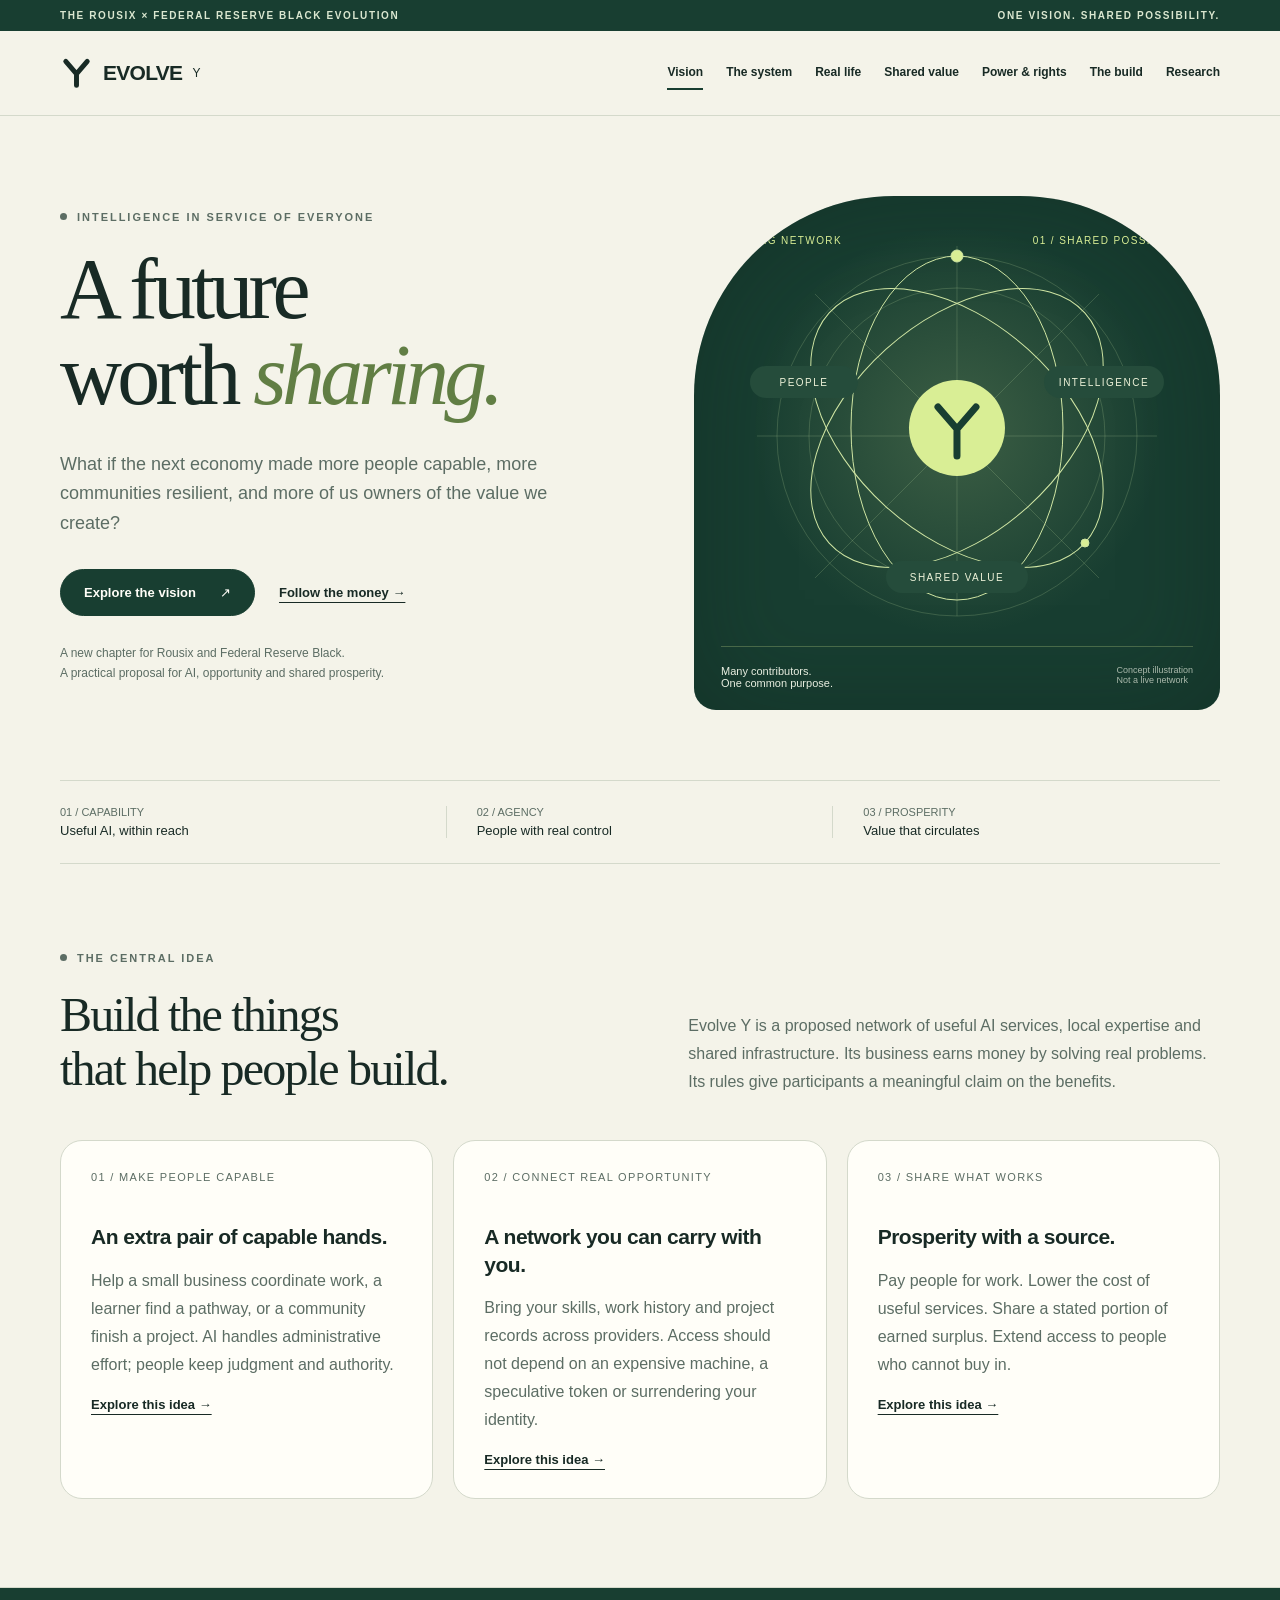
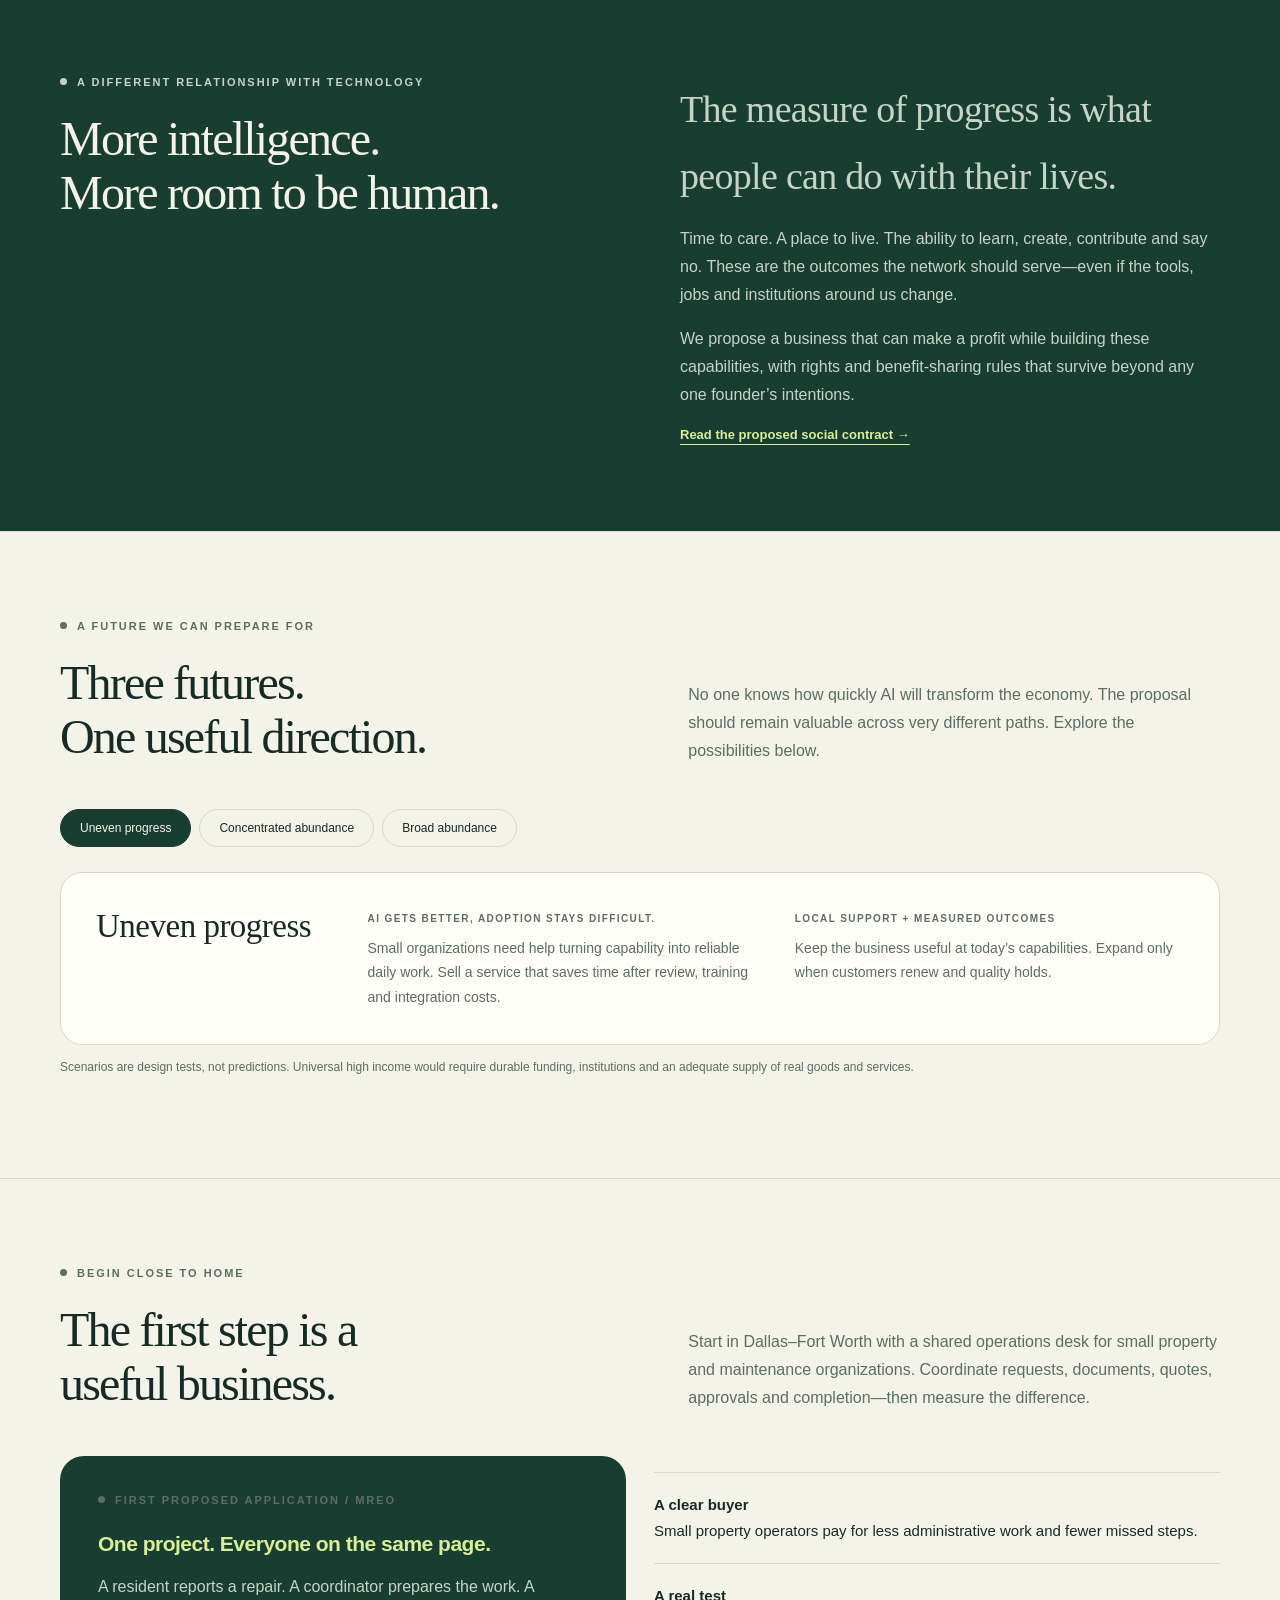
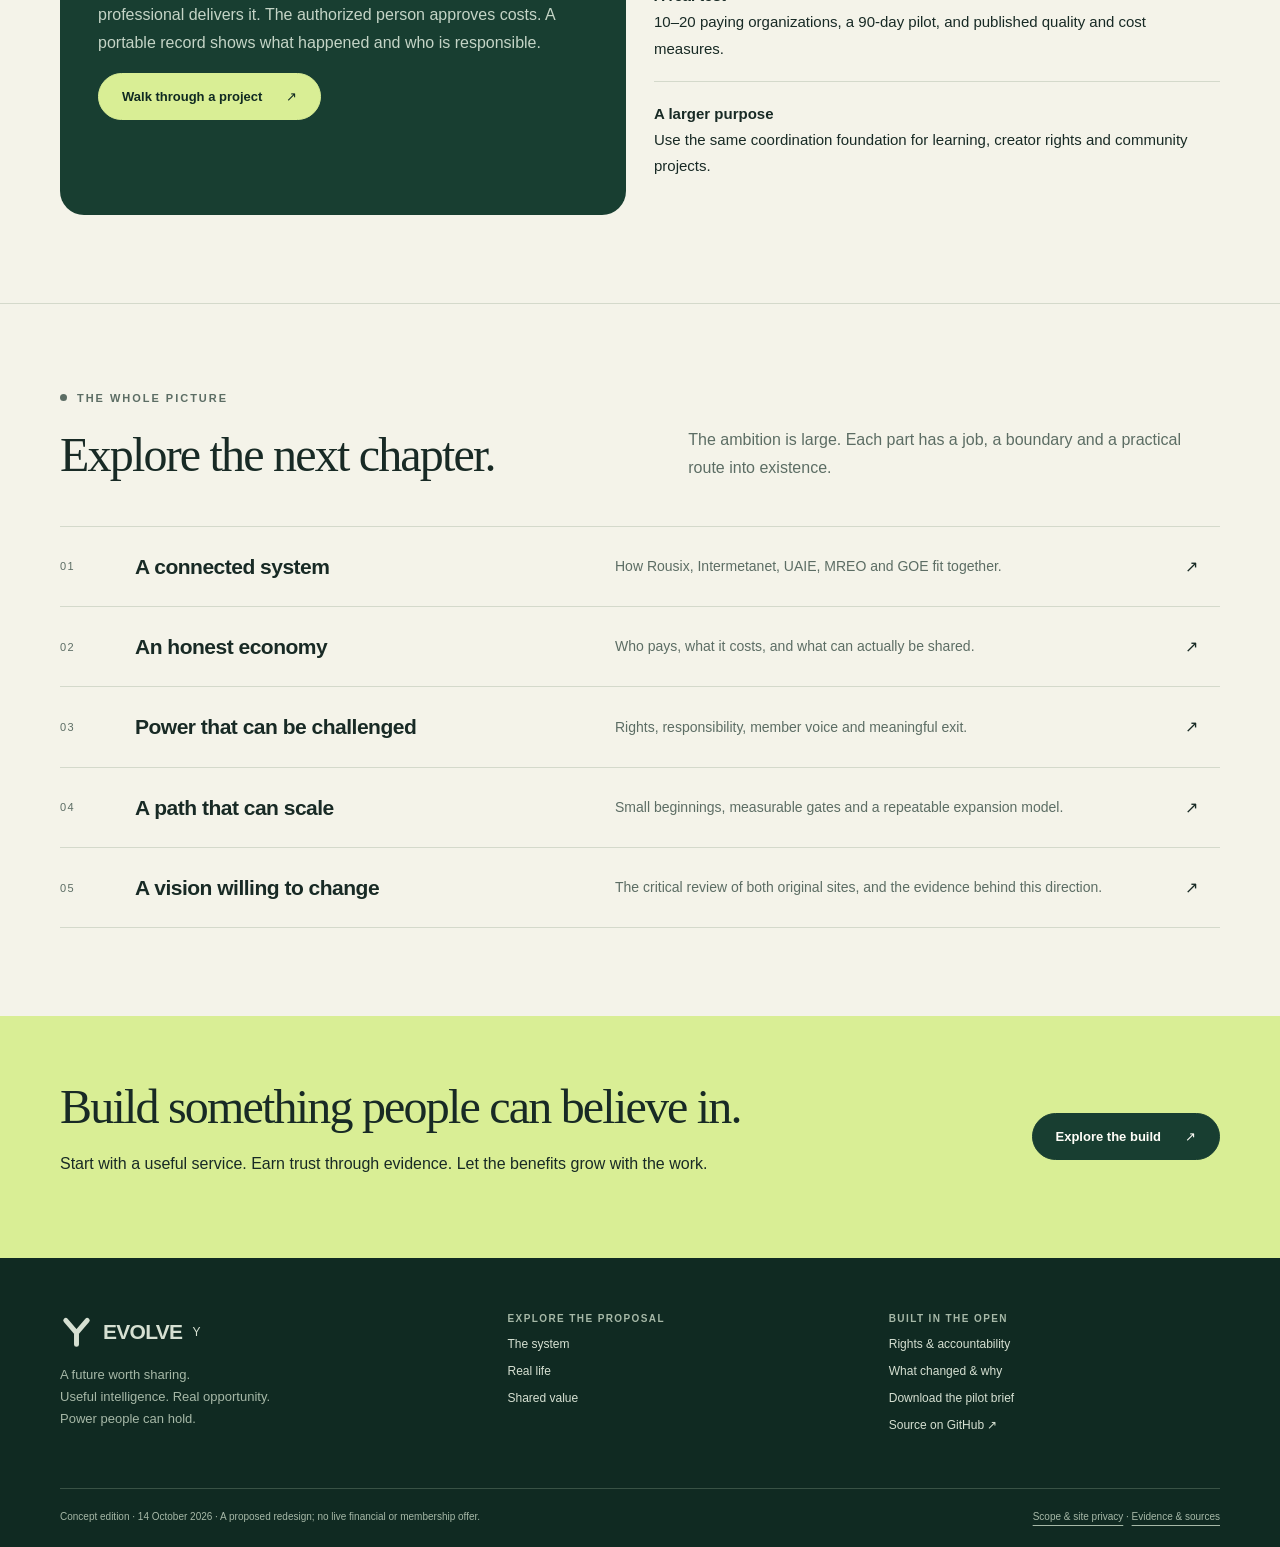
==== index.html @ 3fb0e379 "Build Evolve Y: a practical shared-prosperity vision and complete source review" ====
<!doctype html><html lang="en"><head><meta charset="utf-8"><meta name="viewport" content="width=device-width,initial-scale=1"><title>A future worth sharing — Evolve Y</title><meta name="description" content="A new shared-prosperity vision connecting Rousix and Federal Reserve Black: useful AI, real opportunity, accountable power and value people can share."><meta name="theme-color" content="#183e31"><meta property="og:title" content="A future worth sharing — Evolve Y"><meta property="og:description" content="A new shared-prosperity vision connecting Rousix and Federal Reserve Black: useful AI, real opportunity, accountable power and value people can share."><meta property="og:type" content="website"><link rel="icon" href="assets/favicon.svg" type="image/svg+xml"><link rel="stylesheet" href="assets/style.css"><script defer src="assets/app.js"></script></head><body><a class="skip" href="#main">Skip to content</a><div class="topline"><div class="wrap"><span>The Rousix × Federal Reserve Black evolution</span><span>One vision. Shared possibility.</span></div></div><header><div class="wrap header-inner"><a class="brand" href="index.html" aria-label="Evolve Y home"><svg viewBox="0 0 40 42" aria-hidden="true"><path d="M7 7L20 22L33 7M20 22V36" fill="none" stroke="currentColor" stroke-width="6" stroke-linecap="round" stroke-linejoin="round"/></svg> EVOLVE <small>Y</small></a><button class="menu-toggle" aria-expanded="false" aria-controls="main-nav">Menu</button><nav id="main-nav" class="nav" aria-label="Main navigation"><a href="index.html" aria-current="page">Vision</a><a href="system.html">The system</a><a href="possibilities.html">Real life</a><a href="economy.html">Shared value</a><a href="governance.html">Power & rights</a><a href="roadmap.html">The build</a><a href="research.html">Research</a></nav></div></header><main id="main"><div class="wrap hero"><div><span class="eyebrow">Intelligence in service of everyone</span><h1>A future<br>worth <em>sharing.</em></h1><p class="lede">What if the next economy made more people capable, more communities resilient, and more of us owners of the value we create?</p><div class="actions"><a class="btn" href="system.html">Explore the vision <span aria-hidden="true">↗</span></a><a class="text-link" href="economy.html#model">Follow the money →</a></div><p class="fine">A new chapter for Rousix and Federal Reserve Black.<br>A practical proposal for AI, opportunity and shared prosperity.</p></div><div class="hero-art" role="img" aria-label="An illustration of three interconnected circles: people, useful intelligence, and shared value. Their intersection represents the Evolve Y vision."><div class="art-label"><span>A living network</span><span>01 / Shared possibility</span></div><svg viewBox="0 0 500 450" fill="none" aria-hidden="true"><defs><radialGradient id="glow"><stop stop-color="#bfd489" stop-opacity=".22"/><stop offset="1" stop-color="#bfd489" stop-opacity="0"/></radialGradient></defs><circle cx="250" cy="235" r="204" fill="url(#glow)"/><g stroke="#adc993" stroke-opacity=".23"><circle cx="250" cy="240" r="180"/><circle cx="250" cy="240" r="148"/><path d="M50 240h400M250 50v370M108 98l284 284M392 98L108 382"/></g><g class="orbit" stroke="#cfe5a3"><ellipse cx="250" cy="232" rx="106" ry="172" transform="rotate(-48 250 232)"/><ellipse cx="250" cy="232" rx="106" ry="172" transform="rotate(48 250 232)"/><ellipse cx="250" cy="232" rx="106" ry="172"/><circle cx="250" cy="60" r="6" fill="#d9ee95"/><circle cx="378" cy="347" r="4" fill="#d9ee95"/></g><circle cx="250" cy="232" r="48" fill="#d9ee95"/><path d="M231 211l19 22 19-22m-19 22v27" stroke="#183e31" stroke-width="7" stroke-linecap="round" stroke-linejoin="round"/><g font-family="Arial,sans-serif" font-size="10" letter-spacing="1.5" fill="#eef3d9"><rect x="43" y="170" width="108" height="32" rx="16" fill="#254c3b"/><text x="97" y="190" text-anchor="middle">PEOPLE</text><rect x="337" y="170" width="120" height="32" rx="16" fill="#254c3b"/><text x="397" y="190" text-anchor="middle">INTELLIGENCE</text><rect x="179" y="365" width="142" height="32" rx="16" fill="#254c3b"/><text x="250" y="385" text-anchor="middle">SHARED VALUE</text></g></svg><div class="art-bottom"><span>Many contributors.<br>One common purpose.</span><span>Concept illustration<br>Not a live network</span></div></div></div><div class="wrap"><div class="ribbon"><div><span>01 / CAPABILITY</span>Useful AI, within reach</div><div><span>02 / AGENCY</span>People with real control</div><div><span>03 / PROSPERITY</span>Value that circulates</div></div></div><section class="section "><div class="wrap"><div class="section-heading"><div><span class="eyebrow">The central idea</span><h2>Build the things<br>that help people build.</h2></div><p>Evolve Y is a proposed network of useful AI services, local expertise and shared infrastructure. Its business earns money by solving real problems. Its rules give participants a meaningful claim on the benefits.</p></div><div class="grid-3"><article class="card"><span class="num">01 / MAKE PEOPLE CAPABLE</span><h3>An extra pair of capable hands.</h3><p>Help a small business coordinate work, a learner find a pathway, or a community finish a project. AI handles administrative effort; people keep judgment and authority.</p><a class="text-link" href="possibilities.html">Explore this idea →</a></article><article class="card"><span class="num">02 / CONNECT REAL OPPORTUNITY</span><h3>A network you can carry with you.</h3><p>Bring your skills, work history and project records across providers. Access should not depend on an expensive machine, a speculative token or surrendering your identity.</p><a class="text-link" href="system.html">Explore this idea →</a></article><article class="card"><span class="num">03 / SHARE WHAT WORKS</span><h3>Prosperity with a source.</h3><p>Pay people for work. Lower the cost of useful services. Share a stated portion of earned surplus. Extend access to people who cannot buy in.</p><a class="text-link" href="economy.html">Explore this idea →</a></article></div></div></section><section class="section green"><div class="wrap"><div class="split"><div><span class="eyebrow">A different relationship with technology</span><h2>More intelligence.<br>More room to be human.</h2></div><div><p class="large-quote">The measure of progress is what people can do with their lives.</p><p>Time to care. A place to live. The ability to learn, create, contribute and say no. These are the outcomes the network should serve—even if the tools, jobs and institutions around us change.</p><p>We propose a business that can make a profit while building these capabilities, with rights and benefit-sharing rules that survive beyond any one founder’s intentions.</p><a class="text-link" href="governance.html">Read the proposed social contract →</a></div></div></div></section><section class="section " id="futures"><div class="wrap"><div class="section-heading"><div><span class="eyebrow">A future we can prepare for</span><h2>Three futures.<br>One useful direction.</h2></div><p>No one knows how quickly AI will transform the economy. The proposal should remain valuable across very different paths. Explore the possibilities below.</p></div><div id="scenario-tabs" class="tabs" role="tablist" aria-label="AI future scenarios"><button id="scenario-uneven" role="tab" data-key="uneven" aria-selected="true" aria-controls="scenario-panel">Uneven progress</button><button id="scenario-concentrated" role="tab" data-key="concentrated" aria-selected="false" tabindex="-1" aria-controls="scenario-panel">Concentrated abundance</button><button id="scenario-abundant" role="tab" data-key="abundant" aria-selected="false" tabindex="-1" aria-controls="scenario-panel">Broad abundance</button></div><div id="scenario-panel" class="scenario-panel" role="tabpanel" aria-labelledby="scenario-uneven"><h3 id="scenario-title">Uneven progress</h3><div><span class="mini-label" id="scenario-context">AI gets better, adoption stays difficult.</span><p id="scenario-body">Small organizations need help turning capability into reliable daily work. Sell a service that saves time after review, training and integration costs.</p></div><div><span class="mini-label" id="scenario-response">Local support + measured outcomes</span><p id="scenario-action">Keep the business useful at today’s capabilities. Expand only when customers renew and quality holds.</p></div></div><p class="fine">Scenarios are design tests, not predictions. Universal high income would require durable funding, institutions and an adequate supply of real goods and services.</p></div></section><section class="section "><div class="wrap"><div class="section-heading"><div><span class="eyebrow">Begin close to home</span><h2>The first step is a<br>useful business.</h2></div><p>Start in Dallas–Fort Worth with a shared operations desk for small property and maintenance organizations. Coordinate requests, documents, quotes, approvals and completion—then measure the difference.</p></div><div class="grid-2"><div class="summary-card"><span class="eyebrow">First proposed application / MREO</span><h3>One project. Everyone on the same page.</h3><p>A resident reports a repair. A coordinator prepares the work. A professional delivers it. The authorized person approves costs. A portable record shows what happened and who is responsible.</p><a class="btn light" href="possibilities.html#walkthrough">Walk through a project <span aria-hidden="true">↗</span></a></div><div><ul class="bullet-list"><li><strong>A clear buyer</strong>Small property operators pay for less administrative work and fewer missed steps.</li><li><strong>A real test</strong>10–20 paying organizations, a 90-day pilot, and published quality and cost measures.</li><li><strong>A larger purpose</strong>Use the same coordination foundation for learning, creator rights and community projects.</li></ul></div></div></div></section><section class="section "><div class="wrap"><div class="section-heading"><div><span class="eyebrow">The whole picture</span><h2>Explore the next chapter.</h2></div><p>The ambition is large. Each part has a job, a boundary and a practical route into existence.</p></div><div class="chapter-list"><a class="chapter-row" href="system.html"><span class="num">01</span><h3>A connected system</h3><p>How Rousix, Intermetanet, UAIE, MREO and GOE fit together.</p><span aria-hidden="true">↗</span></a><a class="chapter-row" href="economy.html"><span class="num">02</span><h3>An honest economy</h3><p>Who pays, what it costs, and what can actually be shared.</p><span aria-hidden="true">↗</span></a><a class="chapter-row" href="governance.html"><span class="num">03</span><h3>Power that can be challenged</h3><p>Rights, responsibility, member voice and meaningful exit.</p><span aria-hidden="true">↗</span></a><a class="chapter-row" href="roadmap.html"><span class="num">04</span><h3>A path that can scale</h3><p>Small beginnings, measurable gates and a repeatable expansion model.</p><span aria-hidden="true">↗</span></a><a class="chapter-row" href="research.html"><span class="num">05</span><h3>A vision willing to change</h3><p>The critical review of both original sites, and the evidence behind this direction.</p><span aria-hidden="true">↗</span></a></div></div></section><section class="closing"><div class="wrap"><div><h2>Build something people can believe in.</h2><p>Start with a useful service. Earn trust through evidence. Let the benefits grow with the work.</p></div><a class="btn" href="roadmap.html">Explore the build <span aria-hidden="true">↗</span></a></div></section></main><footer><div class="wrap"><div class="footer-top"><div><a class="brand" href="index.html"><svg viewBox="0 0 40 42" aria-hidden="true"><path d="M7 7L20 22L33 7M20 22V36" fill="none" stroke="currentColor" stroke-width="6" stroke-linecap="round" stroke-linejoin="round"/></svg> EVOLVE <small>Y</small></a><p>A future worth sharing.<br>Useful intelligence. Real opportunity.<br>Power people can hold.</p></div><div class="footer-links"><span class="mini-label" style="color:#a6b8a7">Explore the proposal</span><a class="" href="system.html">The system</a><a class="" href="possibilities.html">Real life</a><a class="" href="economy.html">Shared value</a></div><div class="footer-links"><span class="mini-label" style="color:#a6b8a7">Built in the open</span><a class="" href="governance.html">Rights & accountability</a><a class="" href="research.html#review">What changed & why</a><a class="" href="research/pilot-brief.md">Download the pilot brief</a><a class="" href="https://github.com/PrototypeVersions/Evolve_Y">Source on GitHub ↗</a></div></div><div class="footer-bottom"><span>Concept edition · 14 October 2026 · A proposed redesign; no live financial or membership offer.</span><span><a class="" href="research.html#scope">Scope & site privacy</a> · <a class="" href="research.html#evidence">Evidence & sources</a></span></div></div></footer></body></html>
---- assets/style.css ----
:root{--paper:#f4f3e9;--white:#fffef8;--ink:#182a25;--muted:#5c6d64;--green:#183e31;--deep:#102a22;--lime:#d9ee95;--line:#d4d9cb;--orange:#bb582f;--radius:22px;--max:1240px;font-family:'DM Sans',Arial,sans-serif;color:var(--ink);background:var(--paper);font-synthesis:none;scroll-behavior:smooth}
*{box-sizing:border-box}body{margin:0}a{color:inherit;text-underline-offset:5px}button,input,select{font:inherit}button,a,input,select,summary{-webkit-tap-highlight-color:transparent}button{cursor:pointer}button:disabled{cursor:default}button:focus-visible,a:focus-visible,input:focus-visible,summary:focus-visible,select:focus-visible{outline:3px solid #b66332;outline-offset:5px}::selection{background:var(--lime);color:var(--ink)}.skip{position:fixed;left:15px;top:-80px;z-index:100;background:var(--lime);padding:12px}.skip:focus{top:10px}.wrap{max-width:var(--max);margin:auto;padding:0 40px}.topline{background:var(--green);color:#dae7d0;font-size:10px;font-weight:600;letter-spacing:.16em;text-transform:uppercase;padding:10px 0}.topline .wrap{display:flex;justify-content:space-between;gap:20px}.topline a{text-decoration:none}header{border-bottom:1px solid var(--line);position:sticky;top:0;z-index:30;background:rgba(244,243,233,.97);backdrop-filter:blur(16px)}.header-inner{height:84px;display:flex;align-items:center;justify-content:space-between;gap:30px}.brand{display:flex;align-items:center;gap:10px;font:800 21px 'Manrope',sans-serif;letter-spacing:-.7px;text-decoration:none;white-space:nowrap}.brand svg{width:33px;height:38px}.brand small{font-size:12px;font-weight:400;letter-spacing:.03em}.nav{display:flex;align-items:center;gap:23px}.nav a{text-decoration:none;font-size:12px;font-weight:600;white-space:nowrap;padding:9px 0;border-bottom:2px solid transparent}.nav a[aria-current=page]{border-color:var(--green)}.nav a:hover{color:#68813a}.menu-toggle{display:none;border:1px solid var(--line);background:transparent;border-radius:40px;padding:9px 17px}.eyebrow{display:block;font-size:11px;font-weight:700;letter-spacing:.18em;text-transform:uppercase;margin:0 0 24px;color:var(--muted)}.eyebrow::before{content:'';display:inline-block;width:7px;height:7px;background:currentColor;border-radius:50%;margin:0 10px 1px 0}.hero{display:grid;grid-template-columns:1.12fr 1fr;gap:45px;align-items:center;padding-top:80px;padding-bottom:70px}.hero h1{font-family:Georgia,'Times New Roman',serif;font-size:clamp(60px,6.7vw,94px);font-weight:400;line-height:1.01;letter-spacing:-4.7px;margin:0 0 30px}.hero h1 em,.page-hero h1 em{font-weight:400;color:#617e44}.lede{font-size:18px;line-height:1.65;color:var(--muted);max-width:580px}.hero .lede{max-width:490px}.actions{display:flex;flex-wrap:wrap;align-items:center;gap:24px;margin-top:30px}.btn{display:inline-flex;align-items:center;justify-content:center;gap:24px;padding:15px 23px;border-radius:99px;font-size:13px;font-weight:600;text-decoration:none;background:var(--green);color:var(--white);border:1px solid var(--green);transition:transform .2s,background .2s}.btn:hover{background:#2c5845;transform:translateY(-2px)}.btn.light{background:var(--lime);border-color:var(--lime);color:var(--deep)}.btn.outline{background:transparent;color:var(--ink);border-color:var(--line)}.text-link{font-size:13px;font-weight:600}.fine{font-size:12px;line-height:1.65;color:var(--muted)}.hero .fine{margin-top:28px}.hero-art{min-height:514px;border-radius:200px 200px 22px 22px;background:var(--green);color:var(--lime);position:relative;overflow:hidden;box-shadow:inset 0 0 100px #0b211a55}.hero-art svg{width:100%;height:450px;display:block}.art-label{position:absolute;left:30px;top:39px;right:30px;display:flex;justify-content:space-between;font-size:10px;letter-spacing:.14em;text-transform:uppercase}.art-bottom{margin:0 27px;padding:18px 0;border-top:1px solid #d9ee9540;display:flex;justify-content:space-between;gap:20px;font-size:11px;color:#e8eee0}.art-bottom span:last-child{font-size:9px;opacity:.7}.orbit{transform-origin:250px 232px;animation:orbit 70s linear infinite}.orbit.reverse{animation-direction:reverse;animation-duration:100s}@keyframes orbit{to{transform:rotate(360deg)}}.ribbon{display:grid;grid-template-columns:repeat(3,1fr);border-top:1px solid var(--line);border-bottom:1px solid var(--line);padding:25px 0}.ribbon div{font-size:13px;padding:0 30px;border-right:1px solid var(--line)}.ribbon div:first-child{padding-left:0}.ribbon div:last-child{border:0}.ribbon span{color:var(--muted);font-size:11px;display:block;margin-bottom:5px}.section{padding:88px 0}.section-sm{padding:48px 0}.section + .section{border-top:1px solid var(--line)}.section-heading{display:grid;grid-template-columns:1.05fr 1fr;gap:70px;align-items:end;margin-bottom:44px}.section-heading h2,.section h2,.closing h2{font:400 48px/1.13 Georgia,serif;letter-spacing:-1.8px;margin:0}.section-heading p{font-size:16px;line-height:1.7;color:var(--muted);margin:0}.section p,.section li,.article p,.article li{line-height:1.75}.section h3,.article h3{font:600 21px/1.3 'Manrope',sans-serif;letter-spacing:-.5px;margin:0 0 15px}.section p{color:var(--muted)}.grid-3{display:grid;grid-template-columns:repeat(3,1fr);gap:20px}.grid-2{display:grid;grid-template-columns:1fr 1fr;gap:28px}.card{background:var(--white);border:1px solid var(--line);border-radius:var(--radius);padding:30px}.card p:last-child{margin-bottom:0}.num{font-size:11px;letter-spacing:.12em;color:var(--muted);display:block;margin-bottom:40px}.card h3 a{text-decoration:none}.card .arrow{display:inline-block;margin-top:20px;font-size:22px}.green{background:var(--green);color:var(--paper)}.green .eyebrow,.green p,.green .fine,.green .lede{color:#c4d4c6}.green .section-heading h2{color:var(--paper)}.green .card{background:#224a3b;border-color:#41614c}.green h3{color:var(--lime)}.green .text-link{color:var(--lime)}.split{display:grid;grid-template-columns:1fr 1fr;gap:80px;align-items:start}.large-quote{font:400 38px/1.32 Georgia,serif;letter-spacing:-.7px;margin:0}.note{background:#e8ecd9;border-left:3px solid #719148;padding:22px 25px;border-radius:0 15px 15px 0;font-size:14px;line-height:1.7}.note p{margin:0}.mini-label{font-size:10px;font-weight:700;letter-spacing:.14em;text-transform:uppercase;color:var(--muted)}.tabs{display:flex;flex-wrap:wrap;gap:8px;margin:25px 0}.tabs button,.filter-btn{border:1px solid var(--line);border-radius:99px;background:transparent;color:var(--ink);padding:11px 19px;font-size:12px}.tabs button[aria-selected=true],.filter-btn.active{background:var(--green);color:var(--paper);border-color:var(--green)}.green .tabs button{color:var(--paper);border-color:#68806c}.green .tabs button[aria-selected=true]{background:var(--lime);color:var(--green)}.scenario-panel{display:grid;grid-template-columns:.6fr 1fr 1fr;gap:38px;background:var(--white);border:1px solid var(--line);padding:35px;border-radius:var(--radius)}.scenario-panel h3{font:400 33px Georgia,serif}.scenario-panel p{font-size:14px;margin:10px 0 0}.chapter-list{border-top:1px solid var(--line)}.chapter-row{display:grid;grid-template-columns:45px 1fr 1.2fr 35px;gap:30px;align-items:center;border-bottom:1px solid var(--line);padding:26px 0;text-decoration:none}.chapter-row:hover{background:#e9eedd}.chapter-row h3,.chapter-row p{margin:0}.chapter-row p{font-size:14px}.chapter-row .num{margin:0}.closing{background:var(--lime);padding:64px 0}.closing .wrap{display:flex;align-items:center;justify-content:space-between;gap:40px}.closing h2{max-width:760px}.closing p{line-height:1.7;max-width:650px}.closing .btn{flex-shrink:0}footer{background:var(--deep);color:#d6e0d2;padding:55px 0 25px}.footer-top{display:grid;grid-template-columns:1.2fr 1fr 1fr;gap:50px;margin-bottom:45px}.footer-top p{font-size:13px;line-height:1.7;max-width:360px;color:#a6b8a7}.footer-links{display:grid;gap:13px;font-size:12px;align-content:start}.footer-links a{text-decoration:none}.footer-bottom{border-top:1px solid #395245;padding-top:22px;display:flex;justify-content:space-between;gap:30px;font-size:10px;color:#a6b8a7}.page-hero{padding-top:65px;padding-bottom:62px}.page-hero h1{font:400 clamp(49px,5.3vw,76px)/1.08 Georgia,serif;letter-spacing:-3px;margin:0 0 25px;max-width:960px}.page-hero .lede{max-width:780px}.page-hero .page-index{font-size:12px;color:var(--muted);margin-bottom:35px}.page-hero .page-index a{text-decoration:none}.subnav{display:flex;gap:27px;flex-wrap:wrap;border-top:1px solid var(--line);border-bottom:1px solid var(--line);padding:20px 0;font-size:12px}.subnav a{text-decoration:none}.article{max-width:800px}.article h2{font-size:38px;margin:40px 0 20px}.article p{color:var(--muted)}.article ol,.article ul{padding-left:23px}.tag{font-size:10px;display:inline-block;border:1px solid var(--line);border-radius:30px;padding:6px 10px;letter-spacing:.04em;color:var(--muted)}.tag.proposed{background:#e9efd7;border-color:#ccdab1;color:#365430}.layer{display:grid;grid-template-columns:160px 1fr 1fr;gap:35px;padding:32px 0;border-bottom:1px solid var(--line)}.layer h3{font-size:22px}.layer .mini-label{margin:6px 0 13px;display:block}.layer p{font-size:14px;margin:0}.layer .layer-name{font:400 25px Georgia,serif}.stack{display:grid;grid-template-columns:1fr;gap:12px}.stack-item{border:1px solid #65806c;border-radius:14px;padding:19px 25px;display:flex;justify-content:space-between;align-items:center;gap:20px}.stack-item strong{font-weight:500}.stack-item span{font-size:12px;color:#c4d4c6}.table-wrap{overflow:auto;border:1px solid var(--line);border-radius:15px}table{width:100%;border-collapse:collapse;text-align:left;font-size:13px}th,td{padding:20px;vertical-align:top;line-height:1.65;border-bottom:1px solid var(--line)}th{background:#e9eddf;font-weight:600}tbody tr:last-child td{border-bottom:0}.table-wrap td:first-child{font-weight:600;min-width:165px}.table-wrap td{min-width:220px}.bullet-list{padding:0;list-style:none}.bullet-list li{border-top:1px solid var(--line);padding:19px 0;font-size:15px}.bullet-list li strong{display:block}.number-stat{font:400 60px Georgia,serif;letter-spacing:-2px;margin:10px 0}.metric-row{display:grid;grid-template-columns:repeat(3,1fr);gap:20px}.metric{padding:30px;border-radius:20px;background:var(--white);border:1px solid var(--line)}.metric strong{display:block;font:400 36px Georgia,serif;margin:15px 0}.metric p{font-size:12px}.calc{display:grid;grid-template-columns:1fr 1.1fr;gap:40px;background:var(--white);padding:38px;border:1px solid var(--line);border-radius:var(--radius)}.calc-fields{display:grid;grid-template-columns:1fr 1fr;gap:20px}.field{display:flex;flex-direction:column;gap:8px;font-size:12px}.field input,.field select,.search-field{width:100%;padding:13px;border:1px solid #a7b6a2;border-radius:9px;background:#fffef9;color:var(--ink);min-height:44px}.field small{color:var(--muted);line-height:1.4}.calc-results{background:var(--green);color:var(--paper);border-radius:18px;padding:28px}.calc-results p{color:#c4d4c6;font-size:12px}.calc-results .big-result{font:400 48px Georgia,serif;margin:20px 0}.ledger-line{display:flex;justify-content:space-between;gap:20px;font-size:13px;border-bottom:1px solid #4c6b58;padding:11px 0}.ledger-line strong{font-weight:500}.calc-bar{display:flex;height:12px;border-radius:9px;overflow:hidden;margin:22px 0}.calc-bar span{min-width:0;transition:width .3s}.calc-bar span:nth-child(1){background:#d9ee95}.calc-bar span:nth-child(2){background:#a5c7a8}.calc-bar span:nth-child(3){background:#e9b68c}.calc-bar span:nth-child(4){background:#d9dcce}.calc-error{color:#a54127;font-size:13px;min-height:22px}.allocation{display:grid;grid-template-columns:repeat(4,1fr);gap:25px}.allocation strong{font:400 38px Georgia,serif;display:block;margin-bottom:12px}.allocation p{font-size:13px}.timeline{display:grid;gap:0}.phase{display:grid;grid-template-columns:180px 1fr 1fr;gap:35px;padding:35px 0;border-top:1px solid var(--line)}.phase h3{font-size:21px}.phase p{font-size:14px}.phase strong{font-size:13px}.phase .number-stat{font-size:44px}.checklist{display:grid;gap:15px;font-size:14px}.checklist label{display:flex;align-items:flex-start;gap:12px;line-height:1.6}.checklist input{accent-color:var(--green);width:18px;height:18px;flex-shrink:0;margin-top:2px}.progress-track{height:6px;background:var(--line);border-radius:8px;margin:22px 0}.progress-track span{height:100%;width:0;display:block;background:#708e42;transition:width .2s}.audit-controls{display:flex;gap:12px;margin-bottom:25px;align-items:end}.audit-controls .field{flex:1}.audit-controls select{max-width:230px}.audit-group{margin-top:40px}.audit-row{border-bottom:1px solid var(--line);padding:19px 0;display:grid;grid-template-columns:180px 85px 1fr;gap:25px;font-size:13px;line-height:1.6}.audit-row>a{font-weight:600}.audit-row p{margin:0}.audit-row .verdict{font-size:10px;font-weight:600;align-self:start;border-radius:30px;padding:5px 8px;text-align:center;background:#e3ead4}.audit-row[data-status=Remove] .verdict{background:#f0dfd2;color:#803b22}.audit-row[data-status=Revise] .verdict{background:#e7e5d2}.audit-row[hidden]{display:none}.audit-count{font-size:12px;color:var(--muted)}.source-list{list-style:none;padding:0;counter-reset:source}.source-list li{counter-increment:source;display:grid;grid-template-columns:50px 1fr;gap:12px;border-top:1px solid var(--line);padding:25px 0}.source-list li:before{content:counter(source,decimal-leading-zero);font-size:12px;color:var(--muted)}.source-list a{font-weight:600}.source-list p{font-size:13px;margin:10px 0 0}.faq details{border-top:1px solid var(--line);padding:22px 0}.faq summary{font-size:17px;font-weight:500;cursor:pointer}.faq details p{font-size:14px;max-width:850px}.inline-source{font-size:11px;color:var(--muted)}.demo-step{padding:26px;border:1px solid var(--line);border-radius:18px;background:var(--white)}.demo-step .step-count{font-size:11px;letter-spacing:.1em;color:var(--muted)}.demo-step h3{margin-top:20px}.demo-step p{min-height:85px;font-size:14px}.demo-controls{display:flex;justify-content:space-between;gap:15px;margin-top:23px}.rights-display{padding:28px;background:#e8ecd9;border-radius:20px}.rights-display h3{margin-top:12px}.rights-display p{font-size:14px}.summary-card{border-radius:24px;background:var(--green);color:var(--paper);padding:38px}.summary-card p{color:#c4d4c6}.summary-card h3{color:var(--lime)}.project-state{display:flex;gap:8px;align-items:center;margin-top:25px;font-size:11px;color:var(--muted)}.status-dot{width:6px;height:6px;border-radius:50%;background:#658548}section[id],div[id]{scroll-margin-top:110px}.hidden{display:none!important}.sep{border:0;border-top:1px solid var(--line);margin:35px 0}.sr-only{position:absolute;width:1px;height:1px;padding:0;margin:-1px;overflow:hidden;clip:rect(0,0,0,0);white-space:nowrap;border:0}
@media(max-width:1100px){.wrap{padding:0 30px}.nav{gap:13px}.nav a{font-size:11px}.hero{gap:30px}.hero h1{font-size:72px}.hero-art{min-height:490px}.section-heading{gap:35px}.split{gap:40px}}
@media(max-width:840px){.header-inner{height:72px}.menu-toggle{display:block}.nav{display:none;position:absolute;top:72px;left:0;right:0;background:var(--paper);padding:20px 30px;border-bottom:1px solid var(--line);grid-template-columns:1fr 1fr;gap:15px}.nav.open{display:grid}.nav a{font-size:14px}.hero{grid-template-columns:1fr;gap:50px;padding-top:50px}.hero h1{font-size:80px;max-width:700px}.hero .lede{max-width:590px}.hero-art{max-width:580px;width:100%;margin:auto;border-radius:200px 200px 25px 25px}.section{padding:60px 0}.section-heading,.split{grid-template-columns:1fr;gap:25px}.section-heading h2,.section h2,.closing h2{font-size:42px}.grid-3{grid-template-columns:1fr}.num{margin-bottom:24px}.scenario-panel{grid-template-columns:1fr;gap:24px}.scenario-panel h3{margin:0}.grid-2{grid-template-columns:1fr}.calc{grid-template-columns:1fr}.layer,.phase{grid-template-columns:130px 1fr}.layer>div:last-child,.phase>div:last-child{grid-column:2}.footer-top{grid-template-columns:1fr 1fr}.footer-top>div:first-child{grid-column:1/-1}.allocation{grid-template-columns:1fr 1fr}.closing .wrap{display:block}.closing .btn{margin-top:18px}.chapter-row{grid-template-columns:35px 1fr 25px;gap:15px}.chapter-row p{grid-column:2;grid-row:2}.chapter-row>span:last-child{grid-column:3;grid-row:1}.metric-row{grid-template-columns:1fr}.audit-row{grid-template-columns:1fr 85px;gap:12px}.audit-row p{grid-column:1/-1}.page-hero h1{font-size:62px}}
@media(max-width:520px){.wrap{padding:0 21px}.topline{font-size:8px;letter-spacing:.1em}.topline .wrap>span:last-child{display:none}.hero{padding-top:40px;padding-bottom:45px}.hero h1{font-size:65px;letter-spacing:-3.6px}.hero-art{min-height:420px}.hero-art svg{height:365px}.lede{font-size:16px}.hero .fine{font-size:11px}.actions{gap:17px}.btn{padding:14px 19px;font-size:12px}.ribbon{gap:15px}.ribbon div{padding:0 12px;font-size:11px}.ribbon span{font-size:9px}.section-heading h2,.section h2,.closing h2{font-size:36px;letter-spacing:-1.2px}.page-hero{padding-top:40px;padding-bottom:40px}.page-hero h1{font-size:49px;letter-spacing:-2px}.card{padding:25px}.layer,.phase{grid-template-columns:1fr;gap:18px}.layer>div:last-child,.phase>div:last-child{grid-column:1}.phase .number-stat{margin:0}.calc{padding:20px;gap:25px}.calc-fields{gap:14px}.calc-results{padding:22px}.calc-results .big-result{font-size:41px}.large-quote{font-size:32px}.footer-bottom{display:block;line-height:1.7}.footer-top{gap:30px}.audit-controls{flex-direction:column;align-items:stretch}.audit-controls select{max-width:none}.subnav{gap:17px}.stack-item{display:block}.stack-item span{display:block;margin-top:7px}.allocation{gap:22px}.source-list li{grid-template-columns:30px 1fr}.summary-card{padding:26px}}
@media(prefers-reduced-motion:reduce){:root{scroll-behavior:auto}*,*:before,*:after{animation:none!important;transition:none!important}}
@media print{header,.topline,.closing,.menu-toggle,footer,.actions,.audit-controls,.tabs,.demo-controls{display:none!important}.wrap{padding:0;max-width:none}.section{padding:25px 0}.hero-art{display:none}.hero,.split,.grid-2,.calc{display:block}.page-hero{padding:15px 0}.green,.calc-results{background:white;color:black}.green p,.calc-results p{color:#222}a{color:black}.card,.section{break-inside:avoid}.audit-row[hidden]{display:grid}.audit-row{break-inside:avoid}.hero h1{font-size:50px}}
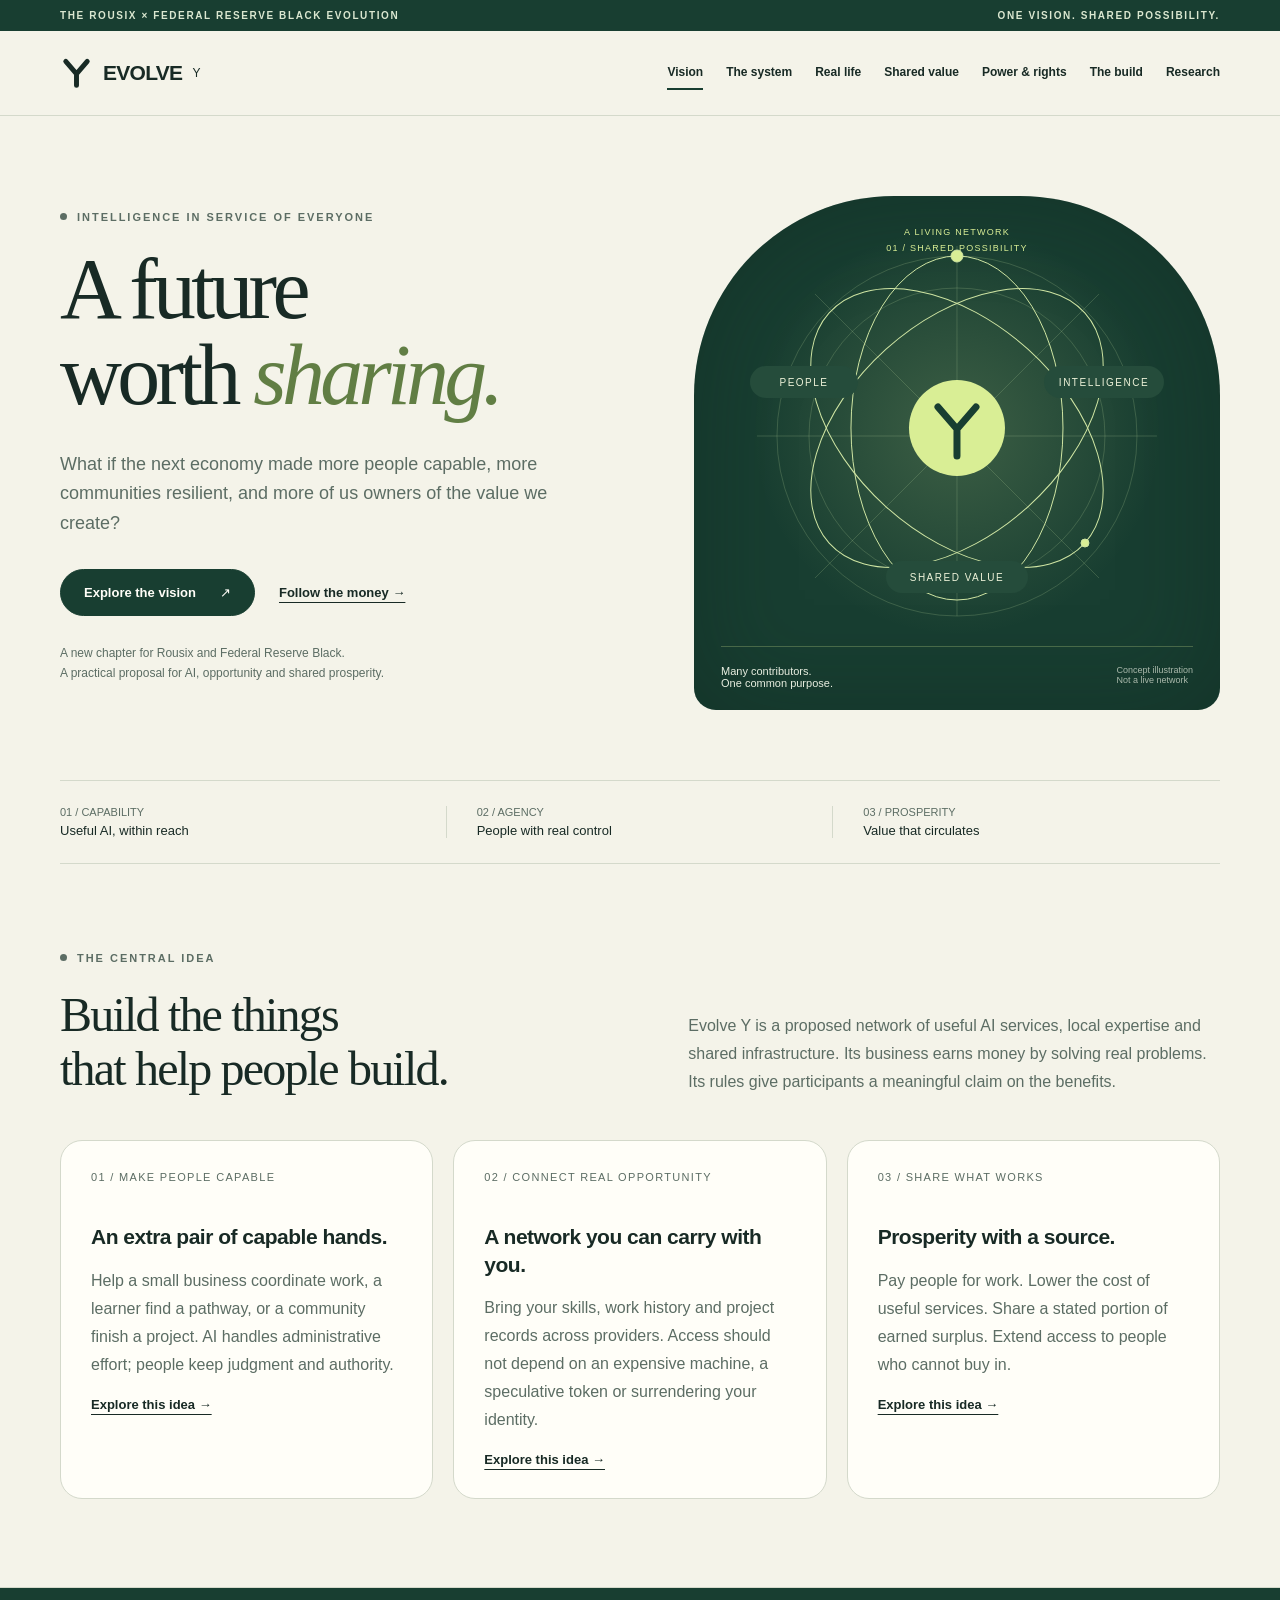
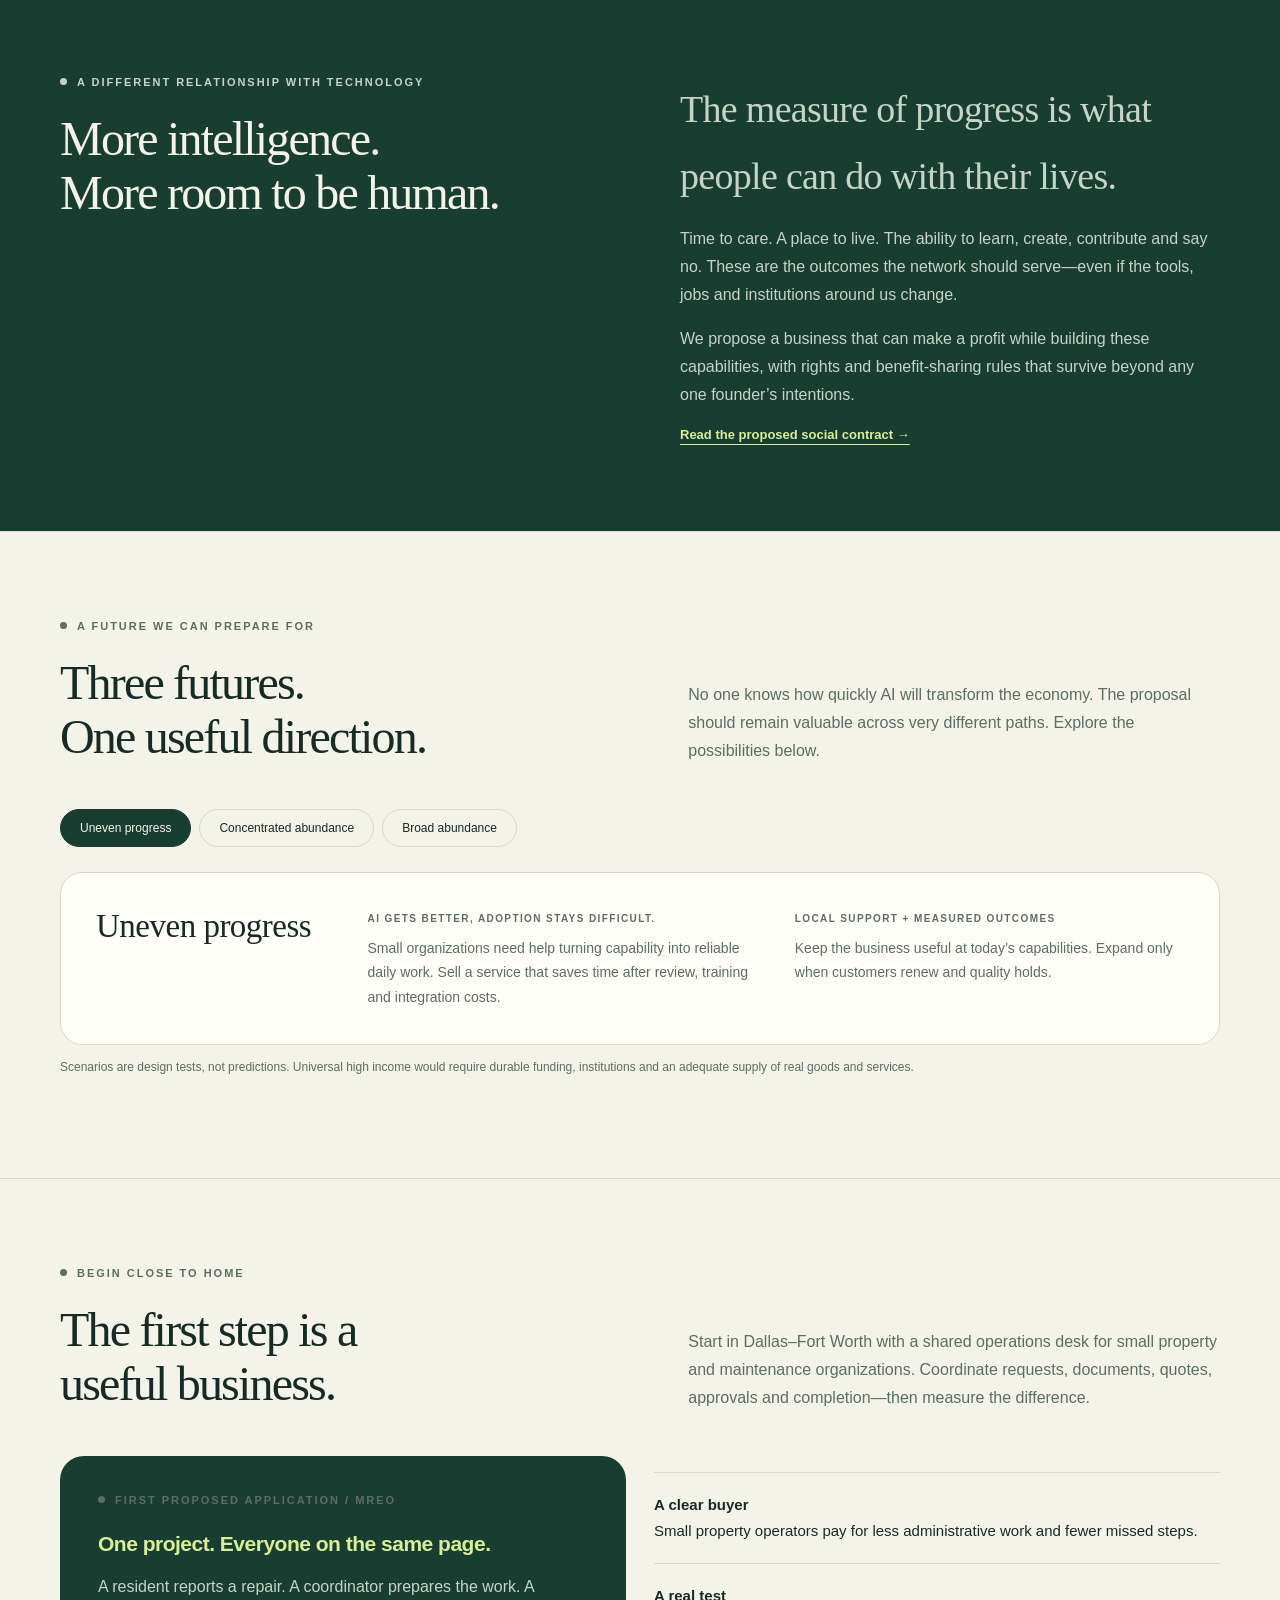
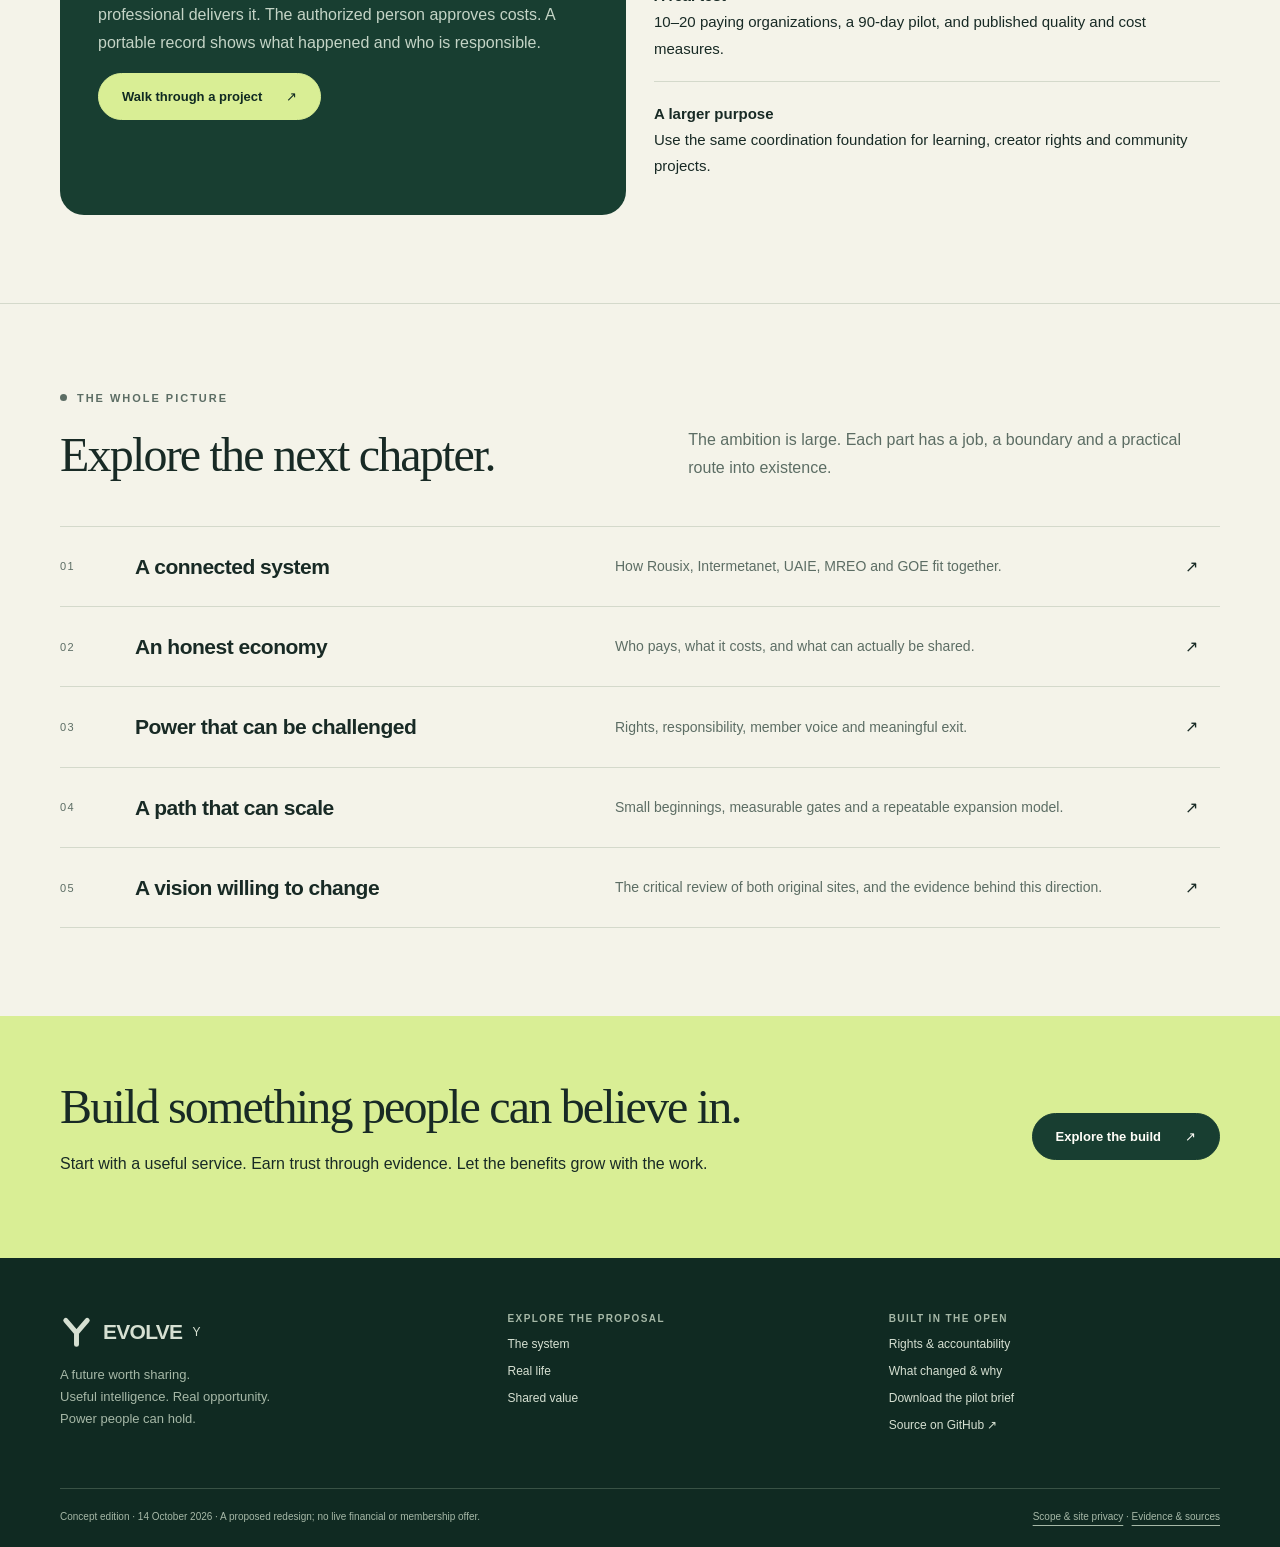
==== commit 7f933618: "Version static assets so updates refresh reliably" ====
--- a/index.html
+++ b/index.html
@@ -1 +1 @@
-<!doctype html><html lang="en"><head><meta charset="utf-8"><meta name="viewport" content="width=device-width,initial-scale=1"><title>A future worth sharing — Evolve Y</title><meta name="description" content="A new shared-prosperity vision connecting Rousix and Federal Reserve Black: useful AI, real opportunity, accountable power and value people can share."><meta name="theme-color" content="#183e31"><meta property="og:title" content="A future worth sharing — Evolve Y"><meta property="og:description" content="A new shared-prosperity vision connecting Rousix and Federal Reserve Black: useful AI, real opportunity, accountable power and value people can share."><meta property="og:type" content="website"><link rel="icon" href="assets/favicon.svg" type="image/svg+xml"><link rel="stylesheet" href="assets/style.css"><script defer src="assets/app.js"></script></head><body><a class="skip" href="#main">Skip to content</a><div class="topline"><div class="wrap"><span>The Rousix × Federal Reserve Black evolution</span><span>One vision. Shared possibility.</span></div></div><header><div class="wrap header-inner"><a class="brand" href="index.html" aria-label="Evolve Y home"><svg viewBox="0 0 40 42" aria-hidden="true"><path d="M7 7L20 22L33 7M20 22V36" fill="none" stroke="currentColor" stroke-width="6" stroke-linecap="round" stroke-linejoin="round"/></svg> EVOLVE <small>Y</small></a><button class="menu-toggle" aria-expanded="false" aria-controls="main-nav">Menu</button><nav id="main-nav" class="nav" aria-label="Main navigation"><a href="index.html" aria-current="page">Vision</a><a href="system.html">The system</a><a href="possibilities.html">Real life</a><a href="economy.html">Shared value</a><a href="governance.html">Power & rights</a><a href="roadmap.html">The build</a><a href="research.html">Research</a></nav></div></header><main id="main"><div class="wrap hero"><div><span class="eyebrow">Intelligence in service of everyone</span><h1>A future<br>worth <em>sharing.</em></h1><p class="lede">What if the next economy made more people capable, more communities resilient, and more of us owners of the value we create?</p><div class="actions"><a class="btn" href="system.html">Explore the vision <span aria-hidden="true">↗</span></a><a class="text-link" href="economy.html#model">Follow the money →</a></div><p class="fine">A new chapter for Rousix and Federal Reserve Black.<br>A practical proposal for AI, opportunity and shared prosperity.</p></div><div class="hero-art" role="img" aria-label="An illustration of three interconnected circles: people, useful intelligence, and shared value. Their intersection represents the Evolve Y vision."><div class="art-label"><span>A living network</span><span>01 / Shared possibility</span></div><svg viewBox="0 0 500 450" fill="none" aria-hidden="true"><defs><radialGradient id="glow"><stop stop-color="#bfd489" stop-opacity=".22"/><stop offset="1" stop-color="#bfd489" stop-opacity="0"/></radialGradient></defs><circle cx="250" cy="235" r="204" fill="url(#glow)"/><g stroke="#adc993" stroke-opacity=".23"><circle cx="250" cy="240" r="180"/><circle cx="250" cy="240" r="148"/><path d="M50 240h400M250 50v370M108 98l284 284M392 98L108 382"/></g><g class="orbit" stroke="#cfe5a3"><ellipse cx="250" cy="232" rx="106" ry="172" transform="rotate(-48 250 232)"/><ellipse cx="250" cy="232" rx="106" ry="172" transform="rotate(48 250 232)"/><ellipse cx="250" cy="232" rx="106" ry="172"/><circle cx="250" cy="60" r="6" fill="#d9ee95"/><circle cx="378" cy="347" r="4" fill="#d9ee95"/></g><circle cx="250" cy="232" r="48" fill="#d9ee95"/><path d="M231 211l19 22 19-22m-19 22v27" stroke="#183e31" stroke-width="7" stroke-linecap="round" stroke-linejoin="round"/><g font-family="Arial,sans-serif" font-size="10" letter-spacing="1.5" fill="#eef3d9"><rect x="43" y="170" width="108" height="32" rx="16" fill="#254c3b"/><text x="97" y="190" text-anchor="middle">PEOPLE</text><rect x="337" y="170" width="120" height="32" rx="16" fill="#254c3b"/><text x="397" y="190" text-anchor="middle">INTELLIGENCE</text><rect x="179" y="365" width="142" height="32" rx="16" fill="#254c3b"/><text x="250" y="385" text-anchor="middle">SHARED VALUE</text></g></svg><div class="art-bottom"><span>Many contributors.<br>One common purpose.</span><span>Concept illustration<br>Not a live network</span></div></div></div><div class="wrap"><div class="ribbon"><div><span>01 / CAPABILITY</span>Useful AI, within reach</div><div><span>02 / AGENCY</span>People with real control</div><div><span>03 / PROSPERITY</span>Value that circulates</div></div></div><section class="section "><div class="wrap"><div class="section-heading"><div><span class="eyebrow">The central idea</span><h2>Build the things<br>that help people build.</h2></div><p>Evolve Y is a proposed network of useful AI services, local expertise and shared infrastructure. Its business earns money by solving real problems. Its rules give participants a meaningful claim on the benefits.</p></div><div class="grid-3"><article class="card"><span class="num">01 / MAKE PEOPLE CAPABLE</span><h3>An extra pair of capable hands.</h3><p>Help a small business coordinate work, a learner find a pathway, or a community finish a project. AI handles administrative effort; people keep judgment and authority.</p><a class="text-link" href="possibilities.html">Explore this idea →</a></article><article class="card"><span class="num">02 / CONNECT REAL OPPORTUNITY</span><h3>A network you can carry with you.</h3><p>Bring your skills, work history and project records across providers. Access should not depend on an expensive machine, a speculative token or surrendering your identity.</p><a class="text-link" href="system.html">Explore this idea →</a></article><article class="card"><span class="num">03 / SHARE WHAT WORKS</span><h3>Prosperity with a source.</h3><p>Pay people for work. Lower the cost of useful services. Share a stated portion of earned surplus. Extend access to people who cannot buy in.</p><a class="text-link" href="economy.html">Explore this idea →</a></article></div></div></section><section class="section green"><div class="wrap"><div class="split"><div><span class="eyebrow">A different relationship with technology</span><h2>More intelligence.<br>More room to be human.</h2></div><div><p class="large-quote">The measure of progress is what people can do with their lives.</p><p>Time to care. A place to live. The ability to learn, create, contribute and say no. These are the outcomes the network should serve—even if the tools, jobs and institutions around us change.</p><p>We propose a business that can make a profit while building these capabilities, with rights and benefit-sharing rules that survive beyond any one founder’s intentions.</p><a class="text-link" href="governance.html">Read the proposed social contract →</a></div></div></div></section><section class="section " id="futures"><div class="wrap"><div class="section-heading"><div><span class="eyebrow">A future we can prepare for</span><h2>Three futures.<br>One useful direction.</h2></div><p>No one knows how quickly AI will transform the economy. The proposal should remain valuable across very different paths. Explore the possibilities below.</p></div><div id="scenario-tabs" class="tabs" role="tablist" aria-label="AI future scenarios"><button id="scenario-uneven" role="tab" data-key="uneven" aria-selected="true" aria-controls="scenario-panel">Uneven progress</button><button id="scenario-concentrated" role="tab" data-key="concentrated" aria-selected="false" tabindex="-1" aria-controls="scenario-panel">Concentrated abundance</button><button id="scenario-abundant" role="tab" data-key="abundant" aria-selected="false" tabindex="-1" aria-controls="scenario-panel">Broad abundance</button></div><div id="scenario-panel" class="scenario-panel" role="tabpanel" aria-labelledby="scenario-uneven"><h3 id="scenario-title">Uneven progress</h3><div><span class="mini-label" id="scenario-context">AI gets better, adoption stays difficult.</span><p id="scenario-body">Small organizations need help turning capability into reliable daily work. Sell a service that saves time after review, training and integration costs.</p></div><div><span class="mini-label" id="scenario-response">Local support + measured outcomes</span><p id="scenario-action">Keep the business useful at today’s capabilities. Expand only when customers renew and quality holds.</p></div></div><p class="fine">Scenarios are design tests, not predictions. Universal high income would require durable funding, institutions and an adequate supply of real goods and services.</p></div></section><section class="section "><div class="wrap"><div class="section-heading"><div><span class="eyebrow">Begin close to home</span><h2>The first step is a<br>useful business.</h2></div><p>Start in Dallas–Fort Worth with a shared operations desk for small property and maintenance organizations. Coordinate requests, documents, quotes, approvals and completion—then measure the difference.</p></div><div class="grid-2"><div class="summary-card"><span class="eyebrow">First proposed application / MREO</span><h3>One project. Everyone on the same page.</h3><p>A resident reports a repair. A coordinator prepares the work. A professional delivers it. The authorized person approves costs. A portable record shows what happened and who is responsible.</p><a class="btn light" href="possibilities.html#walkthrough">Walk through a project <span aria-hidden="true">↗</span></a></div><div><ul class="bullet-list"><li><strong>A clear buyer</strong>Small property operators pay for less administrative work and fewer missed steps.</li><li><strong>A real test</strong>10–20 paying organizations, a 90-day pilot, and published quality and cost measures.</li><li><strong>A larger purpose</strong>Use the same coordination foundation for learning, creator rights and community projects.</li></ul></div></div></div></section><section class="section "><div class="wrap"><div class="section-heading"><div><span class="eyebrow">The whole picture</span><h2>Explore the next chapter.</h2></div><p>The ambition is large. Each part has a job, a boundary and a practical route into existence.</p></div><div class="chapter-list"><a class="chapter-row" href="system.html"><span class="num">01</span><h3>A connected system</h3><p>How Rousix, Intermetanet, UAIE, MREO and GOE fit together.</p><span aria-hidden="true">↗</span></a><a class="chapter-row" href="economy.html"><span class="num">02</span><h3>An honest economy</h3><p>Who pays, what it costs, and what can actually be shared.</p><span aria-hidden="true">↗</span></a><a class="chapter-row" href="governance.html"><span class="num">03</span><h3>Power that can be challenged</h3><p>Rights, responsibility, member voice and meaningful exit.</p><span aria-hidden="true">↗</span></a><a class="chapter-row" href="roadmap.html"><span class="num">04</span><h3>A path that can scale</h3><p>Small beginnings, measurable gates and a repeatable expansion model.</p><span aria-hidden="true">↗</span></a><a class="chapter-row" href="research.html"><span class="num">05</span><h3>A vision willing to change</h3><p>The critical review of both original sites, and the evidence behind this direction.</p><span aria-hidden="true">↗</span></a></div></div></section><section class="closing"><div class="wrap"><div><h2>Build something people can believe in.</h2><p>Start with a useful service. Earn trust through evidence. Let the benefits grow with the work.</p></div><a class="btn" href="roadmap.html">Explore the build <span aria-hidden="true">↗</span></a></div></section></main><footer><div class="wrap"><div class="footer-top"><div><a class="brand" href="index.html"><svg viewBox="0 0 40 42" aria-hidden="true"><path d="M7 7L20 22L33 7M20 22V36" fill="none" stroke="currentColor" stroke-width="6" stroke-linecap="round" stroke-linejoin="round"/></svg> EVOLVE <small>Y</small></a><p>A future worth sharing.<br>Useful intelligence. Real opportunity.<br>Power people can hold.</p></div><div class="footer-links"><span class="mini-label" style="color:#a6b8a7">Explore the proposal</span><a class="" href="system.html">The system</a><a class="" href="possibilities.html">Real life</a><a class="" href="economy.html">Shared value</a></div><div class="footer-links"><span class="mini-label" style="color:#a6b8a7">Built in the open</span><a class="" href="governance.html">Rights & accountability</a><a class="" href="research.html#review">What changed & why</a><a class="" href="research/pilot-brief.md">Download the pilot brief</a><a class="" href="https://github.com/PrototypeVersions/Evolve_Y">Source on GitHub ↗</a></div></div><div class="footer-bottom"><span>Concept edition · 14 October 2026 · A proposed redesign; no live financial or membership offer.</span><span><a class="" href="research.html#scope">Scope & site privacy</a> · <a class="" href="research.html#evidence">Evidence & sources</a></span></div></div></footer></body></html>+<!doctype html><html lang="en"><head><meta charset="utf-8"><meta name="viewport" content="width=device-width,initial-scale=1"><title>A future worth sharing — Evolve Y</title><meta name="description" content="A new shared-prosperity vision connecting Rousix and Federal Reserve Black: useful AI, real opportunity, accountable power and value people can share."><meta name="theme-color" content="#183e31"><meta property="og:title" content="A future worth sharing — Evolve Y"><meta property="og:description" content="A new shared-prosperity vision connecting Rousix and Federal Reserve Black: useful AI, real opportunity, accountable power and value people can share."><meta property="og:type" content="website"><link rel="icon" href="assets/favicon.svg" type="image/svg+xml"><link rel="stylesheet" href="assets/style.css?v=db82dc6e243f"><script defer src="assets/app.js?v=18fbbf3fd31c"></script></head><body><a class="skip" href="#main">Skip to content</a><div class="topline"><div class="wrap"><span>The Rousix × Federal Reserve Black evolution</span><span>One vision. Shared possibility.</span></div></div><header><div class="wrap header-inner"><a class="brand" href="index.html" aria-label="Evolve Y home"><svg viewBox="0 0 40 42" aria-hidden="true"><path d="M7 7L20 22L33 7M20 22V36" fill="none" stroke="currentColor" stroke-width="6" stroke-linecap="round" stroke-linejoin="round"/></svg> EVOLVE <small>Y</small></a><button class="menu-toggle" aria-expanded="false" aria-controls="main-nav">Menu</button><nav id="main-nav" class="nav" aria-label="Main navigation"><a href="index.html" aria-current="page">Vision</a><a href="system.html">The system</a><a href="possibilities.html">Real life</a><a href="economy.html">Shared value</a><a href="governance.html">Power & rights</a><a href="roadmap.html">The build</a><a href="research.html">Research</a></nav></div></header><main id="main"><div class="wrap hero"><div><span class="eyebrow">Intelligence in service of everyone</span><h1>A future<br>worth <em>sharing.</em></h1><p class="lede">What if the next economy made more people capable, more communities resilient, and more of us owners of the value we create?</p><div class="actions"><a class="btn" href="system.html">Explore the vision <span aria-hidden="true">↗</span></a><a class="text-link" href="economy.html#model">Follow the money →</a></div><p class="fine">A new chapter for Rousix and Federal Reserve Black.<br>A practical proposal for AI, opportunity and shared prosperity.</p></div><div class="hero-art" role="img" aria-label="An illustration of three interconnected circles: people, useful intelligence, and shared value. Their intersection represents the Evolve Y vision."><div class="art-label"><span>A living network</span><span>01 / Shared possibility</span></div><svg viewBox="0 0 500 450" fill="none" aria-hidden="true"><defs><radialGradient id="glow"><stop stop-color="#bfd489" stop-opacity=".22"/><stop offset="1" stop-color="#bfd489" stop-opacity="0"/></radialGradient></defs><circle cx="250" cy="235" r="204" fill="url(#glow)"/><g stroke="#adc993" stroke-opacity=".23"><circle cx="250" cy="240" r="180"/><circle cx="250" cy="240" r="148"/><path d="M50 240h400M250 50v370M108 98l284 284M392 98L108 382"/></g><g class="orbit" stroke="#cfe5a3"><ellipse cx="250" cy="232" rx="106" ry="172" transform="rotate(-48 250 232)"/><ellipse cx="250" cy="232" rx="106" ry="172" transform="rotate(48 250 232)"/><ellipse cx="250" cy="232" rx="106" ry="172"/><circle cx="250" cy="60" r="6" fill="#d9ee95"/><circle cx="378" cy="347" r="4" fill="#d9ee95"/></g><circle cx="250" cy="232" r="48" fill="#d9ee95"/><path d="M231 211l19 22 19-22m-19 22v27" stroke="#183e31" stroke-width="7" stroke-linecap="round" stroke-linejoin="round"/><g font-family="Arial,sans-serif" font-size="10" letter-spacing="1.5" fill="#eef3d9"><rect x="43" y="170" width="108" height="32" rx="16" fill="#254c3b"/><text x="97" y="190" text-anchor="middle">PEOPLE</text><rect x="337" y="170" width="120" height="32" rx="16" fill="#254c3b"/><text x="397" y="190" text-anchor="middle">INTELLIGENCE</text><rect x="179" y="365" width="142" height="32" rx="16" fill="#254c3b"/><text x="250" y="385" text-anchor="middle">SHARED VALUE</text></g></svg><div class="art-bottom"><span>Many contributors.<br>One common purpose.</span><span>Concept illustration<br>Not a live network</span></div></div></div><div class="wrap"><div class="ribbon"><div><span>01 / CAPABILITY</span>Useful AI, within reach</div><div><span>02 / AGENCY</span>People with real control</div><div><span>03 / PROSPERITY</span>Value that circulates</div></div></div><section class="section "><div class="wrap"><div class="section-heading"><div><span class="eyebrow">The central idea</span><h2>Build the things<br>that help people build.</h2></div><p>Evolve Y is a proposed network of useful AI services, local expertise and shared infrastructure. Its business earns money by solving real problems. Its rules give participants a meaningful claim on the benefits.</p></div><div class="grid-3"><article class="card"><span class="num">01 / MAKE PEOPLE CAPABLE</span><h3>An extra pair of capable hands.</h3><p>Help a small business coordinate work, a learner find a pathway, or a community finish a project. AI handles administrative effort; people keep judgment and authority.</p><a class="text-link" href="possibilities.html">Explore this idea →</a></article><article class="card"><span class="num">02 / CONNECT REAL OPPORTUNITY</span><h3>A network you can carry with you.</h3><p>Bring your skills, work history and project records across providers. Access should not depend on an expensive machine, a speculative token or surrendering your identity.</p><a class="text-link" href="system.html">Explore this idea →</a></article><article class="card"><span class="num">03 / SHARE WHAT WORKS</span><h3>Prosperity with a source.</h3><p>Pay people for work. Lower the cost of useful services. Share a stated portion of earned surplus. Extend access to people who cannot buy in.</p><a class="text-link" href="economy.html">Explore this idea →</a></article></div></div></section><section class="section green"><div class="wrap"><div class="split"><div><span class="eyebrow">A different relationship with technology</span><h2>More intelligence.<br>More room to be human.</h2></div><div><p class="large-quote">The measure of progress is what people can do with their lives.</p><p>Time to care. A place to live. The ability to learn, create, contribute and say no. These are the outcomes the network should serve—even if the tools, jobs and institutions around us change.</p><p>We propose a business that can make a profit while building these capabilities, with rights and benefit-sharing rules that survive beyond any one founder’s intentions.</p><a class="text-link" href="governance.html">Read the proposed social contract →</a></div></div></div></section><section class="section " id="futures"><div class="wrap"><div class="section-heading"><div><span class="eyebrow">A future we can prepare for</span><h2>Three futures.<br>One useful direction.</h2></div><p>No one knows how quickly AI will transform the economy. The proposal should remain valuable across very different paths. Explore the possibilities below.</p></div><div id="scenario-tabs" class="tabs" role="tablist" aria-label="AI future scenarios"><button id="scenario-uneven" role="tab" data-key="uneven" aria-selected="true" aria-controls="scenario-panel">Uneven progress</button><button id="scenario-concentrated" role="tab" data-key="concentrated" aria-selected="false" tabindex="-1" aria-controls="scenario-panel">Concentrated abundance</button><button id="scenario-abundant" role="tab" data-key="abundant" aria-selected="false" tabindex="-1" aria-controls="scenario-panel">Broad abundance</button></div><div id="scenario-panel" class="scenario-panel" role="tabpanel" aria-labelledby="scenario-uneven"><h3 id="scenario-title">Uneven progress</h3><div><span class="mini-label" id="scenario-context">AI gets better, adoption stays difficult.</span><p id="scenario-body">Small organizations need help turning capability into reliable daily work. Sell a service that saves time after review, training and integration costs.</p></div><div><span class="mini-label" id="scenario-response">Local support + measured outcomes</span><p id="scenario-action">Keep the business useful at today’s capabilities. Expand only when customers renew and quality holds.</p></div></div><p class="fine">Scenarios are design tests, not predictions. Universal high income would require durable funding, institutions and an adequate supply of real goods and services.</p></div></section><section class="section "><div class="wrap"><div class="section-heading"><div><span class="eyebrow">Begin close to home</span><h2>The first step is a<br>useful business.</h2></div><p>Start in Dallas–Fort Worth with a shared operations desk for small property and maintenance organizations. Coordinate requests, documents, quotes, approvals and completion—then measure the difference.</p></div><div class="grid-2"><div class="summary-card"><span class="eyebrow">First proposed application / MREO</span><h3>One project. Everyone on the same page.</h3><p>A resident reports a repair. A coordinator prepares the work. A professional delivers it. The authorized person approves costs. A portable record shows what happened and who is responsible.</p><a class="btn light" href="possibilities.html#walkthrough">Walk through a project <span aria-hidden="true">↗</span></a></div><div><ul class="bullet-list"><li><strong>A clear buyer</strong>Small property operators pay for less administrative work and fewer missed steps.</li><li><strong>A real test</strong>10–20 paying organizations, a 90-day pilot, and published quality and cost measures.</li><li><strong>A larger purpose</strong>Use the same coordination foundation for learning, creator rights and community projects.</li></ul></div></div></div></section><section class="section "><div class="wrap"><div class="section-heading"><div><span class="eyebrow">The whole picture</span><h2>Explore the next chapter.</h2></div><p>The ambition is large. Each part has a job, a boundary and a practical route into existence.</p></div><div class="chapter-list"><a class="chapter-row" href="system.html"><span class="num">01</span><h3>A connected system</h3><p>How Rousix, Intermetanet, UAIE, MREO and GOE fit together.</p><span aria-hidden="true">↗</span></a><a class="chapter-row" href="economy.html"><span class="num">02</span><h3>An honest economy</h3><p>Who pays, what it costs, and what can actually be shared.</p><span aria-hidden="true">↗</span></a><a class="chapter-row" href="governance.html"><span class="num">03</span><h3>Power that can be challenged</h3><p>Rights, responsibility, member voice and meaningful exit.</p><span aria-hidden="true">↗</span></a><a class="chapter-row" href="roadmap.html"><span class="num">04</span><h3>A path that can scale</h3><p>Small beginnings, measurable gates and a repeatable expansion model.</p><span aria-hidden="true">↗</span></a><a class="chapter-row" href="research.html"><span class="num">05</span><h3>A vision willing to change</h3><p>The critical review of both original sites, and the evidence behind this direction.</p><span aria-hidden="true">↗</span></a></div></div></section><section class="closing"><div class="wrap"><div><h2>Build something people can believe in.</h2><p>Start with a useful service. Earn trust through evidence. Let the benefits grow with the work.</p></div><a class="btn" href="roadmap.html">Explore the build <span aria-hidden="true">↗</span></a></div></section></main><footer><div class="wrap"><div class="footer-top"><div><a class="brand" href="index.html"><svg viewBox="0 0 40 42" aria-hidden="true"><path d="M7 7L20 22L33 7M20 22V36" fill="none" stroke="currentColor" stroke-width="6" stroke-linecap="round" stroke-linejoin="round"/></svg> EVOLVE <small>Y</small></a><p>A future worth sharing.<br>Useful intelligence. Real opportunity.<br>Power people can hold.</p></div><div class="footer-links"><span class="mini-label" style="color:#a6b8a7">Explore the proposal</span><a class="" href="system.html">The system</a><a class="" href="possibilities.html">Real life</a><a class="" href="economy.html">Shared value</a></div><div class="footer-links"><span class="mini-label" style="color:#a6b8a7">Built in the open</span><a class="" href="governance.html">Rights & accountability</a><a class="" href="research.html#review">What changed & why</a><a class="" href="research/pilot-brief.md">Download the pilot brief</a><a class="" href="https://github.com/PrototypeVersions/Evolve_Y">Source on GitHub ↗</a></div></div><div class="footer-bottom"><span>Concept edition · 14 October 2026 · A proposed redesign; no live financial or membership offer.</span><span><a class="" href="research.html#scope">Scope & site privacy</a> · <a class="" href="research.html#evidence">Evidence & sources</a></span></div></div></footer></body></html>
--- a/assets/style.css
+++ b/assets/style.css
@@ -1,5 +1,5 @@
 :root{--paper:#f4f3e9;--white:#fffef8;--ink:#182a25;--muted:#5c6d64;--green:#183e31;--deep:#102a22;--lime:#d9ee95;--line:#d4d9cb;--orange:#bb582f;--radius:22px;--max:1240px;font-family:'DM Sans',Arial,sans-serif;color:var(--ink);background:var(--paper);font-synthesis:none;scroll-behavior:smooth}
-*{box-sizing:border-box}body{margin:0}a{color:inherit;text-underline-offset:5px}button,input,select{font:inherit}button,a,input,select,summary{-webkit-tap-highlight-color:transparent}button{cursor:pointer}button:disabled{cursor:default}button:focus-visible,a:focus-visible,input:focus-visible,summary:focus-visible,select:focus-visible{outline:3px solid #b66332;outline-offset:5px}::selection{background:var(--lime);color:var(--ink)}.skip{position:fixed;left:15px;top:-80px;z-index:100;background:var(--lime);padding:12px}.skip:focus{top:10px}.wrap{max-width:var(--max);margin:auto;padding:0 40px}.topline{background:var(--green);color:#dae7d0;font-size:10px;font-weight:600;letter-spacing:.16em;text-transform:uppercase;padding:10px 0}.topline .wrap{display:flex;justify-content:space-between;gap:20px}.topline a{text-decoration:none}header{border-bottom:1px solid var(--line);position:sticky;top:0;z-index:30;background:rgba(244,243,233,.97);backdrop-filter:blur(16px)}.header-inner{height:84px;display:flex;align-items:center;justify-content:space-between;gap:30px}.brand{display:flex;align-items:center;gap:10px;font:800 21px 'Manrope',sans-serif;letter-spacing:-.7px;text-decoration:none;white-space:nowrap}.brand svg{width:33px;height:38px}.brand small{font-size:12px;font-weight:400;letter-spacing:.03em}.nav{display:flex;align-items:center;gap:23px}.nav a{text-decoration:none;font-size:12px;font-weight:600;white-space:nowrap;padding:9px 0;border-bottom:2px solid transparent}.nav a[aria-current=page]{border-color:var(--green)}.nav a:hover{color:#68813a}.menu-toggle{display:none;border:1px solid var(--line);background:transparent;border-radius:40px;padding:9px 17px}.eyebrow{display:block;font-size:11px;font-weight:700;letter-spacing:.18em;text-transform:uppercase;margin:0 0 24px;color:var(--muted)}.eyebrow::before{content:'';display:inline-block;width:7px;height:7px;background:currentColor;border-radius:50%;margin:0 10px 1px 0}.hero{display:grid;grid-template-columns:1.12fr 1fr;gap:45px;align-items:center;padding-top:80px;padding-bottom:70px}.hero h1{font-family:Georgia,'Times New Roman',serif;font-size:clamp(60px,6.7vw,94px);font-weight:400;line-height:1.01;letter-spacing:-4.7px;margin:0 0 30px}.hero h1 em,.page-hero h1 em{font-weight:400;color:#617e44}.lede{font-size:18px;line-height:1.65;color:var(--muted);max-width:580px}.hero .lede{max-width:490px}.actions{display:flex;flex-wrap:wrap;align-items:center;gap:24px;margin-top:30px}.btn{display:inline-flex;align-items:center;justify-content:center;gap:24px;padding:15px 23px;border-radius:99px;font-size:13px;font-weight:600;text-decoration:none;background:var(--green);color:var(--white);border:1px solid var(--green);transition:transform .2s,background .2s}.btn:hover{background:#2c5845;transform:translateY(-2px)}.btn.light{background:var(--lime);border-color:var(--lime);color:var(--deep)}.btn.outline{background:transparent;color:var(--ink);border-color:var(--line)}.text-link{font-size:13px;font-weight:600}.fine{font-size:12px;line-height:1.65;color:var(--muted)}.hero .fine{margin-top:28px}.hero-art{min-height:514px;border-radius:200px 200px 22px 22px;background:var(--green);color:var(--lime);position:relative;overflow:hidden;box-shadow:inset 0 0 100px #0b211a55}.hero-art svg{width:100%;height:450px;display:block}.art-label{position:absolute;left:30px;top:39px;right:30px;display:flex;justify-content:space-between;font-size:10px;letter-spacing:.14em;text-transform:uppercase}.art-bottom{margin:0 27px;padding:18px 0;border-top:1px solid #d9ee9540;display:flex;justify-content:space-between;gap:20px;font-size:11px;color:#e8eee0}.art-bottom span:last-child{font-size:9px;opacity:.7}.orbit{transform-origin:250px 232px;animation:orbit 70s linear infinite}.orbit.reverse{animation-direction:reverse;animation-duration:100s}@keyframes orbit{to{transform:rotate(360deg)}}.ribbon{display:grid;grid-template-columns:repeat(3,1fr);border-top:1px solid var(--line);border-bottom:1px solid var(--line);padding:25px 0}.ribbon div{font-size:13px;padding:0 30px;border-right:1px solid var(--line)}.ribbon div:first-child{padding-left:0}.ribbon div:last-child{border:0}.ribbon span{color:var(--muted);font-size:11px;display:block;margin-bottom:5px}.section{padding:88px 0}.section-sm{padding:48px 0}.section + .section{border-top:1px solid var(--line)}.section-heading{display:grid;grid-template-columns:1.05fr 1fr;gap:70px;align-items:end;margin-bottom:44px}.section-heading h2,.section h2,.closing h2{font:400 48px/1.13 Georgia,serif;letter-spacing:-1.8px;margin:0}.section-heading p{font-size:16px;line-height:1.7;color:var(--muted);margin:0}.section p,.section li,.article p,.article li{line-height:1.75}.section h3,.article h3{font:600 21px/1.3 'Manrope',sans-serif;letter-spacing:-.5px;margin:0 0 15px}.section p{color:var(--muted)}.grid-3{display:grid;grid-template-columns:repeat(3,1fr);gap:20px}.grid-2{display:grid;grid-template-columns:1fr 1fr;gap:28px}.card{background:var(--white);border:1px solid var(--line);border-radius:var(--radius);padding:30px}.card p:last-child{margin-bottom:0}.num{font-size:11px;letter-spacing:.12em;color:var(--muted);display:block;margin-bottom:40px}.card h3 a{text-decoration:none}.card .arrow{display:inline-block;margin-top:20px;font-size:22px}.green{background:var(--green);color:var(--paper)}.green .eyebrow,.green p,.green .fine,.green .lede{color:#c4d4c6}.green .section-heading h2{color:var(--paper)}.green .card{background:#224a3b;border-color:#41614c}.green h3{color:var(--lime)}.green .text-link{color:var(--lime)}.split{display:grid;grid-template-columns:1fr 1fr;gap:80px;align-items:start}.large-quote{font:400 38px/1.32 Georgia,serif;letter-spacing:-.7px;margin:0}.note{background:#e8ecd9;border-left:3px solid #719148;padding:22px 25px;border-radius:0 15px 15px 0;font-size:14px;line-height:1.7}.note p{margin:0}.mini-label{font-size:10px;font-weight:700;letter-spacing:.14em;text-transform:uppercase;color:var(--muted)}.tabs{display:flex;flex-wrap:wrap;gap:8px;margin:25px 0}.tabs button,.filter-btn{border:1px solid var(--line);border-radius:99px;background:transparent;color:var(--ink);padding:11px 19px;font-size:12px}.tabs button[aria-selected=true],.filter-btn.active{background:var(--green);color:var(--paper);border-color:var(--green)}.green .tabs button{color:var(--paper);border-color:#68806c}.green .tabs button[aria-selected=true]{background:var(--lime);color:var(--green)}.scenario-panel{display:grid;grid-template-columns:.6fr 1fr 1fr;gap:38px;background:var(--white);border:1px solid var(--line);padding:35px;border-radius:var(--radius)}.scenario-panel h3{font:400 33px Georgia,serif}.scenario-panel p{font-size:14px;margin:10px 0 0}.chapter-list{border-top:1px solid var(--line)}.chapter-row{display:grid;grid-template-columns:45px 1fr 1.2fr 35px;gap:30px;align-items:center;border-bottom:1px solid var(--line);padding:26px 0;text-decoration:none}.chapter-row:hover{background:#e9eedd}.chapter-row h3,.chapter-row p{margin:0}.chapter-row p{font-size:14px}.chapter-row .num{margin:0}.closing{background:var(--lime);padding:64px 0}.closing .wrap{display:flex;align-items:center;justify-content:space-between;gap:40px}.closing h2{max-width:760px}.closing p{line-height:1.7;max-width:650px}.closing .btn{flex-shrink:0}footer{background:var(--deep);color:#d6e0d2;padding:55px 0 25px}.footer-top{display:grid;grid-template-columns:1.2fr 1fr 1fr;gap:50px;margin-bottom:45px}.footer-top p{font-size:13px;line-height:1.7;max-width:360px;color:#a6b8a7}.footer-links{display:grid;gap:13px;font-size:12px;align-content:start}.footer-links a{text-decoration:none}.footer-bottom{border-top:1px solid #395245;padding-top:22px;display:flex;justify-content:space-between;gap:30px;font-size:10px;color:#a6b8a7}.page-hero{padding-top:65px;padding-bottom:62px}.page-hero h1{font:400 clamp(49px,5.3vw,76px)/1.08 Georgia,serif;letter-spacing:-3px;margin:0 0 25px;max-width:960px}.page-hero .lede{max-width:780px}.page-hero .page-index{font-size:12px;color:var(--muted);margin-bottom:35px}.page-hero .page-index a{text-decoration:none}.subnav{display:flex;gap:27px;flex-wrap:wrap;border-top:1px solid var(--line);border-bottom:1px solid var(--line);padding:20px 0;font-size:12px}.subnav a{text-decoration:none}.article{max-width:800px}.article h2{font-size:38px;margin:40px 0 20px}.article p{color:var(--muted)}.article ol,.article ul{padding-left:23px}.tag{font-size:10px;display:inline-block;border:1px solid var(--line);border-radius:30px;padding:6px 10px;letter-spacing:.04em;color:var(--muted)}.tag.proposed{background:#e9efd7;border-color:#ccdab1;color:#365430}.layer{display:grid;grid-template-columns:160px 1fr 1fr;gap:35px;padding:32px 0;border-bottom:1px solid var(--line)}.layer h3{font-size:22px}.layer .mini-label{margin:6px 0 13px;display:block}.layer p{font-size:14px;margin:0}.layer .layer-name{font:400 25px Georgia,serif}.stack{display:grid;grid-template-columns:1fr;gap:12px}.stack-item{border:1px solid #65806c;border-radius:14px;padding:19px 25px;display:flex;justify-content:space-between;align-items:center;gap:20px}.stack-item strong{font-weight:500}.stack-item span{font-size:12px;color:#c4d4c6}.table-wrap{overflow:auto;border:1px solid var(--line);border-radius:15px}table{width:100%;border-collapse:collapse;text-align:left;font-size:13px}th,td{padding:20px;vertical-align:top;line-height:1.65;border-bottom:1px solid var(--line)}th{background:#e9eddf;font-weight:600}tbody tr:last-child td{border-bottom:0}.table-wrap td:first-child{font-weight:600;min-width:165px}.table-wrap td{min-width:220px}.bullet-list{padding:0;list-style:none}.bullet-list li{border-top:1px solid var(--line);padding:19px 0;font-size:15px}.bullet-list li strong{display:block}.number-stat{font:400 60px Georgia,serif;letter-spacing:-2px;margin:10px 0}.metric-row{display:grid;grid-template-columns:repeat(3,1fr);gap:20px}.metric{padding:30px;border-radius:20px;background:var(--white);border:1px solid var(--line)}.metric strong{display:block;font:400 36px Georgia,serif;margin:15px 0}.metric p{font-size:12px}.calc{display:grid;grid-template-columns:1fr 1.1fr;gap:40px;background:var(--white);padding:38px;border:1px solid var(--line);border-radius:var(--radius)}.calc-fields{display:grid;grid-template-columns:1fr 1fr;gap:20px}.field{display:flex;flex-direction:column;gap:8px;font-size:12px}.field input,.field select,.search-field{width:100%;padding:13px;border:1px solid #a7b6a2;border-radius:9px;background:#fffef9;color:var(--ink);min-height:44px}.field small{color:var(--muted);line-height:1.4}.calc-results{background:var(--green);color:var(--paper);border-radius:18px;padding:28px}.calc-results p{color:#c4d4c6;font-size:12px}.calc-results .big-result{font:400 48px Georgia,serif;margin:20px 0}.ledger-line{display:flex;justify-content:space-between;gap:20px;font-size:13px;border-bottom:1px solid #4c6b58;padding:11px 0}.ledger-line strong{font-weight:500}.calc-bar{display:flex;height:12px;border-radius:9px;overflow:hidden;margin:22px 0}.calc-bar span{min-width:0;transition:width .3s}.calc-bar span:nth-child(1){background:#d9ee95}.calc-bar span:nth-child(2){background:#a5c7a8}.calc-bar span:nth-child(3){background:#e9b68c}.calc-bar span:nth-child(4){background:#d9dcce}.calc-error{color:#a54127;font-size:13px;min-height:22px}.allocation{display:grid;grid-template-columns:repeat(4,1fr);gap:25px}.allocation strong{font:400 38px Georgia,serif;display:block;margin-bottom:12px}.allocation p{font-size:13px}.timeline{display:grid;gap:0}.phase{display:grid;grid-template-columns:180px 1fr 1fr;gap:35px;padding:35px 0;border-top:1px solid var(--line)}.phase h3{font-size:21px}.phase p{font-size:14px}.phase strong{font-size:13px}.phase .number-stat{font-size:44px}.checklist{display:grid;gap:15px;font-size:14px}.checklist label{display:flex;align-items:flex-start;gap:12px;line-height:1.6}.checklist input{accent-color:var(--green);width:18px;height:18px;flex-shrink:0;margin-top:2px}.progress-track{height:6px;background:var(--line);border-radius:8px;margin:22px 0}.progress-track span{height:100%;width:0;display:block;background:#708e42;transition:width .2s}.audit-controls{display:flex;gap:12px;margin-bottom:25px;align-items:end}.audit-controls .field{flex:1}.audit-controls select{max-width:230px}.audit-group{margin-top:40px}.audit-row{border-bottom:1px solid var(--line);padding:19px 0;display:grid;grid-template-columns:180px 85px 1fr;gap:25px;font-size:13px;line-height:1.6}.audit-row>a{font-weight:600}.audit-row p{margin:0}.audit-row .verdict{font-size:10px;font-weight:600;align-self:start;border-radius:30px;padding:5px 8px;text-align:center;background:#e3ead4}.audit-row[data-status=Remove] .verdict{background:#f0dfd2;color:#803b22}.audit-row[data-status=Revise] .verdict{background:#e7e5d2}.audit-row[hidden]{display:none}.audit-count{font-size:12px;color:var(--muted)}.source-list{list-style:none;padding:0;counter-reset:source}.source-list li{counter-increment:source;display:grid;grid-template-columns:50px 1fr;gap:12px;border-top:1px solid var(--line);padding:25px 0}.source-list li:before{content:counter(source,decimal-leading-zero);font-size:12px;color:var(--muted)}.source-list a{font-weight:600}.source-list p{font-size:13px;margin:10px 0 0}.faq details{border-top:1px solid var(--line);padding:22px 0}.faq summary{font-size:17px;font-weight:500;cursor:pointer}.faq details p{font-size:14px;max-width:850px}.inline-source{font-size:11px;color:var(--muted)}.demo-step{padding:26px;border:1px solid var(--line);border-radius:18px;background:var(--white)}.demo-step .step-count{font-size:11px;letter-spacing:.1em;color:var(--muted)}.demo-step h3{margin-top:20px}.demo-step p{min-height:85px;font-size:14px}.demo-controls{display:flex;justify-content:space-between;gap:15px;margin-top:23px}.rights-display{padding:28px;background:#e8ecd9;border-radius:20px}.rights-display h3{margin-top:12px}.rights-display p{font-size:14px}.summary-card{border-radius:24px;background:var(--green);color:var(--paper);padding:38px}.summary-card p{color:#c4d4c6}.summary-card h3{color:var(--lime)}.project-state{display:flex;gap:8px;align-items:center;margin-top:25px;font-size:11px;color:var(--muted)}.status-dot{width:6px;height:6px;border-radius:50%;background:#658548}section[id],div[id]{scroll-margin-top:110px}.hidden{display:none!important}.sep{border:0;border-top:1px solid var(--line);margin:35px 0}.sr-only{position:absolute;width:1px;height:1px;padding:0;margin:-1px;overflow:hidden;clip:rect(0,0,0,0);white-space:nowrap;border:0}
+*{box-sizing:border-box}body{margin:0}a{color:inherit;text-underline-offset:5px}button,input,select{font:inherit}button,a,input,select,summary{-webkit-tap-highlight-color:transparent}button{cursor:pointer}button:disabled{cursor:default}button:focus-visible,a:focus-visible,input:focus-visible,summary:focus-visible,select:focus-visible{outline:3px solid #b66332;outline-offset:5px}::selection{background:var(--lime);color:var(--ink)}.skip{position:fixed;left:15px;top:-80px;z-index:100;background:var(--lime);padding:12px}.skip:focus{top:10px}.wrap{max-width:var(--max);margin:auto;padding:0 40px}.topline{background:var(--green);color:#dae7d0;font-size:10px;font-weight:600;letter-spacing:.16em;text-transform:uppercase;padding:10px 0}.topline .wrap{display:flex;justify-content:space-between;gap:20px}.topline a{text-decoration:none}header{border-bottom:1px solid var(--line);position:sticky;top:0;z-index:30;background:rgba(244,243,233,.97);backdrop-filter:blur(16px)}.header-inner{height:84px;display:flex;align-items:center;justify-content:space-between;gap:30px}.brand{display:flex;align-items:center;gap:10px;font:800 21px 'Manrope',sans-serif;letter-spacing:-.7px;text-decoration:none;white-space:nowrap}.brand svg{width:33px;height:38px}.brand small{font-size:12px;font-weight:400;letter-spacing:.03em}.nav{display:flex;align-items:center;gap:23px}.nav a{text-decoration:none;font-size:12px;font-weight:600;white-space:nowrap;padding:9px 0;border-bottom:2px solid transparent}.nav a[aria-current=page]{border-color:var(--green)}.nav a:hover{color:#68813a}.menu-toggle{display:none;border:1px solid var(--line);background:transparent;border-radius:40px;padding:9px 17px}.eyebrow{display:block;font-size:11px;font-weight:700;letter-spacing:.18em;text-transform:uppercase;margin:0 0 24px;color:var(--muted)}.eyebrow::before{content:'';display:inline-block;width:7px;height:7px;background:currentColor;border-radius:50%;margin:0 10px 1px 0}.hero{display:grid;grid-template-columns:1.12fr 1fr;gap:45px;align-items:center;padding-top:80px;padding-bottom:70px}.hero h1{font-family:Georgia,'Times New Roman',serif;font-size:clamp(60px,6.7vw,94px);font-weight:400;line-height:1.01;letter-spacing:-4.7px;margin:0 0 30px}.hero h1 em,.page-hero h1 em{font-weight:400;color:#617e44}.lede{font-size:18px;line-height:1.65;color:var(--muted);max-width:580px}.hero .lede{max-width:490px}.actions{display:flex;flex-wrap:wrap;align-items:center;gap:24px;margin-top:30px}.btn{display:inline-flex;align-items:center;justify-content:center;gap:24px;padding:15px 23px;border-radius:99px;font-size:13px;font-weight:600;text-decoration:none;background:var(--green);color:var(--white);border:1px solid var(--green);transition:transform .2s,background .2s}.btn:hover{background:#2c5845;transform:translateY(-2px)}.btn.light{background:var(--lime);border-color:var(--lime);color:var(--deep)}.btn.outline{background:transparent;color:var(--ink);border-color:var(--line)}.text-link{font-size:13px;font-weight:600}.fine{font-size:12px;line-height:1.65;color:var(--muted)}.hero .fine{margin-top:28px}.hero-art{min-height:514px;border-radius:200px 200px 22px 22px;background:var(--green);color:var(--lime);position:relative;overflow:hidden;box-shadow:inset 0 0 100px #0b211a55}.hero-art svg{width:100%;height:450px;display:block}.art-label{position:absolute;left:80px;top:31px;right:80px;display:flex;flex-direction:column;align-items:center;gap:6px;text-align:center;font-size:9px;letter-spacing:.14em;text-transform:uppercase}.art-bottom{margin:0 27px;padding:18px 0;border-top:1px solid #d9ee9540;display:flex;justify-content:space-between;gap:20px;font-size:11px;color:#e8eee0}.art-bottom span:last-child{font-size:9px;opacity:.7}.orbit{transform-origin:250px 232px;animation:orbit 70s linear infinite}.orbit.reverse{animation-direction:reverse;animation-duration:100s}@keyframes orbit{to{transform:rotate(360deg)}}.ribbon{display:grid;grid-template-columns:repeat(3,1fr);border-top:1px solid var(--line);border-bottom:1px solid var(--line);padding:25px 0}.ribbon div{font-size:13px;padding:0 30px;border-right:1px solid var(--line)}.ribbon div:first-child{padding-left:0}.ribbon div:last-child{border:0}.ribbon span{color:var(--muted);font-size:11px;display:block;margin-bottom:5px}.section{padding:88px 0}.section-sm{padding:48px 0}.section + .section{border-top:1px solid var(--line)}.section-heading{display:grid;grid-template-columns:1.05fr 1fr;gap:70px;align-items:end;margin-bottom:44px}.section-heading h2,.section h2,.closing h2{font:400 48px/1.13 Georgia,serif;letter-spacing:-1.8px;margin:0}.section-heading p{font-size:16px;line-height:1.7;color:var(--muted);margin:0}.section p,.section li,.article p,.article li{line-height:1.75}.section h3,.article h3{font:600 21px/1.3 'Manrope',sans-serif;letter-spacing:-.5px;margin:0 0 15px}.section p{color:var(--muted)}.grid-3{display:grid;grid-template-columns:repeat(3,1fr);gap:20px}.grid-2{display:grid;grid-template-columns:1fr 1fr;gap:28px}.card{background:var(--white);border:1px solid var(--line);border-radius:var(--radius);padding:30px}.card p:last-child{margin-bottom:0}.num{font-size:11px;letter-spacing:.12em;color:var(--muted);display:block;margin-bottom:40px}.card h3 a{text-decoration:none}.card .arrow{display:inline-block;margin-top:20px;font-size:22px}.green{background:var(--green);color:var(--paper)}.green .eyebrow,.green p,.green .fine,.green .lede{color:#c4d4c6}.green .section-heading h2{color:var(--paper)}.green .card{background:#224a3b;border-color:#41614c}.green h3{color:var(--lime)}.green .text-link{color:var(--lime)}.split{display:grid;grid-template-columns:1fr 1fr;gap:80px;align-items:start}.large-quote{font:400 38px/1.32 Georgia,serif;letter-spacing:-.7px;margin:0}.note{background:#e8ecd9;border-left:3px solid #719148;padding:22px 25px;border-radius:0 15px 15px 0;font-size:14px;line-height:1.7}.note p{margin:0}.mini-label{font-size:10px;font-weight:700;letter-spacing:.14em;text-transform:uppercase;color:var(--muted)}.tabs{display:flex;flex-wrap:wrap;gap:8px;margin:25px 0}.tabs button,.filter-btn{border:1px solid var(--line);border-radius:99px;background:transparent;color:var(--ink);padding:11px 19px;font-size:12px}.tabs button[aria-selected=true],.filter-btn.active{background:var(--green);color:var(--paper);border-color:var(--green)}.green .tabs button{color:var(--paper);border-color:#68806c}.green .tabs button[aria-selected=true]{background:var(--lime);color:var(--green)}.scenario-panel{display:grid;grid-template-columns:.6fr 1fr 1fr;gap:38px;background:var(--white);border:1px solid var(--line);padding:35px;border-radius:var(--radius)}.scenario-panel h3{font:400 33px Georgia,serif}.scenario-panel p{font-size:14px;margin:10px 0 0}.chapter-list{border-top:1px solid var(--line)}.chapter-row{display:grid;grid-template-columns:45px 1fr 1.2fr 35px;gap:30px;align-items:center;border-bottom:1px solid var(--line);padding:26px 0;text-decoration:none}.chapter-row:hover{background:#e9eedd}.chapter-row h3,.chapter-row p{margin:0}.chapter-row p{font-size:14px}.chapter-row .num{margin:0}.closing{background:var(--lime);padding:64px 0}.closing .wrap{display:flex;align-items:center;justify-content:space-between;gap:40px}.closing h2{max-width:760px}.closing p{line-height:1.7;max-width:650px}.closing .btn{flex-shrink:0}footer{background:var(--deep);color:#d6e0d2;padding:55px 0 25px}.footer-top{display:grid;grid-template-columns:1.2fr 1fr 1fr;gap:50px;margin-bottom:45px}.footer-top p{font-size:13px;line-height:1.7;max-width:360px;color:#a6b8a7}.footer-links{display:grid;gap:13px;font-size:12px;align-content:start}.footer-links a{text-decoration:none}.footer-bottom{border-top:1px solid #395245;padding-top:22px;display:flex;justify-content:space-between;gap:30px;font-size:10px;color:#a6b8a7}.page-hero{padding-top:65px;padding-bottom:62px}.page-hero h1{font:400 clamp(49px,5.3vw,76px)/1.08 Georgia,serif;letter-spacing:-3px;margin:0 0 25px;max-width:960px}.page-hero .lede{max-width:780px}.page-hero .page-index{font-size:12px;color:var(--muted);margin-bottom:35px}.page-hero .page-index a{text-decoration:none}.subnav{display:flex;gap:27px;flex-wrap:wrap;border-top:1px solid var(--line);border-bottom:1px solid var(--line);padding:20px 0;font-size:12px}.subnav a{text-decoration:none}.article{max-width:800px}.article h2{font-size:38px;margin:40px 0 20px}.article p{color:var(--muted)}.article ol,.article ul{padding-left:23px}.tag{font-size:10px;display:inline-block;border:1px solid var(--line);border-radius:30px;padding:6px 10px;letter-spacing:.04em;color:var(--muted)}.tag.proposed{background:#e9efd7;border-color:#ccdab1;color:#365430}.layer{display:grid;grid-template-columns:160px 1fr 1fr;gap:35px;padding:32px 0;border-bottom:1px solid var(--line)}.layer h3{font-size:22px}.layer .mini-label{margin:6px 0 13px;display:block}.layer p{font-size:14px;margin:0}.layer .layer-name{font:400 25px Georgia,serif}.stack{display:grid;grid-template-columns:1fr;gap:12px}.stack-item{border:1px solid #65806c;border-radius:14px;padding:19px 25px;display:flex;justify-content:space-between;align-items:center;gap:20px}.stack-item strong{font-weight:500}.stack-item span{font-size:12px;color:#c4d4c6}.table-wrap{overflow:auto;border:1px solid var(--line);border-radius:15px}table{width:100%;border-collapse:collapse;text-align:left;font-size:13px}th,td{padding:20px;vertical-align:top;line-height:1.65;border-bottom:1px solid var(--line)}th{background:#e9eddf;font-weight:600}tbody tr:last-child td{border-bottom:0}.table-wrap td:first-child{font-weight:600;min-width:165px}.table-wrap td{min-width:220px}.bullet-list{padding:0;list-style:none}.bullet-list li{border-top:1px solid var(--line);padding:19px 0;font-size:15px}.bullet-list li strong{display:block}.number-stat{font:400 60px Georgia,serif;letter-spacing:-2px;margin:10px 0}.metric-row{display:grid;grid-template-columns:repeat(3,1fr);gap:20px}.metric{padding:30px;border-radius:20px;background:var(--white);border:1px solid var(--line)}.metric strong{display:block;font:400 36px Georgia,serif;margin:15px 0}.metric p{font-size:12px}.calc{display:grid;grid-template-columns:1fr 1.1fr;gap:40px;background:var(--white);padding:38px;border:1px solid var(--line);border-radius:var(--radius)}.calc-fields{display:grid;grid-template-columns:1fr 1fr;gap:20px}.field{display:flex;flex-direction:column;gap:8px;font-size:12px}.field input,.field select,.search-field{width:100%;padding:13px;border:1px solid #a7b6a2;border-radius:9px;background:#fffef9;color:var(--ink);min-height:44px}.field small{color:var(--muted);line-height:1.4}.calc-results{background:var(--green);color:var(--paper);border-radius:18px;padding:28px}.calc-results p{color:#c4d4c6;font-size:12px}.calc-results .big-result{font:400 48px Georgia,serif;margin:20px 0}.ledger-line{display:flex;justify-content:space-between;gap:20px;font-size:13px;border-bottom:1px solid #4c6b58;padding:11px 0}.ledger-line strong{font-weight:500}.calc-bar{display:flex;height:12px;border-radius:9px;overflow:hidden;margin:22px 0}.calc-bar span{min-width:0;transition:width .3s}.calc-bar span:nth-child(1){background:#d9ee95}.calc-bar span:nth-child(2){background:#a5c7a8}.calc-bar span:nth-child(3){background:#e9b68c}.calc-bar span:nth-child(4){background:#d9dcce}.calc-error{color:#a54127;font-size:13px;min-height:22px}.allocation{display:grid;grid-template-columns:repeat(4,1fr);gap:25px}.allocation strong{font:400 38px Georgia,serif;display:block;margin-bottom:12px}.allocation p{font-size:13px}.timeline{display:grid;gap:0}.phase{display:grid;grid-template-columns:180px 1fr 1fr;gap:35px;padding:35px 0;border-top:1px solid var(--line)}.phase h3{font-size:21px}.phase p{font-size:14px}.phase strong{font-size:13px}.phase .number-stat{font-size:44px}.checklist{display:grid;gap:15px;font-size:14px}.checklist label{display:flex;align-items:flex-start;gap:12px;line-height:1.6}.checklist input{accent-color:var(--green);width:18px;height:18px;flex-shrink:0;margin-top:2px}.progress-track{height:6px;background:var(--line);border-radius:8px;margin:22px 0}.progress-track span{height:100%;width:0;display:block;background:#708e42;transition:width .2s}.audit-controls{display:flex;gap:12px;margin-bottom:25px;align-items:end}.audit-controls .field{flex:1}.audit-controls select{max-width:230px}.audit-group{margin-top:40px}.audit-row{border-bottom:1px solid var(--line);padding:19px 0;display:grid;grid-template-columns:180px 85px 1fr;gap:25px;font-size:13px;line-height:1.6}.audit-row>a{font-weight:600}.audit-row p{margin:0}.audit-row .verdict{font-size:10px;font-weight:600;align-self:start;border-radius:30px;padding:5px 8px;text-align:center;background:#e3ead4}.audit-row[data-status=Remove] .verdict{background:#f0dfd2;color:#803b22}.audit-row[data-status=Revise] .verdict{background:#e7e5d2}.audit-row[hidden]{display:none}.audit-count{font-size:12px;color:var(--muted)}.source-list{list-style:none;padding:0;counter-reset:source}.source-list li{counter-increment:source;display:grid;grid-template-columns:50px 1fr;gap:12px;border-top:1px solid var(--line);padding:25px 0}.source-list li:before{content:counter(source,decimal-leading-zero);font-size:12px;color:var(--muted)}.source-list a{font-weight:600}.source-list p{font-size:13px;margin:10px 0 0}.faq details{border-top:1px solid var(--line);padding:22px 0}.faq summary{font-size:17px;font-weight:500;cursor:pointer}.faq details p{font-size:14px;max-width:850px}.inline-source{font-size:11px;color:var(--muted)}.demo-step{padding:26px;border:1px solid var(--line);border-radius:18px;background:var(--white)}.demo-step .step-count{font-size:11px;letter-spacing:.1em;color:var(--muted)}.demo-step h3{margin-top:20px}.demo-step p{min-height:85px;font-size:14px}.demo-controls{display:flex;justify-content:space-between;gap:15px;margin-top:23px}.rights-display{padding:28px;background:#e8ecd9;border-radius:20px}.rights-display h3{margin-top:12px}.rights-display p{font-size:14px}.summary-card{border-radius:24px;background:var(--green);color:var(--paper);padding:38px}.summary-card p{color:#c4d4c6}.summary-card h3{color:var(--lime)}.project-state{display:flex;gap:8px;align-items:center;margin-top:25px;font-size:11px;color:var(--muted)}.status-dot{width:6px;height:6px;border-radius:50%;background:#658548}section[id],div[id]{scroll-margin-top:110px}.hidden{display:none!important}.sep{border:0;border-top:1px solid var(--line);margin:35px 0}.sr-only{position:absolute;width:1px;height:1px;padding:0;margin:-1px;overflow:hidden;clip:rect(0,0,0,0);white-space:nowrap;border:0}
 @media(max-width:1100px){.wrap{padding:0 30px}.nav{gap:13px}.nav a{font-size:11px}.hero{gap:30px}.hero h1{font-size:72px}.hero-art{min-height:490px}.section-heading{gap:35px}.split{gap:40px}}
 @media(max-width:840px){.header-inner{height:72px}.menu-toggle{display:block}.nav{display:none;position:absolute;top:72px;left:0;right:0;background:var(--paper);padding:20px 30px;border-bottom:1px solid var(--line);grid-template-columns:1fr 1fr;gap:15px}.nav.open{display:grid}.nav a{font-size:14px}.hero{grid-template-columns:1fr;gap:50px;padding-top:50px}.hero h1{font-size:80px;max-width:700px}.hero .lede{max-width:590px}.hero-art{max-width:580px;width:100%;margin:auto;border-radius:200px 200px 25px 25px}.section{padding:60px 0}.section-heading,.split{grid-template-columns:1fr;gap:25px}.section-heading h2,.section h2,.closing h2{font-size:42px}.grid-3{grid-template-columns:1fr}.num{margin-bottom:24px}.scenario-panel{grid-template-columns:1fr;gap:24px}.scenario-panel h3{margin:0}.grid-2{grid-template-columns:1fr}.calc{grid-template-columns:1fr}.layer,.phase{grid-template-columns:130px 1fr}.layer>div:last-child,.phase>div:last-child{grid-column:2}.footer-top{grid-template-columns:1fr 1fr}.footer-top>div:first-child{grid-column:1/-1}.allocation{grid-template-columns:1fr 1fr}.closing .wrap{display:block}.closing .btn{margin-top:18px}.chapter-row{grid-template-columns:35px 1fr 25px;gap:15px}.chapter-row p{grid-column:2;grid-row:2}.chapter-row>span:last-child{grid-column:3;grid-row:1}.metric-row{grid-template-columns:1fr}.audit-row{grid-template-columns:1fr 85px;gap:12px}.audit-row p{grid-column:1/-1}.page-hero h1{font-size:62px}}
 @media(max-width:520px){.wrap{padding:0 21px}.topline{font-size:8px;letter-spacing:.1em}.topline .wrap>span:last-child{display:none}.hero{padding-top:40px;padding-bottom:45px}.hero h1{font-size:65px;letter-spacing:-3.6px}.hero-art{min-height:420px}.hero-art svg{height:365px}.lede{font-size:16px}.hero .fine{font-size:11px}.actions{gap:17px}.btn{padding:14px 19px;font-size:12px}.ribbon{gap:15px}.ribbon div{padding:0 12px;font-size:11px}.ribbon span{font-size:9px}.section-heading h2,.section h2,.closing h2{font-size:36px;letter-spacing:-1.2px}.page-hero{padding-top:40px;padding-bottom:40px}.page-hero h1{font-size:49px;letter-spacing:-2px}.card{padding:25px}.layer,.phase{grid-template-columns:1fr;gap:18px}.layer>div:last-child,.phase>div:last-child{grid-column:1}.phase .number-stat{margin:0}.calc{padding:20px;gap:25px}.calc-fields{gap:14px}.calc-results{padding:22px}.calc-results .big-result{font-size:41px}.large-quote{font-size:32px}.footer-bottom{display:block;line-height:1.7}.footer-top{gap:30px}.audit-controls{flex-direction:column;align-items:stretch}.audit-controls select{max-width:none}.subnav{gap:17px}.stack-item{display:block}.stack-item span{display:block;margin-top:7px}.allocation{gap:22px}.source-list li{grid-template-columns:30px 1fr}.summary-card{padding:26px}}
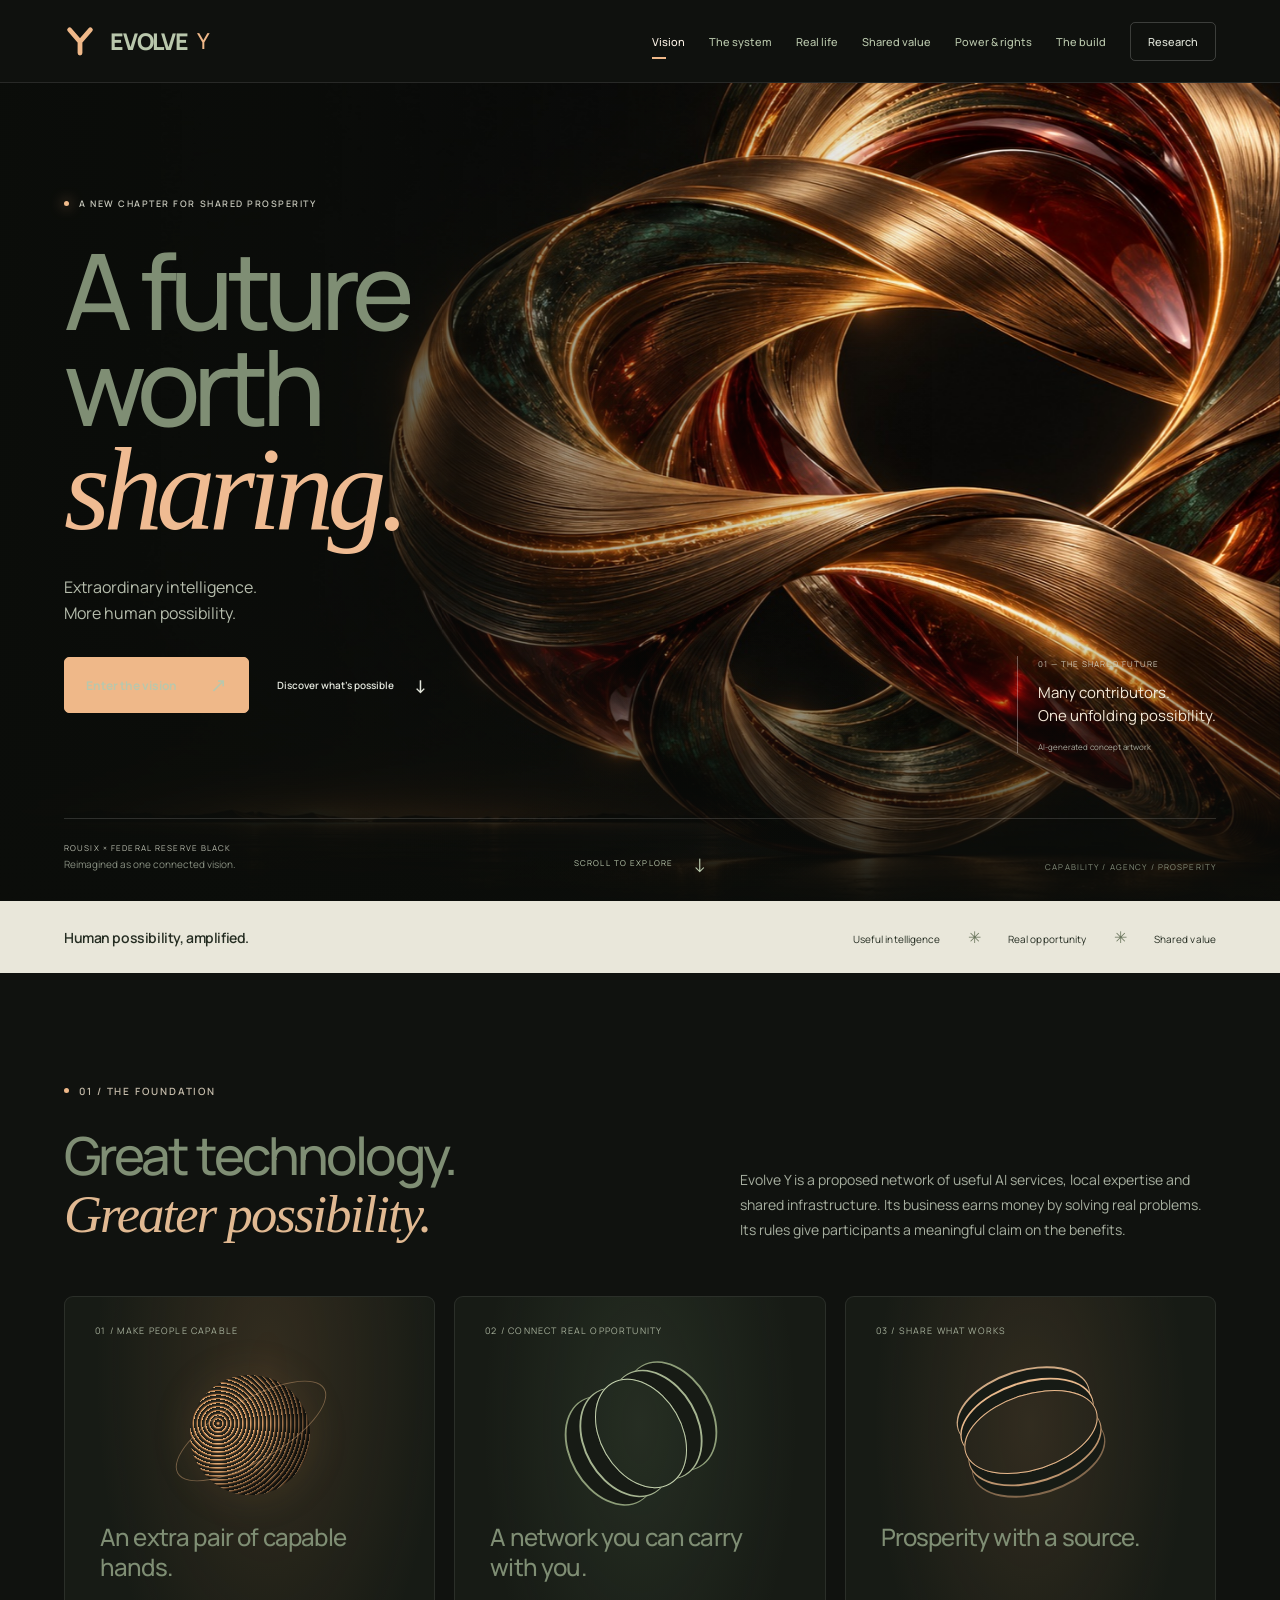
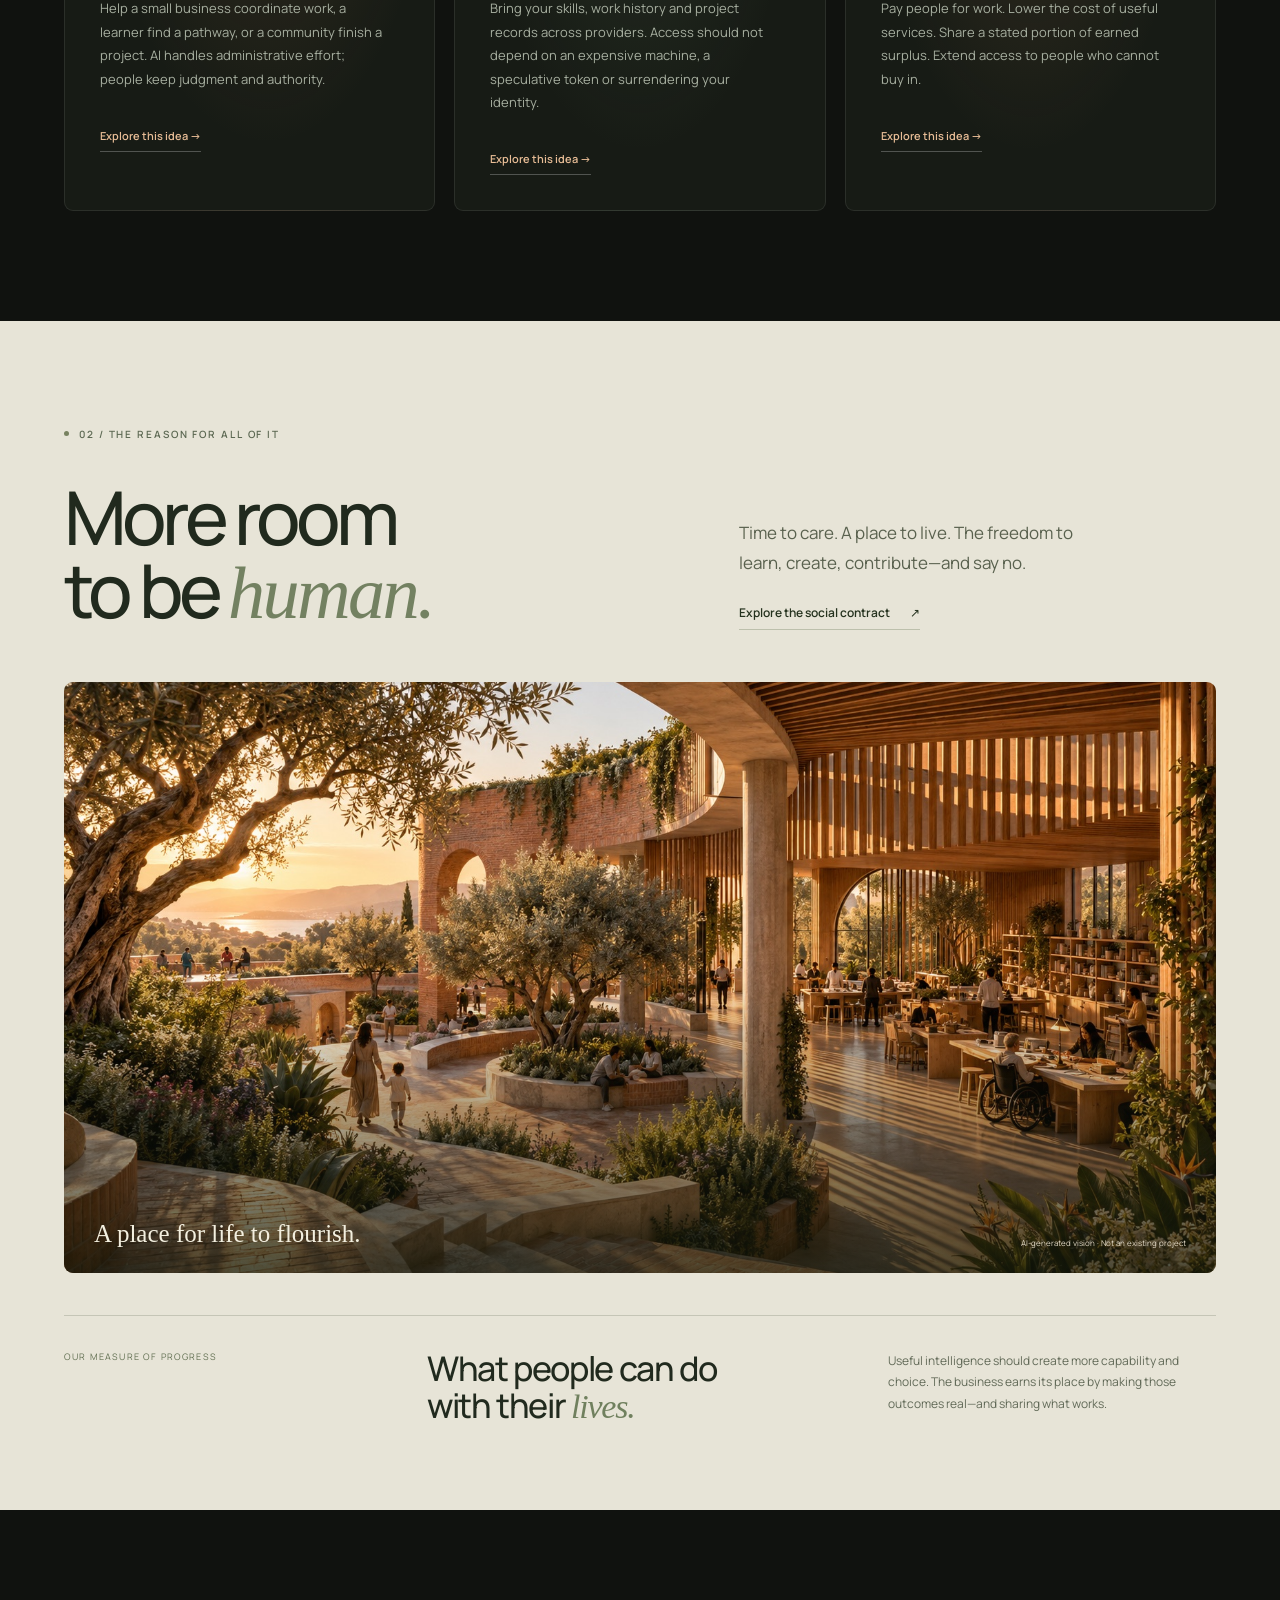
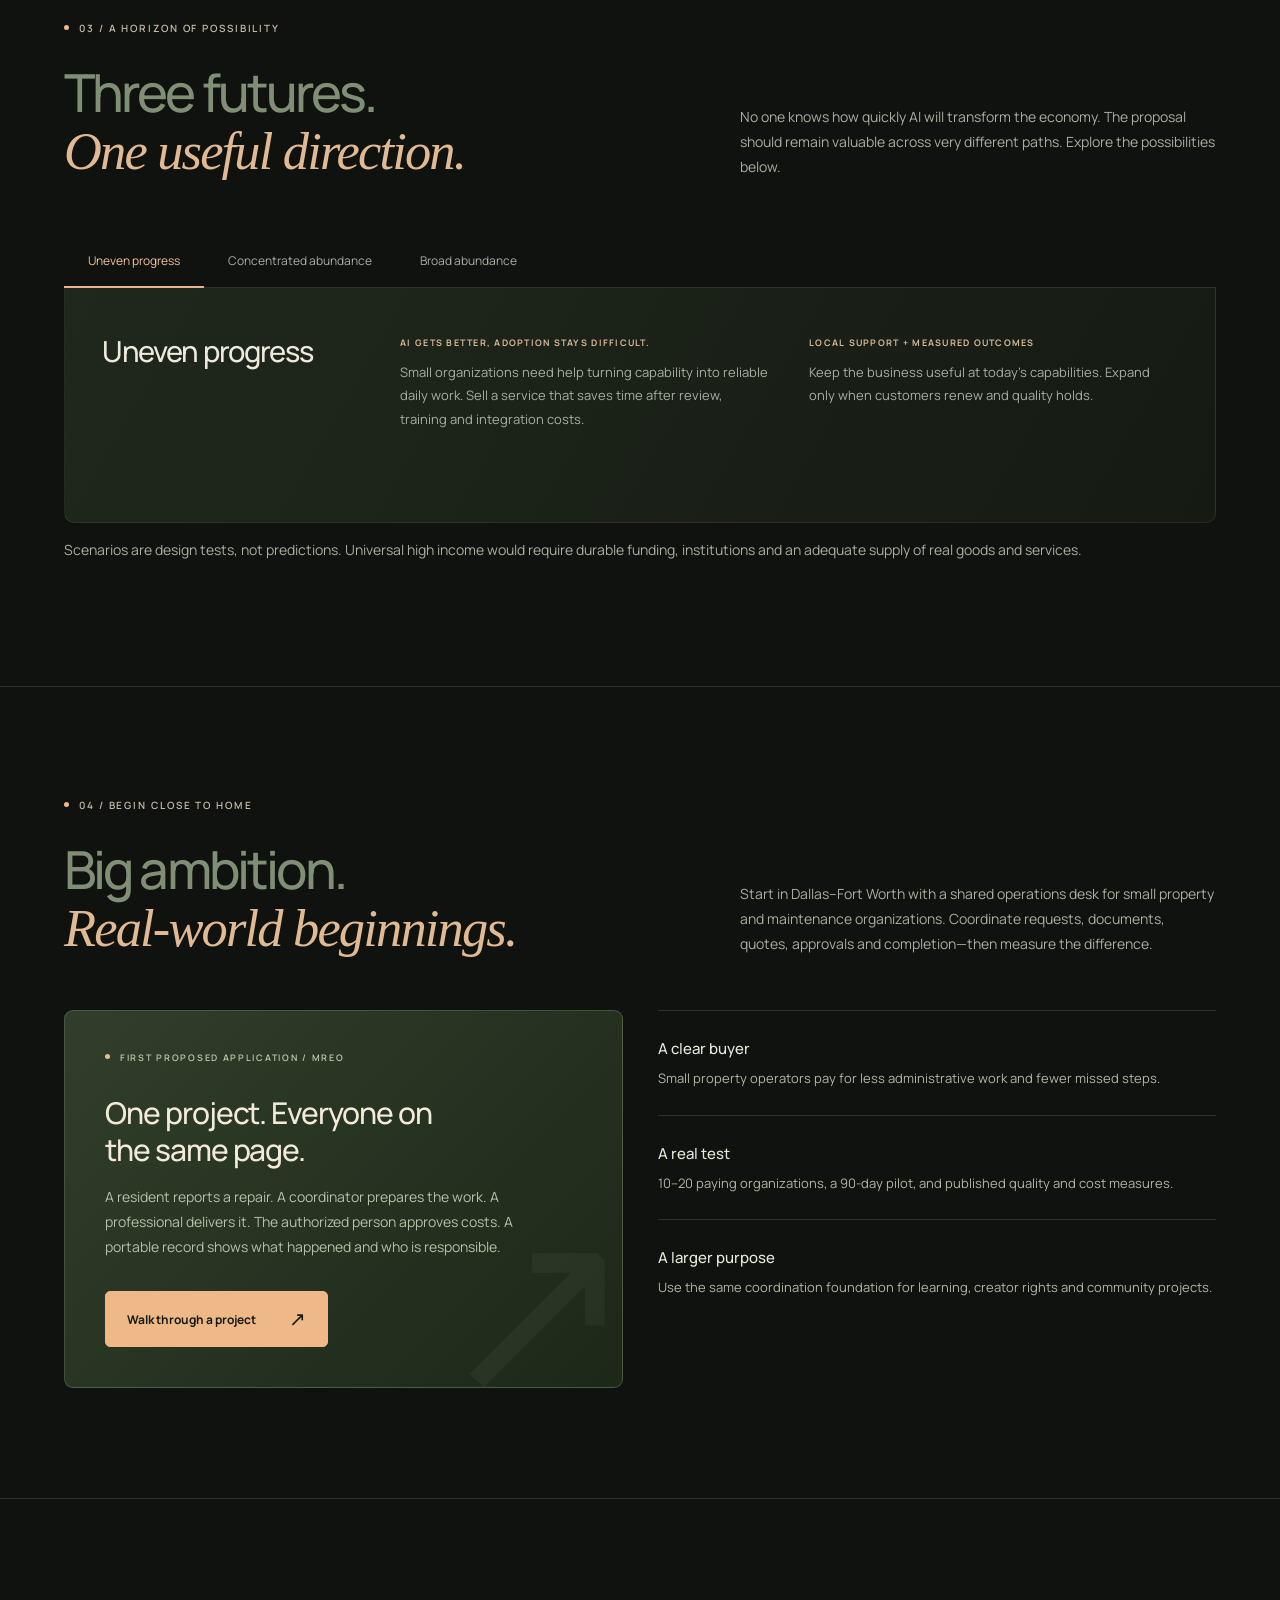
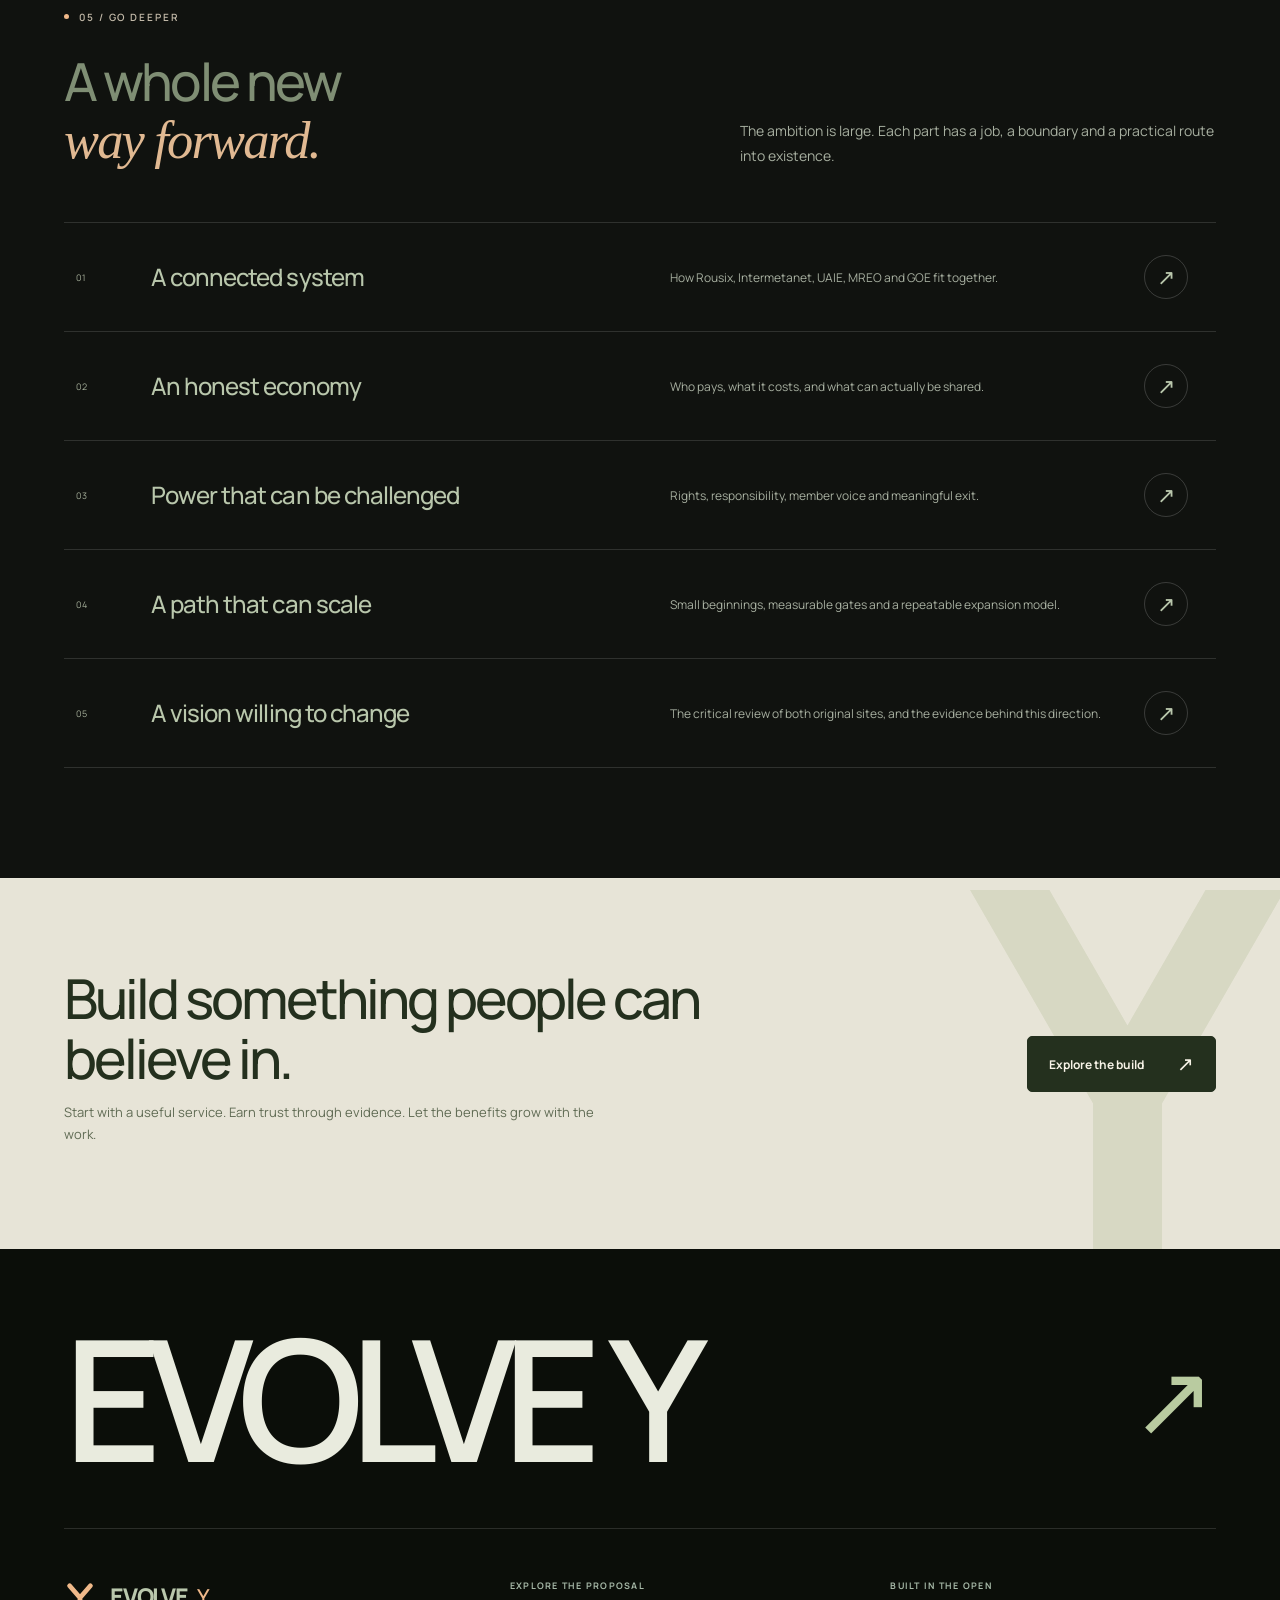
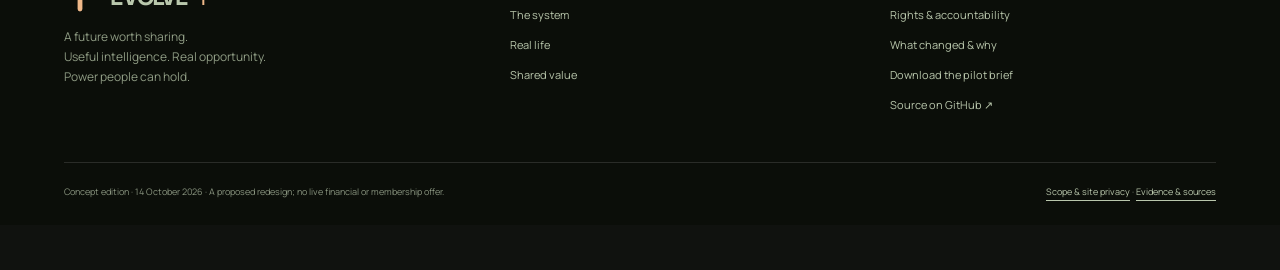
==== commit 8472ffd7: "Redesign Evolve Y with cinematic artwork and an expressive editorial visual system" ====
--- a/index.html
+++ b/index.html
@@ -1 +1 @@
-<!doctype html><html lang="en"><head><meta charset="utf-8"><meta name="viewport" content="width=device-width,initial-scale=1"><title>A future worth sharing — Evolve Y</title><meta name="description" content="A new shared-prosperity vision connecting Rousix and Federal Reserve Black: useful AI, real opportunity, accountable power and value people can share."><meta name="theme-color" content="#183e31"><meta property="og:title" content="A future worth sharing — Evolve Y"><meta property="og:description" content="A new shared-prosperity vision connecting Rousix and Federal Reserve Black: useful AI, real opportunity, accountable power and value people can share."><meta property="og:type" content="website"><link rel="icon" href="assets/favicon.svg" type="image/svg+xml"><link rel="stylesheet" href="assets/style.css?v=db82dc6e243f"><script defer src="assets/app.js?v=18fbbf3fd31c"></script></head><body><a class="skip" href="#main">Skip to content</a><div class="topline"><div class="wrap"><span>The Rousix × Federal Reserve Black evolution</span><span>One vision. Shared possibility.</span></div></div><header><div class="wrap header-inner"><a class="brand" href="index.html" aria-label="Evolve Y home"><svg viewBox="0 0 40 42" aria-hidden="true"><path d="M7 7L20 22L33 7M20 22V36" fill="none" stroke="currentColor" stroke-width="6" stroke-linecap="round" stroke-linejoin="round"/></svg> EVOLVE <small>Y</small></a><button class="menu-toggle" aria-expanded="false" aria-controls="main-nav">Menu</button><nav id="main-nav" class="nav" aria-label="Main navigation"><a href="index.html" aria-current="page">Vision</a><a href="system.html">The system</a><a href="possibilities.html">Real life</a><a href="economy.html">Shared value</a><a href="governance.html">Power & rights</a><a href="roadmap.html">The build</a><a href="research.html">Research</a></nav></div></header><main id="main"><div class="wrap hero"><div><span class="eyebrow">Intelligence in service of everyone</span><h1>A future<br>worth <em>sharing.</em></h1><p class="lede">What if the next economy made more people capable, more communities resilient, and more of us owners of the value we create?</p><div class="actions"><a class="btn" href="system.html">Explore the vision <span aria-hidden="true">↗</span></a><a class="text-link" href="economy.html#model">Follow the money →</a></div><p class="fine">A new chapter for Rousix and Federal Reserve Black.<br>A practical proposal for AI, opportunity and shared prosperity.</p></div><div class="hero-art" role="img" aria-label="An illustration of three interconnected circles: people, useful intelligence, and shared value. Their intersection represents the Evolve Y vision."><div class="art-label"><span>A living network</span><span>01 / Shared possibility</span></div><svg viewBox="0 0 500 450" fill="none" aria-hidden="true"><defs><radialGradient id="glow"><stop stop-color="#bfd489" stop-opacity=".22"/><stop offset="1" stop-color="#bfd489" stop-opacity="0"/></radialGradient></defs><circle cx="250" cy="235" r="204" fill="url(#glow)"/><g stroke="#adc993" stroke-opacity=".23"><circle cx="250" cy="240" r="180"/><circle cx="250" cy="240" r="148"/><path d="M50 240h400M250 50v370M108 98l284 284M392 98L108 382"/></g><g class="orbit" stroke="#cfe5a3"><ellipse cx="250" cy="232" rx="106" ry="172" transform="rotate(-48 250 232)"/><ellipse cx="250" cy="232" rx="106" ry="172" transform="rotate(48 250 232)"/><ellipse cx="250" cy="232" rx="106" ry="172"/><circle cx="250" cy="60" r="6" fill="#d9ee95"/><circle cx="378" cy="347" r="4" fill="#d9ee95"/></g><circle cx="250" cy="232" r="48" fill="#d9ee95"/><path d="M231 211l19 22 19-22m-19 22v27" stroke="#183e31" stroke-width="7" stroke-linecap="round" stroke-linejoin="round"/><g font-family="Arial,sans-serif" font-size="10" letter-spacing="1.5" fill="#eef3d9"><rect x="43" y="170" width="108" height="32" rx="16" fill="#254c3b"/><text x="97" y="190" text-anchor="middle">PEOPLE</text><rect x="337" y="170" width="120" height="32" rx="16" fill="#254c3b"/><text x="397" y="190" text-anchor="middle">INTELLIGENCE</text><rect x="179" y="365" width="142" height="32" rx="16" fill="#254c3b"/><text x="250" y="385" text-anchor="middle">SHARED VALUE</text></g></svg><div class="art-bottom"><span>Many contributors.<br>One common purpose.</span><span>Concept illustration<br>Not a live network</span></div></div></div><div class="wrap"><div class="ribbon"><div><span>01 / CAPABILITY</span>Useful AI, within reach</div><div><span>02 / AGENCY</span>People with real control</div><div><span>03 / PROSPERITY</span>Value that circulates</div></div></div><section class="section "><div class="wrap"><div class="section-heading"><div><span class="eyebrow">The central idea</span><h2>Build the things<br>that help people build.</h2></div><p>Evolve Y is a proposed network of useful AI services, local expertise and shared infrastructure. Its business earns money by solving real problems. Its rules give participants a meaningful claim on the benefits.</p></div><div class="grid-3"><article class="card"><span class="num">01 / MAKE PEOPLE CAPABLE</span><h3>An extra pair of capable hands.</h3><p>Help a small business coordinate work, a learner find a pathway, or a community finish a project. AI handles administrative effort; people keep judgment and authority.</p><a class="text-link" href="possibilities.html">Explore this idea →</a></article><article class="card"><span class="num">02 / CONNECT REAL OPPORTUNITY</span><h3>A network you can carry with you.</h3><p>Bring your skills, work history and project records across providers. Access should not depend on an expensive machine, a speculative token or surrendering your identity.</p><a class="text-link" href="system.html">Explore this idea →</a></article><article class="card"><span class="num">03 / SHARE WHAT WORKS</span><h3>Prosperity with a source.</h3><p>Pay people for work. Lower the cost of useful services. Share a stated portion of earned surplus. Extend access to people who cannot buy in.</p><a class="text-link" href="economy.html">Explore this idea →</a></article></div></div></section><section class="section green"><div class="wrap"><div class="split"><div><span class="eyebrow">A different relationship with technology</span><h2>More intelligence.<br>More room to be human.</h2></div><div><p class="large-quote">The measure of progress is what people can do with their lives.</p><p>Time to care. A place to live. The ability to learn, create, contribute and say no. These are the outcomes the network should serve—even if the tools, jobs and institutions around us change.</p><p>We propose a business that can make a profit while building these capabilities, with rights and benefit-sharing rules that survive beyond any one founder’s intentions.</p><a class="text-link" href="governance.html">Read the proposed social contract →</a></div></div></div></section><section class="section " id="futures"><div class="wrap"><div class="section-heading"><div><span class="eyebrow">A future we can prepare for</span><h2>Three futures.<br>One useful direction.</h2></div><p>No one knows how quickly AI will transform the economy. The proposal should remain valuable across very different paths. Explore the possibilities below.</p></div><div id="scenario-tabs" class="tabs" role="tablist" aria-label="AI future scenarios"><button id="scenario-uneven" role="tab" data-key="uneven" aria-selected="true" aria-controls="scenario-panel">Uneven progress</button><button id="scenario-concentrated" role="tab" data-key="concentrated" aria-selected="false" tabindex="-1" aria-controls="scenario-panel">Concentrated abundance</button><button id="scenario-abundant" role="tab" data-key="abundant" aria-selected="false" tabindex="-1" aria-controls="scenario-panel">Broad abundance</button></div><div id="scenario-panel" class="scenario-panel" role="tabpanel" aria-labelledby="scenario-uneven"><h3 id="scenario-title">Uneven progress</h3><div><span class="mini-label" id="scenario-context">AI gets better, adoption stays difficult.</span><p id="scenario-body">Small organizations need help turning capability into reliable daily work. Sell a service that saves time after review, training and integration costs.</p></div><div><span class="mini-label" id="scenario-response">Local support + measured outcomes</span><p id="scenario-action">Keep the business useful at today’s capabilities. Expand only when customers renew and quality holds.</p></div></div><p class="fine">Scenarios are design tests, not predictions. Universal high income would require durable funding, institutions and an adequate supply of real goods and services.</p></div></section><section class="section "><div class="wrap"><div class="section-heading"><div><span class="eyebrow">Begin close to home</span><h2>The first step is a<br>useful business.</h2></div><p>Start in Dallas–Fort Worth with a shared operations desk for small property and maintenance organizations. Coordinate requests, documents, quotes, approvals and completion—then measure the difference.</p></div><div class="grid-2"><div class="summary-card"><span class="eyebrow">First proposed application / MREO</span><h3>One project. Everyone on the same page.</h3><p>A resident reports a repair. A coordinator prepares the work. A professional delivers it. The authorized person approves costs. A portable record shows what happened and who is responsible.</p><a class="btn light" href="possibilities.html#walkthrough">Walk through a project <span aria-hidden="true">↗</span></a></div><div><ul class="bullet-list"><li><strong>A clear buyer</strong>Small property operators pay for less administrative work and fewer missed steps.</li><li><strong>A real test</strong>10–20 paying organizations, a 90-day pilot, and published quality and cost measures.</li><li><strong>A larger purpose</strong>Use the same coordination foundation for learning, creator rights and community projects.</li></ul></div></div></div></section><section class="section "><div class="wrap"><div class="section-heading"><div><span class="eyebrow">The whole picture</span><h2>Explore the next chapter.</h2></div><p>The ambition is large. Each part has a job, a boundary and a practical route into existence.</p></div><div class="chapter-list"><a class="chapter-row" href="system.html"><span class="num">01</span><h3>A connected system</h3><p>How Rousix, Intermetanet, UAIE, MREO and GOE fit together.</p><span aria-hidden="true">↗</span></a><a class="chapter-row" href="economy.html"><span class="num">02</span><h3>An honest economy</h3><p>Who pays, what it costs, and what can actually be shared.</p><span aria-hidden="true">↗</span></a><a class="chapter-row" href="governance.html"><span class="num">03</span><h3>Power that can be challenged</h3><p>Rights, responsibility, member voice and meaningful exit.</p><span aria-hidden="true">↗</span></a><a class="chapter-row" href="roadmap.html"><span class="num">04</span><h3>A path that can scale</h3><p>Small beginnings, measurable gates and a repeatable expansion model.</p><span aria-hidden="true">↗</span></a><a class="chapter-row" href="research.html"><span class="num">05</span><h3>A vision willing to change</h3><p>The critical review of both original sites, and the evidence behind this direction.</p><span aria-hidden="true">↗</span></a></div></div></section><section class="closing"><div class="wrap"><div><h2>Build something people can believe in.</h2><p>Start with a useful service. Earn trust through evidence. Let the benefits grow with the work.</p></div><a class="btn" href="roadmap.html">Explore the build <span aria-hidden="true">↗</span></a></div></section></main><footer><div class="wrap"><div class="footer-top"><div><a class="brand" href="index.html"><svg viewBox="0 0 40 42" aria-hidden="true"><path d="M7 7L20 22L33 7M20 22V36" fill="none" stroke="currentColor" stroke-width="6" stroke-linecap="round" stroke-linejoin="round"/></svg> EVOLVE <small>Y</small></a><p>A future worth sharing.<br>Useful intelligence. Real opportunity.<br>Power people can hold.</p></div><div class="footer-links"><span class="mini-label" style="color:#a6b8a7">Explore the proposal</span><a class="" href="system.html">The system</a><a class="" href="possibilities.html">Real life</a><a class="" href="economy.html">Shared value</a></div><div class="footer-links"><span class="mini-label" style="color:#a6b8a7">Built in the open</span><a class="" href="governance.html">Rights & accountability</a><a class="" href="research.html#review">What changed & why</a><a class="" href="research/pilot-brief.md">Download the pilot brief</a><a class="" href="https://github.com/PrototypeVersions/Evolve_Y">Source on GitHub ↗</a></div></div><div class="footer-bottom"><span>Concept edition · 14 October 2026 · A proposed redesign; no live financial or membership offer.</span><span><a class="" href="research.html#scope">Scope & site privacy</a> · <a class="" href="research.html#evidence">Evidence & sources</a></span></div></div></footer></body></html>+<!doctype html><html lang="en"><head><meta charset="utf-8"><meta name="viewport" content="width=device-width,initial-scale=1"><title>A future worth sharing — Evolve Y</title><meta name="description" content="A new shared-prosperity vision connecting Rousix and Federal Reserve Black: useful AI, real opportunity, accountable power and value people can share."><meta name="theme-color" content="#183e31"><meta property="og:title" content="A future worth sharing — Evolve Y"><meta property="og:description" content="A new shared-prosperity vision connecting Rousix and Federal Reserve Black: useful AI, real opportunity, accountable power and value people can share."><meta property="og:type" content="website"><link rel="icon" href="assets/favicon.svg" type="image/svg+xml"><link rel="stylesheet" href="assets/style.css?v=db82dc6e243f"><script defer src="assets/app.js?v=c55858f3254b"></script><link rel="stylesheet" href="assets/design.css?v=3ccf7a8f6738"></head><body class="page-index"><div class="reading-progress" aria-hidden="true"></div><a class="skip" href="#main">Skip to content</a><div class="topline"><div class="wrap"><span>The Rousix × Federal Reserve Black evolution</span><span>One vision. Shared possibility.</span></div></div><header><div class="wrap header-inner"><a class="brand" href="index.html" aria-label="Evolve Y home"><svg viewBox="0 0 40 42" aria-hidden="true"><path d="M7 7L20 22L33 7M20 22V36" fill="none" stroke="currentColor" stroke-width="6" stroke-linecap="round" stroke-linejoin="round"/></svg> EVOLVE <small>Y</small></a><button class="menu-toggle" aria-expanded="false" aria-controls="main-nav">Menu</button><nav id="main-nav" class="nav" aria-label="Main navigation"><a href="index.html" aria-current="page">Vision</a><a href="system.html">The system</a><a href="possibilities.html">Real life</a><a href="economy.html">Shared value</a><a href="governance.html">Power & rights</a><a href="roadmap.html">The build</a><a href="research.html">Research</a></nav></div></header><main id="main"><section class="cinema-hero" aria-labelledby="hero-title"><img class="hero-image" src="assets/evolve-sculpture.jpg" alt="" width="1672" height="941" fetchpriority="high"><div class="hero-shade"></div><div class="wrap cinema-inner"><div class="hero-copy"><span class="eyebrow"><span class="live-dot"></span> A new chapter for shared prosperity</span><h1 id="hero-title">A future<br>worth<br><em>sharing.</em></h1><p class="hero-description">Extraordinary intelligence.<br>More human possibility.</p><div class="actions"><a class="btn" href="system.html">Enter the vision <span aria-hidden="true">↗</span></a><a class="text-link" href="#foundation">Discover what’s possible <span aria-hidden="true">↓</span></a></div></div><div class="hero-aside"><span class="coordinate">01 — THE SHARED FUTURE</span><p>Many contributors.<br>One unfolding possibility.</p><span class="art-credit">AI-generated concept artwork</span></div><div class="hero-bottom"><span>ROUSIX × FEDERAL RESERVE BLACK<br><b>Reimagined as one connected vision.</b></span><a href="#foundation" aria-label="Scroll to explore">SCROLL TO EXPLORE <span aria-hidden="true">↓</span></a><span>CAPABILITY / AGENCY / PROSPERITY</span></div></div></section><div class="signal-strip"><div class="wrap"><span>Human possibility, amplified.</span><span>Useful intelligence <i>✳</i> Real opportunity <i>✳</i> Shared value</span></div></div><section class="section " id="foundation"><div class="wrap"><div class="section-heading"><div><span class="eyebrow">01 / The foundation</span><h2>Great technology.<br><em>Greater possibility.</em></h2></div><p>Evolve Y is a proposed network of useful AI services, local expertise and shared infrastructure. Its business earns money by solving real problems. Its rules give participants a meaningful claim on the benefits.</p></div><div class="grid-3 feature-grid"><article class="card"><span class="num">01 / MAKE PEOPLE CAPABLE</span><h3>An extra pair of capable hands.</h3><p>Help a small business coordinate work, a learner find a pathway, or a community finish a project. AI handles administrative effort; people keep judgment and authority.</p><a class="text-link" href="possibilities.html">Explore this idea →</a></article><article class="card"><span class="num">02 / CONNECT REAL OPPORTUNITY</span><h3>A network you can carry with you.</h3><p>Bring your skills, work history and project records across providers. Access should not depend on an expensive machine, a speculative token or surrendering your identity.</p><a class="text-link" href="system.html">Explore this idea →</a></article><article class="card"><span class="num">03 / SHARE WHAT WORKS</span><h3>Prosperity with a source.</h3><p>Pay people for work. Lower the cost of useful services. Share a stated portion of earned surplus. Extend access to people who cannot buy in.</p><a class="text-link" href="economy.html">Explore this idea →</a></article></div></div></section><section class="human-section"><div class="wrap"><div class="human-heading"><span class="eyebrow">02 / The reason for all of it</span><h2>More room<br>to be <em>human.</em></h2><div><p>Time to care. A place to live. The freedom to learn, create, contribute—and say no.</p><a href="governance.html" class="text-link">Explore the social contract <span aria-hidden="true">↗</span></a></div></div><figure class="human-image"><img src="assets/shared-world.jpg" loading="lazy" width="1672" height="941" alt="An imagined sunlit community courtyard with workshops, trees and people learning together."><figcaption><span>A place for life to flourish.</span><span>AI-generated vision · Not an existing project</span></figcaption></figure><div class="human-caption"><span>OUR MEASURE OF PROGRESS</span><p>What people can do<br>with their <em>lives.</em></p><div>Useful intelligence should create more capability and choice. The business earns its place by making those outcomes real—and sharing what works.</div></div></div></section><section class="section " id="futures"><div class="wrap"><div class="section-heading"><div><span class="eyebrow">03 / A horizon of possibility</span><h2>Three futures.<br><em>One useful direction.</em></h2></div><p>No one knows how quickly AI will transform the economy. The proposal should remain valuable across very different paths. Explore the possibilities below.</p></div><div id="scenario-tabs" class="tabs" role="tablist" aria-label="AI future scenarios"><button id="scenario-uneven" role="tab" data-key="uneven" aria-selected="true" aria-controls="scenario-panel">Uneven progress</button><button id="scenario-concentrated" role="tab" data-key="concentrated" aria-selected="false" tabindex="-1" aria-controls="scenario-panel">Concentrated abundance</button><button id="scenario-abundant" role="tab" data-key="abundant" aria-selected="false" tabindex="-1" aria-controls="scenario-panel">Broad abundance</button></div><div id="scenario-panel" class="scenario-panel" role="tabpanel" aria-labelledby="scenario-uneven"><h3 id="scenario-title">Uneven progress</h3><div><span class="mini-label" id="scenario-context">AI gets better, adoption stays difficult.</span><p id="scenario-body">Small organizations need help turning capability into reliable daily work. Sell a service that saves time after review, training and integration costs.</p></div><div><span class="mini-label" id="scenario-response">Local support + measured outcomes</span><p id="scenario-action">Keep the business useful at today’s capabilities. Expand only when customers renew and quality holds.</p></div></div><p class="fine">Scenarios are design tests, not predictions. Universal high income would require durable funding, institutions and an adequate supply of real goods and services.</p></div></section><section class="section "><div class="wrap"><div class="section-heading"><div><span class="eyebrow">04 / Begin close to home</span><h2>Big ambition.<br><em>Real-world beginnings.</em></h2></div><p>Start in Dallas–Fort Worth with a shared operations desk for small property and maintenance organizations. Coordinate requests, documents, quotes, approvals and completion—then measure the difference.</p></div><div class="grid-2"><div class="summary-card"><span class="eyebrow">First proposed application / MREO</span><h3>One project. Everyone on the same page.</h3><p>A resident reports a repair. A coordinator prepares the work. A professional delivers it. The authorized person approves costs. A portable record shows what happened and who is responsible.</p><a class="btn light" href="possibilities.html#walkthrough">Walk through a project <span aria-hidden="true">↗</span></a></div><div><ul class="bullet-list"><li><strong>A clear buyer</strong>Small property operators pay for less administrative work and fewer missed steps.</li><li><strong>A real test</strong>10–20 paying organizations, a 90-day pilot, and published quality and cost measures.</li><li><strong>A larger purpose</strong>Use the same coordination foundation for learning, creator rights and community projects.</li></ul></div></div></div></section><section class="section "><div class="wrap"><div class="section-heading"><div><span class="eyebrow">05 / Go deeper</span><h2>A whole new<br><em>way forward.</em></h2></div><p>The ambition is large. Each part has a job, a boundary and a practical route into existence.</p></div><div class="chapter-list"><a class="chapter-row" href="system.html"><span class="num">01</span><h3>A connected system</h3><p>How Rousix, Intermetanet, UAIE, MREO and GOE fit together.</p><span aria-hidden="true">↗</span></a><a class="chapter-row" href="economy.html"><span class="num">02</span><h3>An honest economy</h3><p>Who pays, what it costs, and what can actually be shared.</p><span aria-hidden="true">↗</span></a><a class="chapter-row" href="governance.html"><span class="num">03</span><h3>Power that can be challenged</h3><p>Rights, responsibility, member voice and meaningful exit.</p><span aria-hidden="true">↗</span></a><a class="chapter-row" href="roadmap.html"><span class="num">04</span><h3>A path that can scale</h3><p>Small beginnings, measurable gates and a repeatable expansion model.</p><span aria-hidden="true">↗</span></a><a class="chapter-row" href="research.html"><span class="num">05</span><h3>A vision willing to change</h3><p>The critical review of both original sites, and the evidence behind this direction.</p><span aria-hidden="true">↗</span></a></div></div></section><section class="closing"><div class="wrap"><div><h2>Build something people can believe in.</h2><p>Start with a useful service. Earn trust through evidence. Let the benefits grow with the work.</p></div><a class="btn" href="roadmap.html">Explore the build <span aria-hidden="true">↗</span></a></div></section></main><footer><div class="wrap"><div class="footer-wordmark" aria-hidden="true">EVOLVE Y<span>↗</span></div><div class="footer-top"><div><a class="brand" href="index.html"><svg viewBox="0 0 40 42" aria-hidden="true"><path d="M7 7L20 22L33 7M20 22V36" fill="none" stroke="currentColor" stroke-width="6" stroke-linecap="round" stroke-linejoin="round"/></svg> EVOLVE <small>Y</small></a><p>A future worth sharing.<br>Useful intelligence. Real opportunity.<br>Power people can hold.</p></div><div class="footer-links"><span class="mini-label" style="color:#a6b8a7">Explore the proposal</span><a class="" href="system.html">The system</a><a class="" href="possibilities.html">Real life</a><a class="" href="economy.html">Shared value</a></div><div class="footer-links"><span class="mini-label" style="color:#a6b8a7">Built in the open</span><a class="" href="governance.html">Rights & accountability</a><a class="" href="research.html#review">What changed & why</a><a class="" href="research/pilot-brief.md">Download the pilot brief</a><a class="" href="https://github.com/PrototypeVersions/Evolve_Y">Source on GitHub ↗</a></div></div><div class="footer-bottom"><span>Concept edition · 14 October 2026 · A proposed redesign; no live financial or membership offer.</span><span><a class="" href="research.html#scope">Scope & site privacy</a> · <a class="" href="research.html#evidence">Evidence & sources</a></span></div></div></footer></body></html>
--- a/assets/design.css
+++ b/assets/design.css
@@ -0,0 +1,127 @@
+@import url('https://fonts.googleapis.com/css2?family=Manrope:wght@400;500;600;700;800&display=swap');
+
+/* Evolve Y / 02 — Warm intelligence, human possibility. */
+:root{--paper:#10120f;--white:#191c17;--ink:#f5f2e9;--muted:#a6ada1;--green:#262e24;--deep:#090b08;--lime:#efb889;--line:#ffffff21;--orange:#e6a673;--radius:12px;--max:1400px;font-family:'Manrope',Arial,sans-serif;background:var(--paper);color:var(--ink);color-scheme:dark;scroll-padding-top:100px}
+body{overflow-x:clip;font-size:15px;-webkit-font-smoothing:antialiased}
+::selection{background:#efb889;color:#151711}
+a{transition:color .2s}a:hover{color:var(--lime)}
+.wrap{padding-left:5vw;padding-right:5vw}
+.topline{display:none}
+.reading-progress{position:fixed;top:0;left:0;width:0;height:2px;background:var(--lime);z-index:100;pointer-events:none}
+header{background:#10120feb;border-color:#ffffff1a;backdrop-filter:blur(22px);position:sticky;top:0;z-index:40}
+.header-inner{height:82px;gap:32px}
+.brand{font:800 23px/1 'Manrope',Arial,sans-serif;letter-spacing:-1.2px;gap:7px;color:#f5f2e9}
+.brand svg{width:32px;height:36px;color:var(--lime);margin-right:7px}
+.brand small{font:500 22px/1 'Manrope',Arial,sans-serif;margin-left:2px;color:var(--lime)}
+.nav{gap:24px}.nav a{font-size:11px;font-weight:500;color:#b6b9b0;border:0;position:relative;padding:10px 0}
+.nav a:hover,.nav a[aria-current=page]{color:#fff5e9}
+.nav a[aria-current=page]:after{content:'';position:absolute;bottom:0;left:0;width:14px;height:2px;background:var(--lime)}
+.nav a:last-child{border:1px solid #ffffff30;border-radius:5px;padding:11px 17px;color:#e3e7dc}
+.nav a:last-child:after{display:none}.nav a:last-child:hover{background:#ffffff10}
+.menu-toggle{color:var(--ink);border-radius:5px;font-size:12px;padding:10px 16px}
+.eyebrow,.mini-label,.coordinate,.step-count,.num,.page-index,.tag,.signal-strip,.hero-bottom,.art-credit{font-family:'Manrope',Arial,sans-serif}
+.eyebrow{font-size:10px;letter-spacing:.19em;line-height:1.6;font-weight:600;color:#c3baa9;margin-bottom:28px}
+.eyebrow:before{width:5px;height:5px;background:var(--lime);margin-bottom:2px}
+.btn{border-radius:5px;background:var(--lime);border:1px solid var(--lime);color:#181911;gap:33px;font-size:12px;font-weight:700;padding:17px 21px;min-height:52px;position:relative;overflow:hidden}
+.btn span{font-size:20px;font-weight:400;line-height:1;transition:transform .3s}
+.btn:hover{background:#ffd2a8;color:#12140f;transform:translateY(-3px);box-shadow:0 8px 35px #df8e4524}
+.btn:hover span{transform:translate(3px,-3px)}
+.btn.light{background:var(--lime);border-color:var(--lime);color:#171b11}
+.btn.outline{border-color:#ffffff3b;color:var(--ink);background:transparent}
+.btn.outline:hover{background:#ffffff0e;color:var(--lime)}
+.btn:disabled{opacity:.4;transform:none;box-shadow:none}
+.actions{gap:28px;margin-top:31px}.text-link{font-size:12px;font-weight:600;text-decoration:none;display:inline-flex;align-items:center;gap:20px;color:#f2ede1;border-bottom:1px solid #ffffff40;padding-bottom:8px}
+.fine{font-size:11px;color:#929a8d;line-height:1.7}.lede{color:#a6ada1;font-size:17px}
+
+/* A cinematic opening with legible, real HTML typography. */
+.cinema-hero{position:relative;isolation:isolate;overflow:hidden;background:#0b0d0a;min-height:720px;height:calc(100svh - 82px);max-height:990px}
+.hero-image{position:absolute;inset:0;width:100%;height:100%;object-fit:cover;object-position:65% 50%;z-index:-3;animation:hero-arrive 2s ease-out both}
+.hero-shade{position:absolute;inset:0;z-index:-2;background:linear-gradient(90deg,#0b0d0afa 0%,#0b0d0acf 24%,#0b0d0a50 48%,transparent 73%),linear-gradient(0deg,#0b0d0afa 0%,transparent 37%)}
+.cinema-inner{height:100%;position:relative;display:flex;flex-direction:column;justify-content:center;padding-top:36px;padding-bottom:110px}
+.hero-copy{max-width:650px;animation:copy-arrive 1s ease-out both}
+.hero-copy .eyebrow{font-size:9px;letter-spacing:.17em;margin-bottom:31px;color:#c4c5b9;display:flex;gap:10px;align-items:center}
+.hero-copy .eyebrow:before{display:none}.live-dot{width:5px;height:5px;background:#f2bc8c;border-radius:50%;box-shadow:0 0 14px #efa977;flex-shrink:0}
+.hero-copy h1{font:500 clamp(76px,8.25vw,130px)/.91 'Manrope',Arial,sans-serif;letter-spacing:-.065em;margin:0 0 30px;max-width:660px}
+.hero-copy h1 em{font-family:Georgia,'Times New Roman',serif;font-weight:400;font-size:1.12em;letter-spacing:-.055em;color:#efbb92;line-height:.94}
+.hero-description{font-size:16px;line-height:1.6;color:#b5bcac;margin:0}
+.hero-copy .text-link{font-size:10px;color:#e3e6dc;border:0;max-width:180px;line-height:1.5;padding:0}
+.hero-copy .text-link span{font-size:18px}
+.hero-aside{position:absolute;right:5vw;bottom:148px;border-left:1px solid #ffffff50;padding-left:20px;max-width:210px}
+.hero-aside .coordinate{font-size:8px;letter-spacing:.13em;color:#cec9b9}.hero-aside p{font-size:15px;line-height:1.5;margin:12px 0;color:#f3e9d8}.art-credit{font-size:8px;color:#a6aa9e}
+.hero-bottom{position:absolute;bottom:27px;left:5vw;right:5vw;border-top:1px solid #ffffff25;display:flex;justify-content:space-between;align-items:end;padding-top:21px;gap:25px;font-size:8px;letter-spacing:.14em;line-height:1.9;color:#b9bcae}
+.hero-bottom b{font-weight:400;letter-spacing:0;color:#888f81;font-size:10px}.hero-bottom a{display:flex;gap:20px;text-decoration:none}.hero-bottom a span{font-size:19px;line-height:1}.hero-bottom>span:last-child{font-size:8px;color:#848d7b}
+.signal-strip{background:#e9e7da;color:#252d22;padding:25px 0;font-size:10px;letter-spacing:.01em}
+.signal-strip .wrap{display:flex;justify-content:space-between;align-items:center;gap:25px}.signal-strip .wrap>span:first-child{font-size:14px;font-weight:600;letter-spacing:-.03em}.signal-strip i{font-size:16px;font-style:normal;margin:0 25px;color:#69745b}
+@keyframes hero-arrive{from{transform:scale(1.07);opacity:0}to{transform:scale(1);opacity:1}}
+@keyframes copy-arrive{from{transform:translateY(22px);opacity:0}to{transform:translateY(0);opacity:1}}
+
+/* Editorial rhythm, alternating material and space. */
+.section{padding:110px 0}.section + .section{border-color:var(--line)}
+.section-heading{grid-template-columns:1.15fr 1fr;align-items:end;gap:10vw;margin-bottom:54px}
+.section-heading h2,.section h2,.closing h2{font:500 clamp(36px,4.1vw,60px)/1.08 'Manrope',Arial,sans-serif;letter-spacing:-.055em;margin:0}
+.section h2 em,.human-section h2 em,.human-caption p em,.closing h2 em{font-family:Georgia,serif;color:#e1b992;font-weight:400;letter-spacing:-.035em}
+.section-heading p{font-size:14px;line-height:1.85;margin:0;color:#a7afa0}
+.section h3,.article h3{font:500 23px/1.25 'Manrope',Arial,sans-serif;letter-spacing:-.035em}
+.section p,.section li{line-height:1.8}.section p{color:#a7afa0;font-size:14px}
+.grid-3{gap:19px}.grid-2{gap:35px}.card{padding:35px;background:#181c16;border:1px solid #ffffff16;border-radius:9px;transition:border-color .3s,transform .3s,background .3s}
+.card:hover{border-color:#f0b98766;background:#1d221b;transform:translateY(-5px)}
+.card p{font-size:13px}.num{font-size:9px;color:#a6b09b;letter-spacing:.13em;margin-bottom:37px}
+.card .text-link{margin-top:24px;font-size:11px;color:#e8bd96}.feature-grid .card{position:relative;min-height:440px;padding-top:225px;overflow:hidden}
+.feature-grid .num{position:absolute;top:27px;left:30px;margin:0;z-index:2}.feature-grid h3{font-size:24px;max-width:270px;min-height:60px}.feature-grid p{max-width:290px}
+.feature-grid .card:before,.feature-grid .card:after{content:'';position:absolute;pointer-events:none;transition:transform .7s}
+.feature-grid .card:nth-child(1){background:radial-gradient(ellipse at 55% 15%,#b1794930,transparent 60%),#171b15}
+.feature-grid .card:nth-child(1):before{top:78px;left:calc(50% - 60px);width:120px;height:120px;border-radius:50%;background:repeating-radial-gradient(ellipse at 30% 30%,#e7b787 0px,#b87d47 1px,#31291f 2px,#191f18 4px);transform:rotate(-25deg);box-shadow:0 0 40px #b1794925,inset -20px -20px 30px #0008}
+.feature-grid .card:nth-child(1):after{top:103px;left:calc(50% - 84px);width:168px;height:60px;border:1px solid #e9b38366;border-radius:50%;transform:rotate(-30deg)}
+.feature-grid .card:nth-child(2){background:radial-gradient(ellipse at 50% 25%,#78997026,transparent 60%),#171b15}
+.feature-grid .card:nth-child(2):before{top:78px;left:calc(50% - 40px);height:115px;width:80px;border-radius:50%;border:1px solid #c3d1ad;box-shadow:17px 0 0 -1px #171b15,18px 0 0 0 #a6b591,34px 0 0 -1px #171b15,35px 0 0 0 #8e9e79,-17px 0 0 -1px #171b15,-18px 0 0 0 #a6b591,-34px 0 0 -1px #171b15,-35px 0 0 0 #8e9e79;transform:rotate(-30deg)}
+.feature-grid .card:nth-child(3){background:radial-gradient(ellipse at 50% 25%,#bb81532a,transparent 60%),#171b15}
+.feature-grid .card:nth-child(3):before{top:97px;left:calc(50% - 68px);height:74px;width:136px;border-radius:50%;border:1px solid #e9b98c;box-shadow:0 12px 0 -1px #171b15,0 13px 0 #bc946e,0 24px 0 -1px #171b15,0 25px 0 #82684d,0 -12px 0 -1px #171b15,0 -13px 0 #e9b98c,0 -24px 0 -1px #171b15,0 -25px 0 #cfa983;transform:rotate(-18deg)}
+.feature-grid .card:hover:before{transform:rotate(0deg) scale(1.06)}
+.feature-grid .card:hover:after{transform:rotate(-18deg)}
+.green{background:#1b241a;color:var(--ink);position:relative}.green .eyebrow,.green p,.green .fine,.green .lede{color:#b2bdaa}.green .section-heading h2{color:var(--ink)}.green h3{color:#f2e9d6}.green .card{background:#252e21;border-color:#ffffff18}.green .text-link{color:#ecc3a0}
+.split{gap:8vw}.large-quote{font:400 34px/1.35 Georgia,serif;letter-spacing:-.7px;color:#eadbc6!important}
+.note{background:#c79d6320;border-left:2px solid #bc996c;color:#ddd1bc;border-radius:0 7px 7px 0;padding:22px 25px;font-size:13px}.note p{color:inherit}.mini-label{color:#a9b69d;font-size:9px;letter-spacing:.14em}
+.human-section{background:#e7e4d7;color:#212a1e;padding:105px 0 85px}
+.human-heading{position:relative;display:grid;grid-template-columns:1.2fr 1fr;gap:8vw;align-items:end;padding-top:55px;margin-bottom:52px}.human-heading>.eyebrow{position:absolute;top:0;color:#5c6852}.human-heading>.eyebrow:before{background:#788260}
+.human-section h2{font:500 clamp(50px,5.8vw,85px)/.98 'Manrope',Arial,sans-serif;letter-spacing:-.065em;margin:0}.human-section h2 em{color:#738161}.human-heading p{font-size:17px;line-height:1.75;max-width:370px;color:#59614e;margin:0 0 26px}.human-heading .text-link{color:#25321e;border-color:#61704c50}
+.human-image{margin:0;position:relative;border-radius:9px;overflow:hidden;aspect-ratio:1.95;background:#8b795b}.human-image img{width:100%;height:100%;display:block;object-fit:cover;transition:transform 1s}.human-image:hover img{transform:scale(1.025)}
+.human-image:after{content:'';position:absolute;inset:50% 0 0;background:linear-gradient(transparent,#11170bbe);pointer-events:none}.human-image figcaption{position:absolute;bottom:25px;left:30px;right:30px;color:#f3efdf;display:flex;align-items:end;justify-content:space-between;gap:25px;z-index:1;font-size:11px}.human-image figcaption span:first-child{font:400 25px Georgia,serif}.human-image figcaption span:last-child{font-size:8px;color:#e0d7c4}
+.human-caption{display:grid;grid-template-columns:1fr 1.3fr 1fr;gap:35px;border-top:1px solid #31402630;margin-top:42px;padding-top:34px;align-items:start}.human-caption>span{font-size:9px;letter-spacing:.13em;color:#627052}.human-caption p{font:500 34px/1.1 'Manrope',Arial,sans-serif;letter-spacing:-.04em;margin:0}.human-caption p em{color:#70805e}.human-caption>div{font-size:12px;color:#626a58;line-height:1.8}
+.tabs{gap:0;border-bottom:1px solid var(--line);margin:32px 0 0}.tabs button{border:0;border-radius:0;padding:18px 24px;font-size:12px;color:#a6afa0;background:transparent;position:relative}
+.tabs button[aria-selected=true]{background:transparent;color:#f4c29b;border:0}.tabs button[aria-selected=true]:after{content:'';height:2px;background:#e9b58c;position:absolute;bottom:-1px;left:0;right:0}.tabs button:hover{color:#f0eee1}.green .tabs button[aria-selected=true]{color:#f4c29b;background:transparent}
+.scenario-panel{background:linear-gradient(120deg,#20281d,#151a12);border:1px solid #ffffff12;border-top:0;padding:47px 37px;border-radius:0 0 10px 10px;grid-template-columns:.7fr 1fr 1fr;gap:40px;min-height:235px}
+.scenario-panel h3{font:500 29px/1.15 'Manrope',Arial,sans-serif;letter-spacing:-.045em;color:#efe9db}.scenario-panel p{font-size:13px}.scenario-panel .mini-label{color:#d7b695;line-height:1.8}
+.summary-card{background:linear-gradient(135deg,#313e2b,#1c2818);border:1px solid #aec09844;padding:40px;border-radius:9px;position:relative;overflow:hidden}.summary-card:after{content:'↗';font:200 240px/1 'Manrope',sans-serif;position:absolute;right:-15px;bottom:-35px;color:#d3dfbe0d;pointer-events:none}.summary-card h3{font-size:30px;max-width:350px;color:#f3eada}.summary-card p{color:#b5c0aa;max-width:420px}.summary-card .btn{margin-top:18px}.summary-card .eyebrow{font-size:9px;color:#bdc9b0}
+.bullet-list{margin:0}.bullet-list li{font-size:13px;color:#aeb7a4;padding:24px 0}.bullet-list strong{color:#e5e9dc;font-size:15px;margin-bottom:5px;font-weight:500}
+.chapter-row{grid-template-columns:50px 1.1fr 1fr 60px;padding:32px 12px;gap:25px;transition:padding .3s,background .3s}.chapter-row h3{font-size:24px;letter-spacing:-.04em}.chapter-row p{font-size:12px}.chapter-row>span:last-child{border:1px solid #ffffff2d;border-radius:50%;width:44px;height:44px;display:grid;place-items:center;transition:background .25s,color .25s,transform .25s;font-size:22px}.chapter-row:hover{background:#ffffff04;padding-left:25px;color:var(--ink)}.chapter-row:hover>span:last-child{background:var(--lime);color:#1b2015;transform:rotate(45deg)}
+.closing{background:#e7e4d7;color:#24301e;padding:90px 0;position:relative;overflow:hidden;border-top:1px solid #ffffff1c}.closing:after{content:'Y';position:absolute;right:-5px;top:-70px;font:800 500px/1 'Manrope',sans-serif;color:#d7d8c3;pointer-events:none}.closing .wrap{position:relative;z-index:1;gap:70px}.closing h2{font-size:clamp(38px,4.3vw,62px);max-width:790px;letter-spacing:-.055em}.closing p{font-size:13px;color:#606b54;max-width:560px}.closing .btn{color:#f7f3e7;background:#24301e;border-color:#24301e}
+footer{background:#0b0e09;color:#cbd1c0;padding:45px 0 27px}.footer-wordmark{font:600 clamp(68px,13.2vw,190px)/1 'Manrope',Arial,sans-serif;letter-spacing:-.08em;display:flex;justify-content:space-between;align-items:center;border-bottom:1px solid #ffffff21;padding:20px 0 45px;margin-bottom:50px;color:#e9ebde}.footer-wordmark span{font-size:.6em;letter-spacing:0;color:#b9cba0}.footer-top{grid-template-columns:1.2fr 1fr 1fr;gap:55px;margin-bottom:50px}.footer-top p{color:#8f9c84;font-size:12px}.footer-links{font-size:11px;gap:15px}.footer-links a{color:#afbba1}.footer-links a:hover{color:var(--lime)}.footer-bottom{color:#89947f;border-color:#ffffff20;font-size:9px}.footer-bottom a{color:#adb99d}
+
+/* Chapter openings and long-form research. */
+.page-hero{position:relative;isolation:isolate;padding-top:55px;padding-bottom:75px;min-height:450px;overflow:hidden}
+.page-hero:before{content:'';position:absolute;inset:0;z-index:-2;background:radial-gradient(ellipse at 83% 55%,#b7843e1a,transparent 55%)}
+.page-hero h1{font:500 clamp(48px,5.55vw,83px)/1.04 'Manrope',Arial,sans-serif;letter-spacing:-.055em;max-width:1100px;margin:0 0 29px;position:relative;z-index:1}
+.page-hero h1 em{font-family:Georgia,serif;font-weight:400;color:#deb992;letter-spacing:-.035em}
+.page-hero .lede{max-width:790px;font-size:16px;line-height:1.85;position:relative;z-index:1}.page-hero .eyebrow{font-size:9px;color:#aeb5a5;margin-bottom:24px}.page-index{font-size:10px;color:#7f8e74;margin-bottom:45px}.page-index a{color:#b9c7ac}
+.chapter-art{position:absolute;right:-10px;top:50px;bottom:0;width:350px;z-index:-1;opacity:.35;pointer-events:none}.chapter-art>span{position:absolute;right:10px;top:70px;font:400 225px/1 'Manrope',Arial,sans-serif;letter-spacing:-.09em;-webkit-text-stroke:1px #b59b7155;color:transparent}.chapter-art i{width:260px;height:260px;border:1px solid #c5b28b40;border-radius:50%;position:absolute;right:15px;top:55px}.chapter-art i:last-child{transform:translate(-30px,25px) scale(.9)}
+.page-possibilities .page-hero:before,.page-roadmap .page-hero:before{background:radial-gradient(ellipse at 83% 55%,#78935725,transparent 55%)}
+.subnav{border-color:#ffffff1c;padding:22px 0;gap:30px;font-size:10px;color:#bec8b3}.subnav a:hover{color:#efbb92}
+.layer{grid-template-columns:170px 1fr 1fr;padding:38px 0;gap:40px}.layer .layer-name{font:500 21px/1.3 'Manrope',Arial,sans-serif;color:#e3bf9e;letter-spacing:-.04em}.layer h3{font-size:22px}.layer p{font-size:13px}.layer .mini-label{color:#ccad8d}
+.stack{gap:10px;position:relative}.stack-item{border:1px solid #ffffff24;border-radius:6px;padding:22px;background:#ffffff04;position:relative;display:block}.stack-item:before{content:'';position:absolute;left:-1px;top:20px;bottom:20px;width:2px;background:#d7bd96}.stack-item strong{font-size:14px;display:block;color:#f2e8d7;margin-bottom:8px}.stack-item span{font-size:10px;color:#aaba9c}.stack-item:nth-child(even){margin-left:18px}
+.table-wrap{border-radius:8px;border-color:#ffffff20;background:#151a12}table{font-size:12px}th,td{padding:23px;border-color:#ffffff16;color:#aebba2}th{background:#222b1c;color:#e9ddc9;font-size:10px;letter-spacing:.02em;font-weight:600}.table-wrap td:first-child{font-weight:500;color:#ede9dc}.table-wrap tr:hover td{background:#ffffff03}
+.metric{border-radius:8px;background:#191f15;border-color:#ffffff1c;padding:32px}.metric strong{font:500 43px/1 'Manrope',Arial,sans-serif;letter-spacing:-.045em;color:#e9bb92}.metric p{font-size:12px}.number-stat{font:500 58px/1 'Manrope',Arial,sans-serif;color:#e2b68e;letter-spacing:-.05em}
+.tag{color:#c8d4ba;border-color:#ffffff25;border-radius:4px;font-size:9px}.tag.proposed{background:#adc28413;color:#c5d2b1;border-color:#adc28440}
+.calc{background:#181e13;border:1px solid #ffffff24;border-radius:10px;padding:40px;gap:45px;grid-template-columns:1fr 1.1fr}.calc-fields{gap:22px}.field{font-size:11px;gap:9px;color:#d2d7c9}.field input,.field select,.search-field{background:#0f140d;border-color:#526044;color:#efefdf;border-radius:5px;padding:14px;font-size:14px}.field input:focus,.field select:focus{border-color:#dbb88c}.field small{font-size:10px;color:#91a17f}.calc-results{background:#e9e4d5;color:#293321;padding:33px;border-radius:7px}.calc-results .mini-label{color:#657153!important}.calc-results .big-result{font:500 57px/1.1 'Manrope',Arial,sans-serif;letter-spacing:-.07em;color:#24351c;margin:25px 0}.ledger-line{border-color:#30422225;font-size:12px;padding:12px 0}.ledger-line strong{font-weight:600;font-variant-numeric:tabular-nums}.calc-results p{color:#59694a;font-size:11px}.calc-bar{height:9px;border-radius:3px}.calc-bar span:nth-child(1){background:#415533}.calc-bar span:nth-child(2){background:#7e9564}.calc-bar span:nth-child(3){background:#c59a70}.calc-bar span:nth-child(4){background:#c1c8aa}.calc-error{color:#f4ae86;line-height:1.6}.allocation strong{font:500 40px/1 'Manrope',Arial,sans-serif;color:#d3b493;letter-spacing:-.06em}.allocation h3{font-size:21px}.allocation p{font-size:12px}
+.phase{border-color:#ffffff25;grid-template-columns:160px 1fr 1fr;gap:40px;padding:43px 0}.phase .number-stat{font:500 55px/1 'Manrope',Arial,sans-serif;color:#cfb695}.phase p{font-size:13px}.phase strong{color:#d7c6a9}.phase h3{font-size:23px}.checklist{gap:19px;font-size:13px}.checklist input{accent-color:#d8b183;width:19px;height:19px}.progress-track{background:#ffffff14;height:4px;border-radius:2px}.progress-track span{background:#dfb78c}
+.audit-controls{background:#1a2214;padding:24px;border:1px solid #ffffff1c;border-radius:8px;gap:20px}.audit-controls select{max-width:280px}.audit-group{margin-top:55px}.audit-group h3{font-size:25px}.audit-row{grid-template-columns:185px 75px 1fr;gap:30px;padding:23px 0;font-size:12px;border-color:#ffffff18}.audit-row>a{font-weight:500;color:#e5e8d9}.audit-row p{font-size:12px;color:#a4b297}.audit-row .verdict{border-radius:4px;font-size:9px;background:#88ac5d23;color:#bfdda1}.audit-row[data-status=Remove] .verdict{background:#b56d4429;color:#edb895}.audit-row[data-status=Revise] .verdict{background:#ad9e6430;color:#d8c697}.audit-count{font-size:11px}.source-list li{border-color:#ffffff1c;padding:29px 0}.source-list a{font-weight:500;font-size:14px;line-height:1.5;color:#d9c6a7}.source-list p{font-size:12px}.source-list li:before{font-size:10px;color:#a78f6e}.article{max-width:840px}.article p{font-size:14px}.article h3{margin-top:35px;font-size:23px}.inline-source{color:#bba384;font-size:10px}
+.demo-step{background:linear-gradient(135deg,#263420,#182111);border:1px solid #bacaa040;border-radius:10px;padding:35px;position:relative}.demo-step .step-count{color:#c5b292}.demo-step h3{font-size:29px;margin-top:25px;max-width:360px}.demo-step p{font-size:13px;min-height:110px}.demo-step .note{font-size:12px}.demo-controls{margin-top:30px}.rights-display{border:1px solid #aa986244;background:linear-gradient(125deg,#303226,#1b2515);padding:38px;border-radius:0 0 9px 9px}.rights-display h3{font-size:29px;color:#ecdfc8}.rights-display p{font-size:14px}.project-state{color:#a2b28f}.status-dot{background:#b6c99a}
+
+/* Motion is optional; content remains visible without JavaScript. */
+.reveal-ready{opacity:0;transform:translateY(25px);transition:opacity .75s ease,transform .75s ease}.reveal-ready.is-visible{opacity:1;transform:none}
+
+@media(min-width:1550px){.hero-bottom{left:70px;right:70px}.hero-aside{right:70px}.cinema-inner{padding-left:70px;padding-right:70px}}
+@media(max-width:1100px){.nav{gap:17px}.nav a{font-size:10px}.header-inner{gap:20px}.hero-copy h1{font-size:96px}.cinema-hero{min-height:725px}.hero-image{object-position:60% center}.hero-shade{background:linear-gradient(90deg,#0b0d0afc 0%,#0b0d0ad0 24%,#0b0d0a25 65%),linear-gradient(0deg,#0b0d0afc,transparent 35%)}.hero-aside{max-width:160px}.section-heading{gap:6vw}.human-heading{gap:5vw}.layer{grid-template-columns:140px 1fr 1fr;gap:28px}.feature-grid .card{padding:210px 25px 30px}.feature-grid h3{font-size:22px}.chapter-row h3{font-size:21px}.calc{gap:28px;padding:28px}.phase{grid-template-columns:140px 1fr 1fr;gap:28px}.audit-row{grid-template-columns:150px 75px 1fr;gap:20px}}
+@media(max-width:840px){.wrap{padding-left:6vw;padding-right:6vw}.header-inner{height:72px}.nav{top:72px;padding:25px 6vw;background:#13180fec;backdrop-filter:blur(20px);border-bottom:1px solid #ffffff25;gap:18px}.nav a{font-size:13px}.nav a:last-child{padding:10px 0;border:0}.nav a[aria-current=page]:after{bottom:2px}.cinema-hero{height:850px;min-height:0;max-height:none}.hero-copy h1{font-size:95px}.cinema-inner{justify-content:flex-start;padding-top:70px;padding-bottom:110px}.hero-image{width:135%;max-width:none;left:-10%;object-position:64% 55%;opacity:.8}.hero-shade{background:linear-gradient(90deg,#0b0d0af7,#0b0d0a35 80%),linear-gradient(0deg,#0b0d0afc,transparent 40%)}.hero-copy{max-width:540px}.hero-aside{right:6vw;bottom:135px}.hero-bottom{left:6vw;right:6vw}.hero-bottom>span:last-child{display:none}.signal-strip .wrap{align-items:start}.signal-strip .wrap>span:first-child{font-size:12px}.signal-strip .wrap>span:last-child{font-size:9px}.signal-strip i{margin:0 10px}.section{padding:80px 0}.section-heading{grid-template-columns:1fr;gap:23px;margin-bottom:38px}.section-heading h2,.section h2{font-size:46px}.section-heading p{max-width:620px}.grid-3{grid-template-columns:1fr}.feature-grid{grid-template-columns:repeat(3,1fr);gap:12px}.feature-grid .card{padding:200px 19px 25px;min-height:430px}.feature-grid .num{left:18px;font-size:8px;max-width:120px;line-height:1.7}.feature-grid h3{font-size:20px;min-height:75px}.feature-grid p{font-size:11px}.feature-grid .text-link{font-size:9px}.human-section{padding:80px 0 65px}.human-heading{grid-template-columns:1.1fr 1fr;gap:30px}.human-section h2{font-size:58px}.human-heading p{font-size:14px}.human-image{aspect-ratio:1.5}.human-caption{grid-template-columns:1fr 1.3fr;gap:25px}.human-caption>span{grid-column:1/-1}.human-caption p{font-size:31px}.human-caption>div{font-size:12px}.scenario-panel{grid-template-columns:1fr;gap:25px;padding:32px}.scenario-panel h3{font-size:30px}.split{grid-template-columns:1fr;gap:32px}.grid-2{grid-template-columns:1fr}.page-hero{padding-top:40px;padding-bottom:55px;min-height:400px}.page-hero h1{font-size:60px}.page-hero .lede{font-size:15px;max-width:670px}.chapter-art{right:-30px;opacity:.25;top:80px}.page-index{margin-bottom:37px}.layer,.phase{grid-template-columns:130px 1fr;gap:25px}.layer>div:last-child,.phase>div:last-child{grid-column:2}.calc{grid-template-columns:1fr;padding:30px}.calc-results{padding:34px}.allocation{grid-template-columns:1fr 1fr}.metric-row{grid-template-columns:1fr}.chapter-row{grid-template-columns:30px 1fr 45px;gap:20px;padding:26px 0}.chapter-row p{grid-column:2;grid-row:2;margin-top:-8px}.chapter-row>span:last-child{grid-column:3;grid-row:1}.chapter-row h3{font-size:22px}.chapter-row>span:last-child{width:38px;height:38px}.audit-row{grid-template-columns:1fr 75px;gap:14px}.audit-row p{grid-column:1/-1}.closing{padding:70px 0}.closing .wrap{display:block}.closing .btn{margin-top:20px}.closing h2{font-size:47px}.footer-top{grid-template-columns:1fr 1fr;gap:40px}.footer-top>div:first-child{grid-column:1/-1}.footer-bottom{font-size:8px}}
+@media(max-width:560px){.wrap{padding-left:23px;padding-right:23px}.brand{font-size:21px}.brand small{font-size:20px}.brand svg{width:27px;height:31px}.header-inner{height:68px}.nav{top:68px;padding:23px}.cinema-hero{height:825px}.cinema-inner{padding-top:44px;padding-bottom:100px}.hero-copy .eyebrow{font-size:8px;letter-spacing:.1em;margin-bottom:30px}.hero-copy h1{font-size:clamp(73px,19vw,105px);letter-spacing:-.065em;line-height:.95;margin-bottom:25px}.hero-copy h1 em{font-size:1.05em}.hero-description{font-size:14px}.hero-copy .actions{gap:19px;margin-top:27px;align-items:center;flex-wrap:nowrap}.hero-copy .btn{padding:15px 17px;font-size:11px;gap:19px;min-height:49px;white-space:nowrap}.hero-copy .text-link{max-width:130px;font-size:9px;gap:10px;line-height:1.7}.hero-image{width:165%;left:-50%;object-position:78% 50%;height:100%;opacity:.72}.hero-shade{background:linear-gradient(180deg,#0b0d0aee 0%,#0b0d0abf 35%,#0b0d0a15 76%,#0b0d0afa 97%)}.hero-aside{bottom:113px;right:23px;padding-left:14px;max-width:145px}.hero-aside .coordinate{font-size:7px}.hero-aside p{font-size:12px;margin:8px 0}.art-credit{font-size:7px}.hero-bottom{bottom:24px;left:23px;right:23px;gap:13px;padding-top:16px;font-size:7px;letter-spacing:.08em}.hero-bottom b{font-size:9px}.hero-bottom a{font-size:7px;gap:9px;max-width:90px;align-items:center;line-height:1.6}.hero-bottom a span{font-size:17px}.signal-strip{padding:20px 0}.signal-strip .wrap{display:block}.signal-strip .wrap>span{display:block}.signal-strip .wrap>span:first-child{font-size:15px;margin-bottom:13px}.signal-strip .wrap>span:last-child{font-size:10px}.signal-strip i{margin:0 13px}.section{padding:66px 0}.eyebrow{font-size:9px;margin-bottom:23px}.section-heading h2,.section h2{font-size:38px;letter-spacing:-.055em;line-height:1.12}.section-heading p{font-size:13px;line-height:1.8}.section-heading{margin-bottom:32px;gap:23px}.section h3{font-size:23px}.section p{font-size:13px}.feature-grid{grid-template-columns:1fr;gap:17px}.feature-grid .card{min-height:0;padding:185px 27px 30px}.feature-grid .num{top:24px;left:27px;font-size:9px;max-width:none}.feature-grid h3{font-size:25px;min-height:0;max-width:300px}.feature-grid p{font-size:13px;max-width:none}.feature-grid .text-link{font-size:11px;margin-top:18px}.feature-grid .card:nth-child(1):before{top:58px;width:104px;height:104px;left:calc(50% - 52px)}.feature-grid .card:nth-child(1):after{top:86px}.feature-grid .card:nth-child(2):before{top:55px;height:112px}.feature-grid .card:nth-child(3):before{top:83px}.card{padding:27px}.human-section{padding:66px 0 53px}.human-heading{display:block;padding-top:47px;margin-bottom:33px}.human-section h2{font-size:60px;letter-spacing:-.06em;line-height:.97;margin-bottom:28px}.human-heading p{font-size:14px;max-width:350px;line-height:1.75;margin-bottom:19px}.human-heading .text-link{font-size:11px}.human-image{aspect-ratio:.95;border-radius:6px}.human-image img{object-position:65% center}.human-image figcaption{left:20px;right:20px;bottom:19px;display:block}.human-image figcaption span{display:block}.human-image figcaption span:first-child{font-size:23px;margin-bottom:8px}.human-image figcaption span:last-child{font-size:7px}.human-caption{display:block;margin-top:30px;padding-top:24px}.human-caption>span{font-size:8px}.human-caption p{font-size:33px;margin:22px 0}.human-caption>div{font-size:12px;max-width:360px}.tabs{flex-wrap:nowrap;overflow-x:auto;scrollbar-width:thin;gap:0;margin-top:23px}.tabs button{font-size:10px;line-height:1.5;padding:15px 14px;flex:1;min-width:100px}.scenario-panel{padding:28px 23px;gap:23px}.scenario-panel h3{font-size:28px}.scenario-panel p{font-size:12px}.scenario-panel .mini-label{font-size:8px}.summary-card{padding:29px}.summary-card h3{font-size:28px}.summary-card p{font-size:13px}.summary-card .eyebrow{font-size:8px}.bullet-list li{padding:23px 0;font-size:12px}.bullet-list strong{font-size:14px}.chapter-row{grid-template-columns:20px 1fr 34px;gap:15px;padding:24px 0}.chapter-row h3{font-size:21px}.chapter-row p{font-size:11px}.chapter-row .num{font-size:8px}.chapter-row>span:last-child{width:32px;height:32px;font-size:18px}.chapter-row:hover{padding-left:8px}.closing{padding:58px 0}.closing h2{font-size:39px}.closing p{font-size:12px}.closing:after{font-size:400px;top:-5px;right:-50px}.footer-wordmark{font-size:17vw;padding-bottom:28px;margin-bottom:34px}.footer-wordmark span{font-size:.65em}.footer-top{gap:32px;margin-bottom:33px}.footer-links{font-size:10px;gap:15px}.footer-top p{font-size:11px}.footer-bottom{display:block;font-size:8px;line-height:1.9}.footer-bottom>span{display:block;margin-top:8px}.page-hero{padding-top:30px;padding-bottom:45px;min-height:0}.page-index{font-size:9px;margin-bottom:35px}.page-hero .eyebrow{font-size:8px;margin-bottom:22px}.page-hero h1{font-size:44px;line-height:1.06;letter-spacing:-.055em;margin-bottom:24px;overflow-wrap:normal}.page-hero h1 em{letter-spacing:-.03em}.page-hero .lede{font-size:13px;line-height:1.8}.chapter-art{right:-70px;opacity:.19;top:90px}.chapter-art>span{font-size:180px}.subnav{font-size:9px;gap:19px;line-height:1.5;padding:20px 0}.layer,.phase{grid-template-columns:1fr;gap:20px;padding:31px 0}.layer>div:last-child,.phase>div:last-child{grid-column:1}.layer .layer-name{font-size:24px}.layer h3{font-size:23px}.layer p,.phase p{font-size:12px}.phase .number-stat{font-size:46px}.phase h3{font-size:23px}.stack-item{padding:20px}.stack-item strong{font-size:12px}.stack-item span{font-size:9px}.large-quote{font-size:30px}.note{font-size:12px;padding:20px}.calc{padding:21px;gap:27px;border-radius:8px}.calc-fields{gap:19px 13px}.field{font-size:10px;line-height:1.5}.field input,.field select{padding:12px;font-size:14px;min-width:0}.field small{font-size:9px}.calc-results{padding:23px}.calc-results .big-result{font-size:47px}.ledger-line{font-size:11px;gap:15px}.calc-results p{font-size:10px}.calc-results .mini-label{font-size:8px}.allocation{gap:26px}.allocation strong{font-size:35px}.allocation h3{font-size:21px}.allocation p{font-size:12px}.audit-controls{padding:19px;align-items:stretch;gap:17px}.audit-controls select{max-width:none}.audit-row{padding:20px 0;font-size:12px;gap:13px;grid-template-columns:1fr 66px}.audit-row p{font-size:12px}.audit-group h3{font-size:23px}.source-list li{grid-template-columns:24px 1fr;gap:10px}.source-list a{font-size:13px}.source-list p{font-size:12px}.demo-step{padding:26px}.demo-step h3{font-size:26px}.demo-step p{font-size:12px;min-height:165px}.demo-controls{gap:10px}.demo-controls .btn{font-size:10px;padding:13px;min-height:47px;white-space:nowrap}.rights-display{padding:27px}.rights-display h3{font-size:25px}.rights-display p{font-size:12px}.checklist{font-size:12px;gap:18px}}
+@media(prefers-reduced-motion:reduce){:root{scroll-behavior:auto}*,*:before,*:after{animation:none!important;transition:none!important}.reveal-ready{opacity:1;transform:none}}
+@media print{:root{color-scheme:light}.reading-progress,.hero-image,.hero-shade,.hero-aside,.hero-bottom,.signal-strip,.chapter-art,.human-image{display:none!important}body,.section,.green,.human-section,.cinema-hero{background:white;color:black}.cinema-hero{height:auto;min-height:0}.cinema-inner{padding:20px 0}.hero-copy h1{font-size:50px}.hero-copy h1 em,.section p,.lede,.eyebrow,.mini-label,.section h2,.section h3,.page-hero h1,.page-hero h1 em,.human-section h2,.hero-description{color:black!important}.card,.scenario-panel,.summary-card,.calc,.rights-display,.demo-step{background:white;color:black;border-color:#ccc}.reveal-ready{opacity:1;transform:none}.feature-grid .card{padding-top:30px}.feature-grid .card:before,.feature-grid .card:after{display:none}.feature-grid .num{position:static}.human-caption{display:block}.page-hero{min-height:0}.footer-wordmark{display:none}a{color:black!important}}
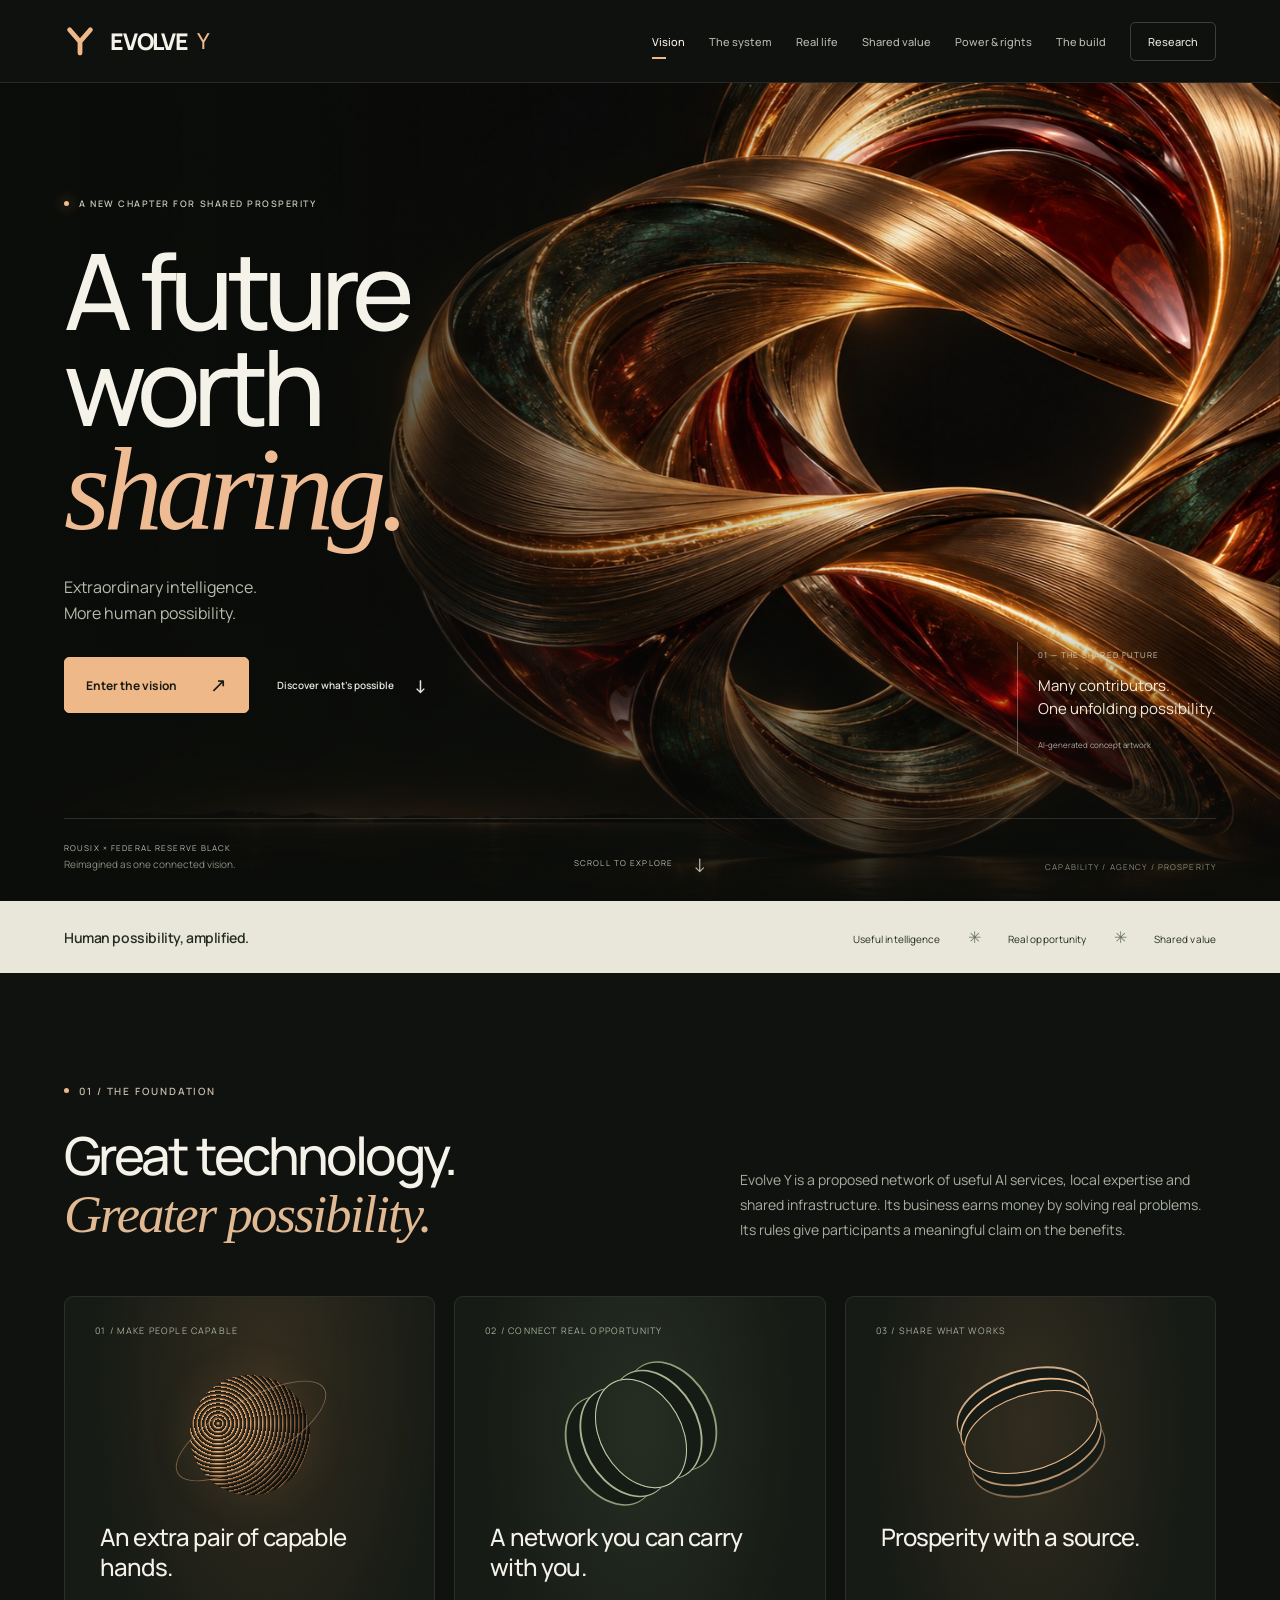
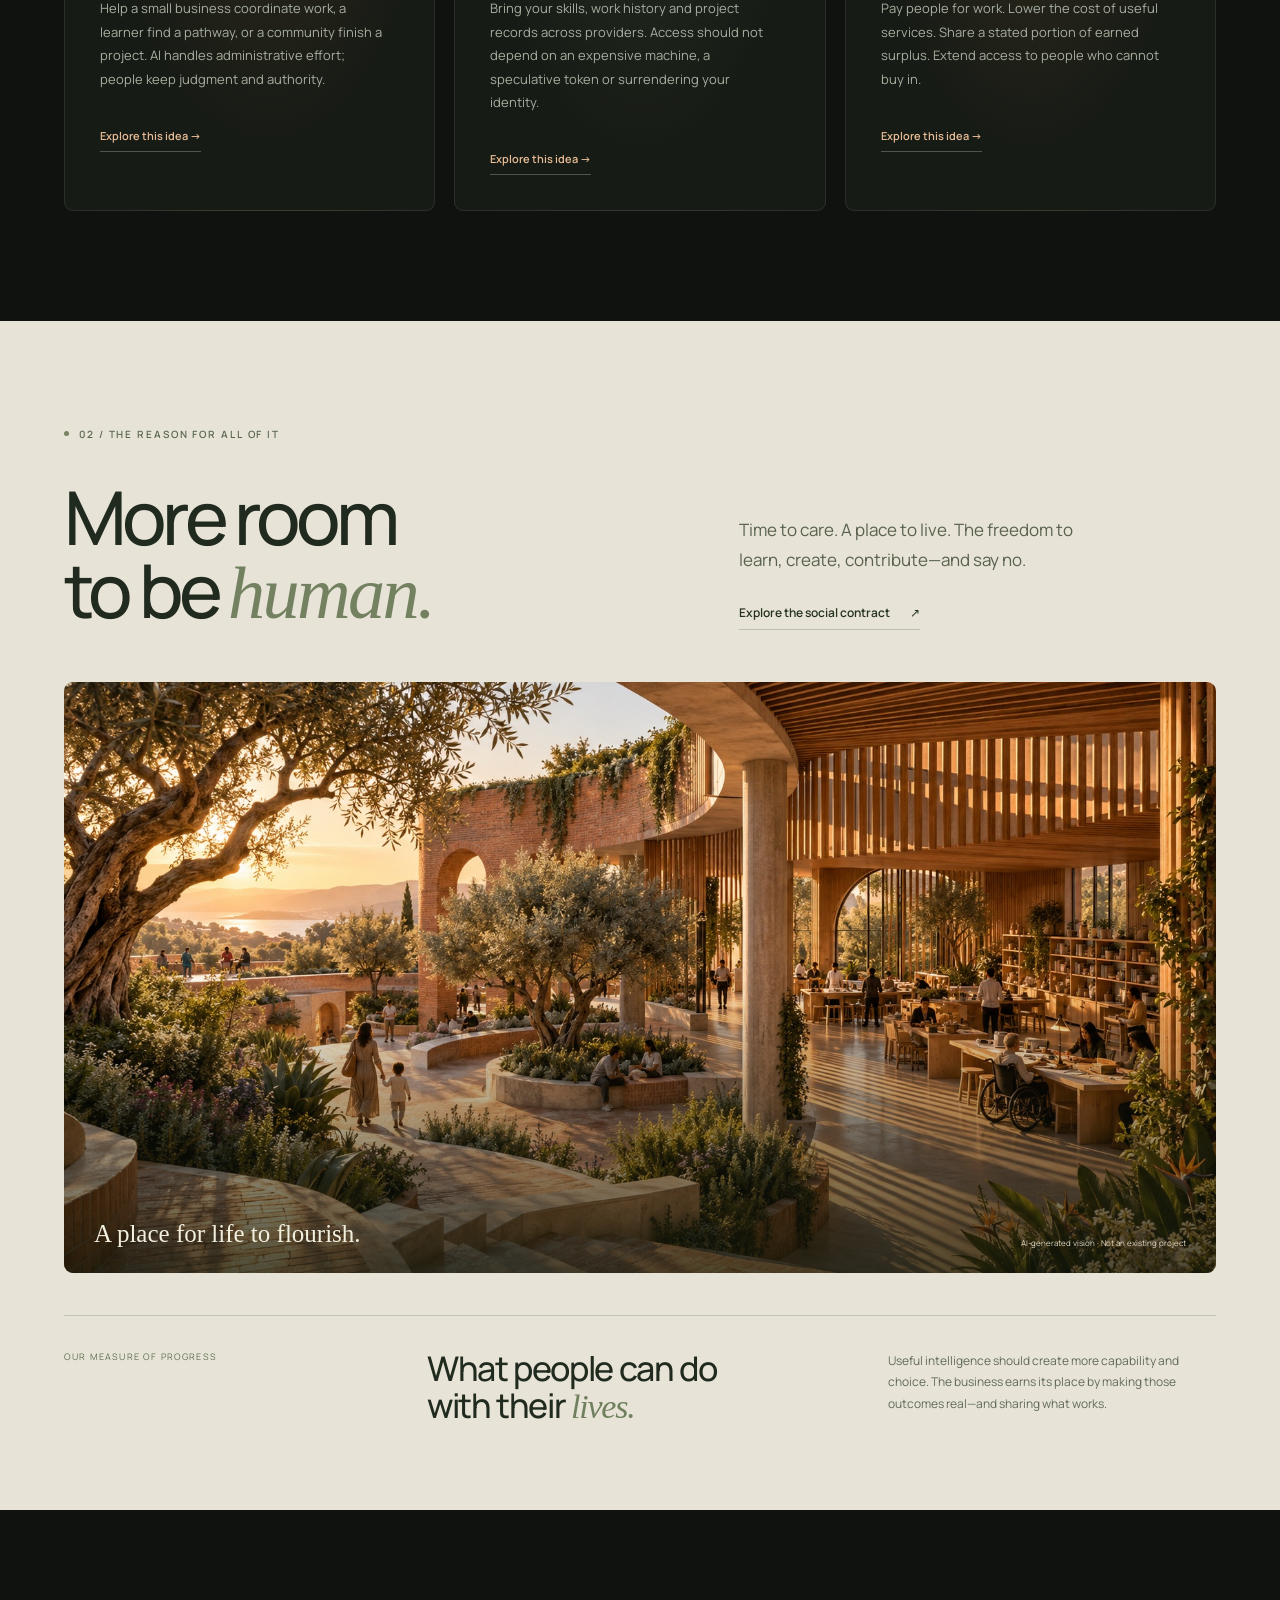
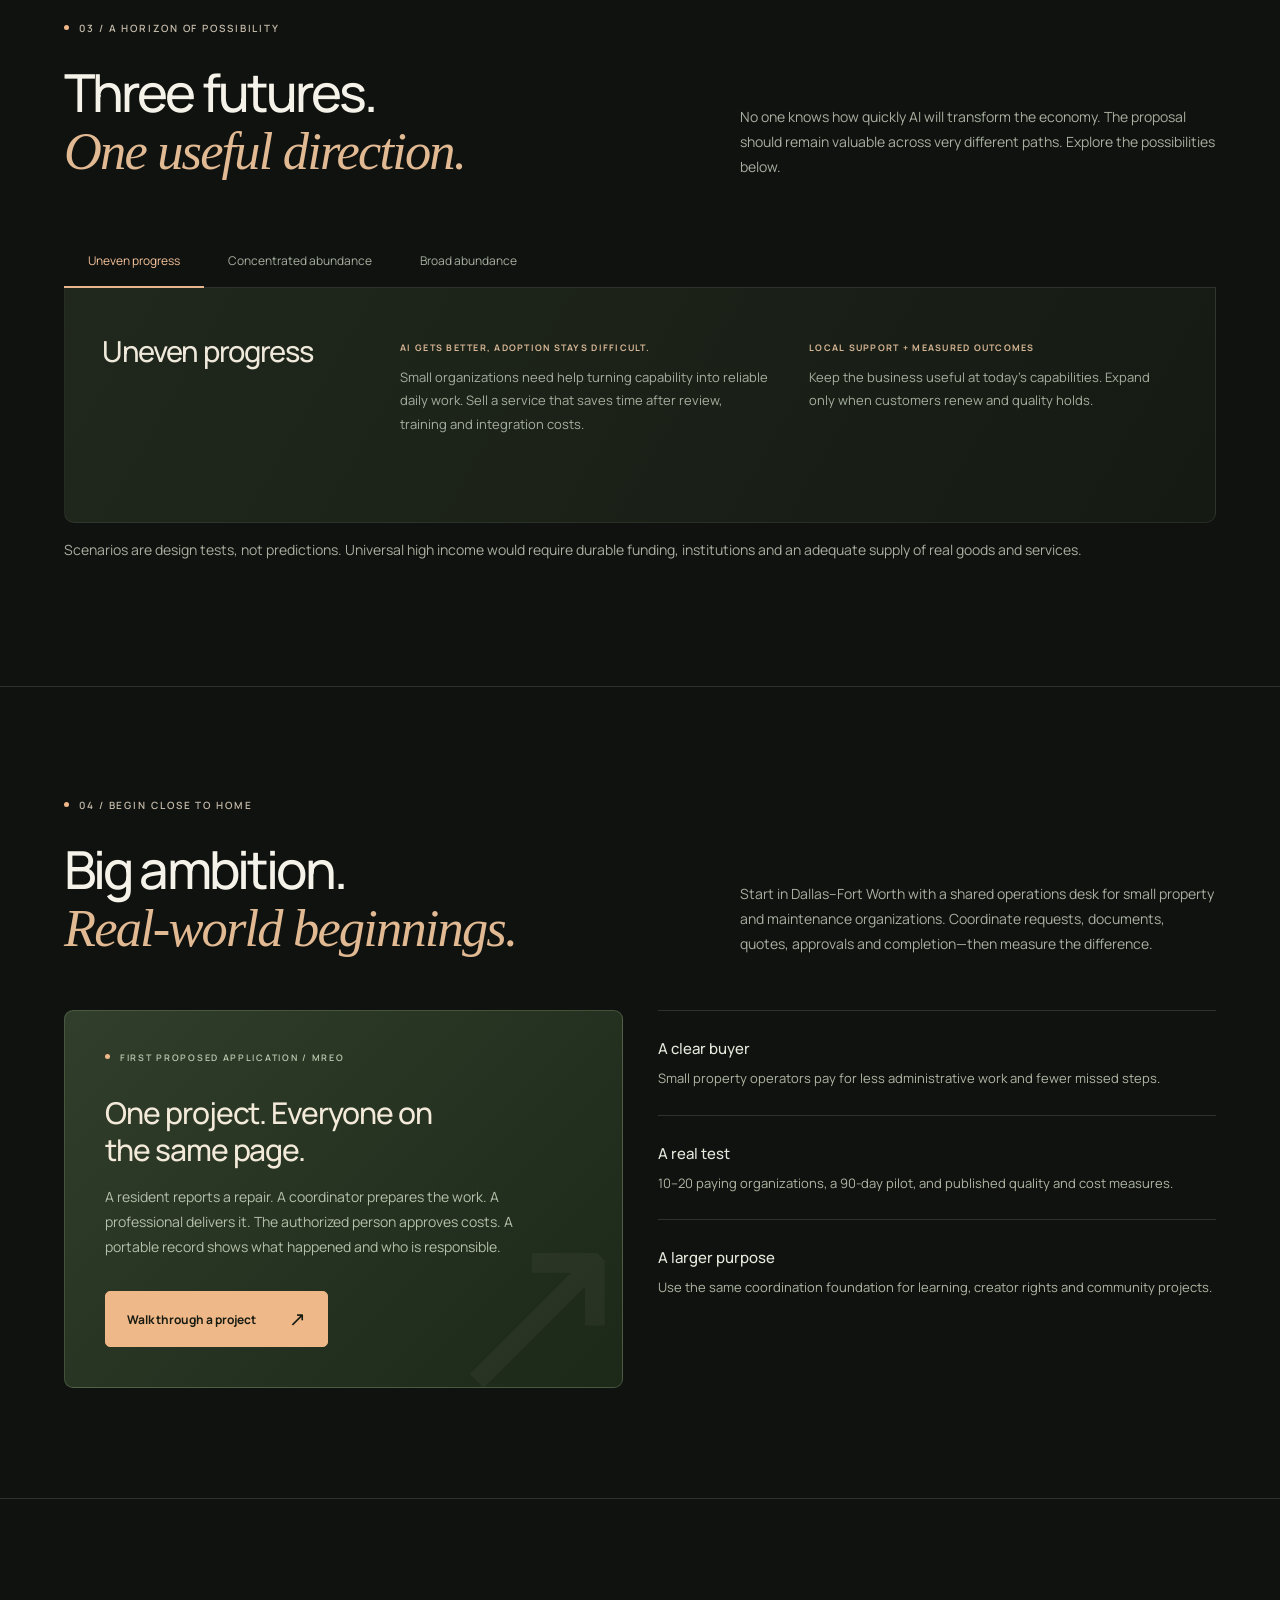
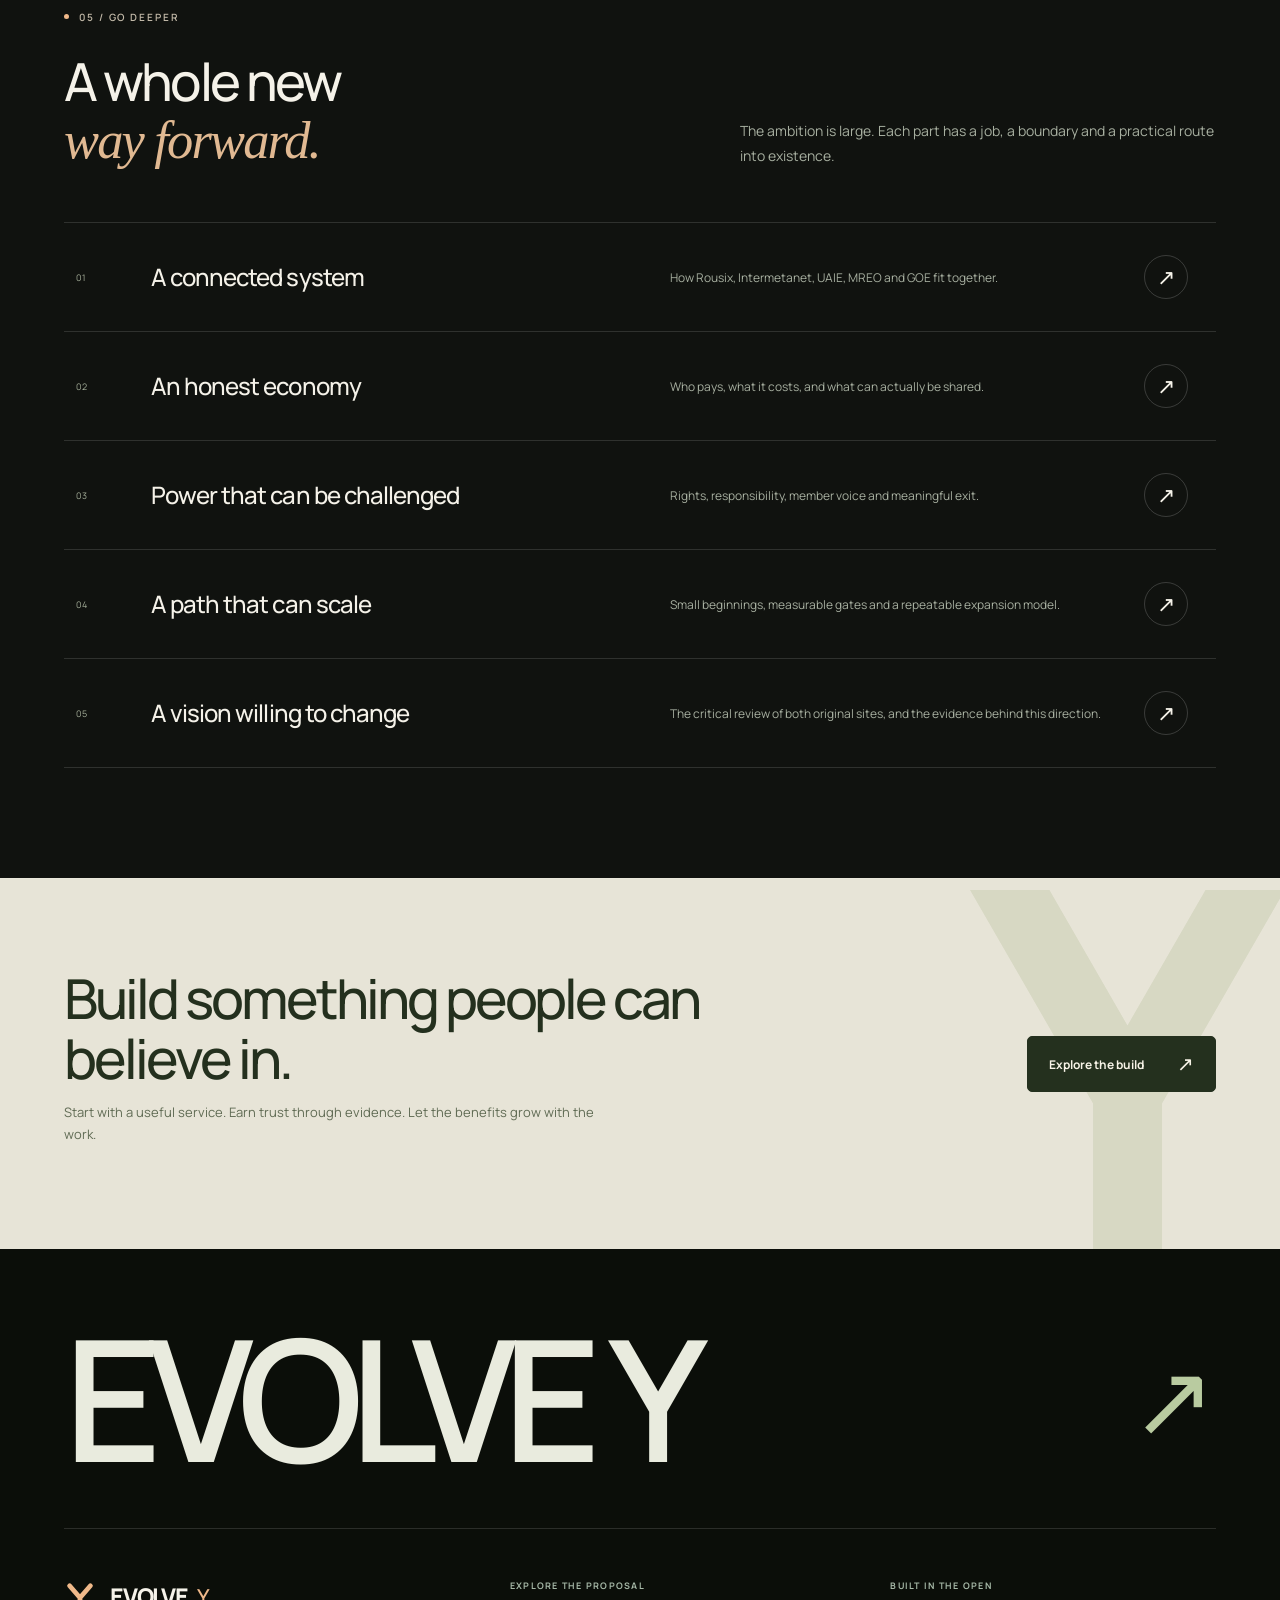
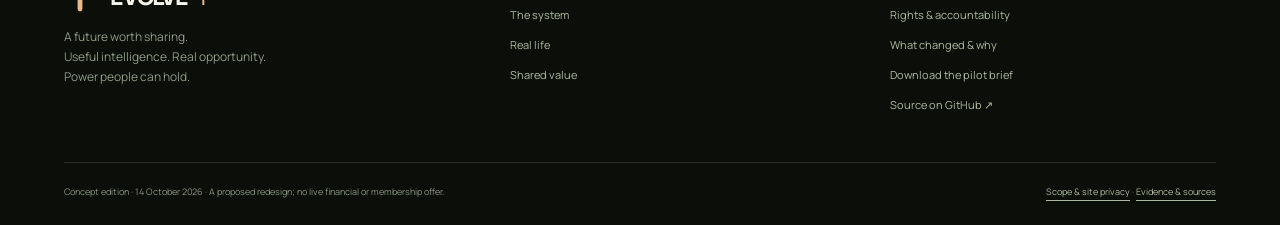
==== commit abc205b0: "Correct homepage contrast and finish the new color palette" ====
--- a/index.html
+++ b/index.html
@@ -1 +1 @@
-<!doctype html><html lang="en"><head><meta charset="utf-8"><meta name="viewport" content="width=device-width,initial-scale=1"><title>A future worth sharing — Evolve Y</title><meta name="description" content="A new shared-prosperity vision connecting Rousix and Federal Reserve Black: useful AI, real opportunity, accountable power and value people can share."><meta name="theme-color" content="#183e31"><meta property="og:title" content="A future worth sharing — Evolve Y"><meta property="og:description" content="A new shared-prosperity vision connecting Rousix and Federal Reserve Black: useful AI, real opportunity, accountable power and value people can share."><meta property="og:type" content="website"><link rel="icon" href="assets/favicon.svg" type="image/svg+xml"><link rel="stylesheet" href="assets/style.css?v=db82dc6e243f"><script defer src="assets/app.js?v=c55858f3254b"></script><link rel="stylesheet" href="assets/design.css?v=3ccf7a8f6738"></head><body class="page-index"><div class="reading-progress" aria-hidden="true"></div><a class="skip" href="#main">Skip to content</a><div class="topline"><div class="wrap"><span>The Rousix × Federal Reserve Black evolution</span><span>One vision. Shared possibility.</span></div></div><header><div class="wrap header-inner"><a class="brand" href="index.html" aria-label="Evolve Y home"><svg viewBox="0 0 40 42" aria-hidden="true"><path d="M7 7L20 22L33 7M20 22V36" fill="none" stroke="currentColor" stroke-width="6" stroke-linecap="round" stroke-linejoin="round"/></svg> EVOLVE <small>Y</small></a><button class="menu-toggle" aria-expanded="false" aria-controls="main-nav">Menu</button><nav id="main-nav" class="nav" aria-label="Main navigation"><a href="index.html" aria-current="page">Vision</a><a href="system.html">The system</a><a href="possibilities.html">Real life</a><a href="economy.html">Shared value</a><a href="governance.html">Power & rights</a><a href="roadmap.html">The build</a><a href="research.html">Research</a></nav></div></header><main id="main"><section class="cinema-hero" aria-labelledby="hero-title"><img class="hero-image" src="assets/evolve-sculpture.jpg" alt="" width="1672" height="941" fetchpriority="high"><div class="hero-shade"></div><div class="wrap cinema-inner"><div class="hero-copy"><span class="eyebrow"><span class="live-dot"></span> A new chapter for shared prosperity</span><h1 id="hero-title">A future<br>worth<br><em>sharing.</em></h1><p class="hero-description">Extraordinary intelligence.<br>More human possibility.</p><div class="actions"><a class="btn" href="system.html">Enter the vision <span aria-hidden="true">↗</span></a><a class="text-link" href="#foundation">Discover what’s possible <span aria-hidden="true">↓</span></a></div></div><div class="hero-aside"><span class="coordinate">01 — THE SHARED FUTURE</span><p>Many contributors.<br>One unfolding possibility.</p><span class="art-credit">AI-generated concept artwork</span></div><div class="hero-bottom"><span>ROUSIX × FEDERAL RESERVE BLACK<br><b>Reimagined as one connected vision.</b></span><a href="#foundation" aria-label="Scroll to explore">SCROLL TO EXPLORE <span aria-hidden="true">↓</span></a><span>CAPABILITY / AGENCY / PROSPERITY</span></div></div></section><div class="signal-strip"><div class="wrap"><span>Human possibility, amplified.</span><span>Useful intelligence <i>✳</i> Real opportunity <i>✳</i> Shared value</span></div></div><section class="section " id="foundation"><div class="wrap"><div class="section-heading"><div><span class="eyebrow">01 / The foundation</span><h2>Great technology.<br><em>Greater possibility.</em></h2></div><p>Evolve Y is a proposed network of useful AI services, local expertise and shared infrastructure. Its business earns money by solving real problems. Its rules give participants a meaningful claim on the benefits.</p></div><div class="grid-3 feature-grid"><article class="card"><span class="num">01 / MAKE PEOPLE CAPABLE</span><h3>An extra pair of capable hands.</h3><p>Help a small business coordinate work, a learner find a pathway, or a community finish a project. AI handles administrative effort; people keep judgment and authority.</p><a class="text-link" href="possibilities.html">Explore this idea →</a></article><article class="card"><span class="num">02 / CONNECT REAL OPPORTUNITY</span><h3>A network you can carry with you.</h3><p>Bring your skills, work history and project records across providers. Access should not depend on an expensive machine, a speculative token or surrendering your identity.</p><a class="text-link" href="system.html">Explore this idea →</a></article><article class="card"><span class="num">03 / SHARE WHAT WORKS</span><h3>Prosperity with a source.</h3><p>Pay people for work. Lower the cost of useful services. Share a stated portion of earned surplus. Extend access to people who cannot buy in.</p><a class="text-link" href="economy.html">Explore this idea →</a></article></div></div></section><section class="human-section"><div class="wrap"><div class="human-heading"><span class="eyebrow">02 / The reason for all of it</span><h2>More room<br>to be <em>human.</em></h2><div><p>Time to care. A place to live. The freedom to learn, create, contribute—and say no.</p><a href="governance.html" class="text-link">Explore the social contract <span aria-hidden="true">↗</span></a></div></div><figure class="human-image"><img src="assets/shared-world.jpg" loading="lazy" width="1672" height="941" alt="An imagined sunlit community courtyard with workshops, trees and people learning together."><figcaption><span>A place for life to flourish.</span><span>AI-generated vision · Not an existing project</span></figcaption></figure><div class="human-caption"><span>OUR MEASURE OF PROGRESS</span><p>What people can do<br>with their <em>lives.</em></p><div>Useful intelligence should create more capability and choice. The business earns its place by making those outcomes real—and sharing what works.</div></div></div></section><section class="section " id="futures"><div class="wrap"><div class="section-heading"><div><span class="eyebrow">03 / A horizon of possibility</span><h2>Three futures.<br><em>One useful direction.</em></h2></div><p>No one knows how quickly AI will transform the economy. The proposal should remain valuable across very different paths. Explore the possibilities below.</p></div><div id="scenario-tabs" class="tabs" role="tablist" aria-label="AI future scenarios"><button id="scenario-uneven" role="tab" data-key="uneven" aria-selected="true" aria-controls="scenario-panel">Uneven progress</button><button id="scenario-concentrated" role="tab" data-key="concentrated" aria-selected="false" tabindex="-1" aria-controls="scenario-panel">Concentrated abundance</button><button id="scenario-abundant" role="tab" data-key="abundant" aria-selected="false" tabindex="-1" aria-controls="scenario-panel">Broad abundance</button></div><div id="scenario-panel" class="scenario-panel" role="tabpanel" aria-labelledby="scenario-uneven"><h3 id="scenario-title">Uneven progress</h3><div><span class="mini-label" id="scenario-context">AI gets better, adoption stays difficult.</span><p id="scenario-body">Small organizations need help turning capability into reliable daily work. Sell a service that saves time after review, training and integration costs.</p></div><div><span class="mini-label" id="scenario-response">Local support + measured outcomes</span><p id="scenario-action">Keep the business useful at today’s capabilities. Expand only when customers renew and quality holds.</p></div></div><p class="fine">Scenarios are design tests, not predictions. Universal high income would require durable funding, institutions and an adequate supply of real goods and services.</p></div></section><section class="section "><div class="wrap"><div class="section-heading"><div><span class="eyebrow">04 / Begin close to home</span><h2>Big ambition.<br><em>Real-world beginnings.</em></h2></div><p>Start in Dallas–Fort Worth with a shared operations desk for small property and maintenance organizations. Coordinate requests, documents, quotes, approvals and completion—then measure the difference.</p></div><div class="grid-2"><div class="summary-card"><span class="eyebrow">First proposed application / MREO</span><h3>One project. Everyone on the same page.</h3><p>A resident reports a repair. A coordinator prepares the work. A professional delivers it. The authorized person approves costs. A portable record shows what happened and who is responsible.</p><a class="btn light" href="possibilities.html#walkthrough">Walk through a project <span aria-hidden="true">↗</span></a></div><div><ul class="bullet-list"><li><strong>A clear buyer</strong>Small property operators pay for less administrative work and fewer missed steps.</li><li><strong>A real test</strong>10–20 paying organizations, a 90-day pilot, and published quality and cost measures.</li><li><strong>A larger purpose</strong>Use the same coordination foundation for learning, creator rights and community projects.</li></ul></div></div></div></section><section class="section "><div class="wrap"><div class="section-heading"><div><span class="eyebrow">05 / Go deeper</span><h2>A whole new<br><em>way forward.</em></h2></div><p>The ambition is large. Each part has a job, a boundary and a practical route into existence.</p></div><div class="chapter-list"><a class="chapter-row" href="system.html"><span class="num">01</span><h3>A connected system</h3><p>How Rousix, Intermetanet, UAIE, MREO and GOE fit together.</p><span aria-hidden="true">↗</span></a><a class="chapter-row" href="economy.html"><span class="num">02</span><h3>An honest economy</h3><p>Who pays, what it costs, and what can actually be shared.</p><span aria-hidden="true">↗</span></a><a class="chapter-row" href="governance.html"><span class="num">03</span><h3>Power that can be challenged</h3><p>Rights, responsibility, member voice and meaningful exit.</p><span aria-hidden="true">↗</span></a><a class="chapter-row" href="roadmap.html"><span class="num">04</span><h3>A path that can scale</h3><p>Small beginnings, measurable gates and a repeatable expansion model.</p><span aria-hidden="true">↗</span></a><a class="chapter-row" href="research.html"><span class="num">05</span><h3>A vision willing to change</h3><p>The critical review of both original sites, and the evidence behind this direction.</p><span aria-hidden="true">↗</span></a></div></div></section><section class="closing"><div class="wrap"><div><h2>Build something people can believe in.</h2><p>Start with a useful service. Earn trust through evidence. Let the benefits grow with the work.</p></div><a class="btn" href="roadmap.html">Explore the build <span aria-hidden="true">↗</span></a></div></section></main><footer><div class="wrap"><div class="footer-wordmark" aria-hidden="true">EVOLVE Y<span>↗</span></div><div class="footer-top"><div><a class="brand" href="index.html"><svg viewBox="0 0 40 42" aria-hidden="true"><path d="M7 7L20 22L33 7M20 22V36" fill="none" stroke="currentColor" stroke-width="6" stroke-linecap="round" stroke-linejoin="round"/></svg> EVOLVE <small>Y</small></a><p>A future worth sharing.<br>Useful intelligence. Real opportunity.<br>Power people can hold.</p></div><div class="footer-links"><span class="mini-label" style="color:#a6b8a7">Explore the proposal</span><a class="" href="system.html">The system</a><a class="" href="possibilities.html">Real life</a><a class="" href="economy.html">Shared value</a></div><div class="footer-links"><span class="mini-label" style="color:#a6b8a7">Built in the open</span><a class="" href="governance.html">Rights & accountability</a><a class="" href="research.html#review">What changed & why</a><a class="" href="research/pilot-brief.md">Download the pilot brief</a><a class="" href="https://github.com/PrototypeVersions/Evolve_Y">Source on GitHub ↗</a></div></div><div class="footer-bottom"><span>Concept edition · 14 October 2026 · A proposed redesign; no live financial or membership offer.</span><span><a class="" href="research.html#scope">Scope & site privacy</a> · <a class="" href="research.html#evidence">Evidence & sources</a></span></div></div></footer></body></html>+<!doctype html><html lang="en"><head><meta charset="utf-8"><meta name="viewport" content="width=device-width,initial-scale=1"><title>A future worth sharing — Evolve Y</title><meta name="description" content="A new shared-prosperity vision connecting Rousix and Federal Reserve Black: useful AI, real opportunity, accountable power and value people can share."><meta name="theme-color" content="#10120f"><meta property="og:title" content="A future worth sharing — Evolve Y"><meta property="og:description" content="A new shared-prosperity vision connecting Rousix and Federal Reserve Black: useful AI, real opportunity, accountable power and value people can share."><meta property="og:type" content="website"><link rel="icon" href="assets/favicon.svg" type="image/svg+xml"><link rel="stylesheet" href="assets/style.css?v=db82dc6e243f"><script defer src="assets/app.js?v=c55858f3254b"></script><link rel="stylesheet" href="assets/design.css?v=477b6c1b01ea"></head><body class="page-home"><div class="reading-progress" aria-hidden="true"></div><a class="skip" href="#main">Skip to content</a><div class="topline"><div class="wrap"><span>The Rousix × Federal Reserve Black evolution</span><span>One vision. Shared possibility.</span></div></div><header><div class="wrap header-inner"><a class="brand" href="index.html" aria-label="Evolve Y home"><svg viewBox="0 0 40 42" aria-hidden="true"><path d="M7 7L20 22L33 7M20 22V36" fill="none" stroke="currentColor" stroke-width="6" stroke-linecap="round" stroke-linejoin="round"/></svg> EVOLVE <small>Y</small></a><button class="menu-toggle" aria-expanded="false" aria-controls="main-nav">Menu</button><nav id="main-nav" class="nav" aria-label="Main navigation"><a href="index.html" aria-current="page">Vision</a><a href="system.html">The system</a><a href="possibilities.html">Real life</a><a href="economy.html">Shared value</a><a href="governance.html">Power & rights</a><a href="roadmap.html">The build</a><a href="research.html">Research</a></nav></div></header><main id="main"><section class="cinema-hero" aria-labelledby="hero-title"><img class="hero-image" src="assets/evolve-sculpture.jpg" alt="" width="1672" height="941" fetchpriority="high"><div class="hero-shade"></div><div class="wrap cinema-inner"><div class="hero-copy"><span class="eyebrow"><span class="live-dot"></span> A new chapter for shared prosperity</span><h1 id="hero-title">A future<br>worth<br><em>sharing.</em></h1><p class="hero-description">Extraordinary intelligence.<br>More human possibility.</p><div class="actions"><a class="btn" href="system.html">Enter the vision <span aria-hidden="true">↗</span></a><a class="text-link" href="#foundation">Discover what’s possible <span aria-hidden="true">↓</span></a></div></div><div class="hero-aside"><span class="coordinate">01 — THE SHARED FUTURE</span><p>Many contributors.<br>One unfolding possibility.</p><span class="art-credit">AI-generated concept artwork</span></div><div class="hero-bottom"><span>ROUSIX × FEDERAL RESERVE BLACK<br><b>Reimagined as one connected vision.</b></span><a href="#foundation" aria-label="Scroll to explore">SCROLL TO EXPLORE <span aria-hidden="true">↓</span></a><span>CAPABILITY / AGENCY / PROSPERITY</span></div></div></section><div class="signal-strip"><div class="wrap"><span>Human possibility, amplified.</span><span>Useful intelligence <i>✳</i> Real opportunity <i>✳</i> Shared value</span></div></div><section class="section " id="foundation"><div class="wrap"><div class="section-heading"><div><span class="eyebrow">01 / The foundation</span><h2>Great technology.<br><em>Greater possibility.</em></h2></div><p>Evolve Y is a proposed network of useful AI services, local expertise and shared infrastructure. Its business earns money by solving real problems. Its rules give participants a meaningful claim on the benefits.</p></div><div class="grid-3 feature-grid"><article class="card"><span class="num">01 / MAKE PEOPLE CAPABLE</span><h3>An extra pair of capable hands.</h3><p>Help a small business coordinate work, a learner find a pathway, or a community finish a project. AI handles administrative effort; people keep judgment and authority.</p><a class="text-link" href="possibilities.html">Explore this idea →</a></article><article class="card"><span class="num">02 / CONNECT REAL OPPORTUNITY</span><h3>A network you can carry with you.</h3><p>Bring your skills, work history and project records across providers. Access should not depend on an expensive machine, a speculative token or surrendering your identity.</p><a class="text-link" href="system.html">Explore this idea →</a></article><article class="card"><span class="num">03 / SHARE WHAT WORKS</span><h3>Prosperity with a source.</h3><p>Pay people for work. Lower the cost of useful services. Share a stated portion of earned surplus. Extend access to people who cannot buy in.</p><a class="text-link" href="economy.html">Explore this idea →</a></article></div></div></section><section class="human-section"><div class="wrap"><div class="human-heading"><span class="eyebrow">02 / The reason for all of it</span><h2>More room<br>to be <em>human.</em></h2><div><p>Time to care. A place to live. The freedom to learn, create, contribute—and say no.</p><a href="governance.html" class="text-link">Explore the social contract <span aria-hidden="true">↗</span></a></div></div><figure class="human-image"><img src="assets/shared-world.jpg" loading="lazy" width="1672" height="941" alt="An imagined sunlit community courtyard with workshops, trees and people learning together."><figcaption><span>A place for life to flourish.</span><span>AI-generated vision · Not an existing project</span></figcaption></figure><div class="human-caption"><span>OUR MEASURE OF PROGRESS</span><p>What people can do<br>with their <em>lives.</em></p><div>Useful intelligence should create more capability and choice. The business earns its place by making those outcomes real—and sharing what works.</div></div></div></section><section class="section " id="futures"><div class="wrap"><div class="section-heading"><div><span class="eyebrow">03 / A horizon of possibility</span><h2>Three futures.<br><em>One useful direction.</em></h2></div><p>No one knows how quickly AI will transform the economy. The proposal should remain valuable across very different paths. Explore the possibilities below.</p></div><div id="scenario-tabs" class="tabs" role="tablist" aria-label="AI future scenarios"><button id="scenario-uneven" role="tab" data-key="uneven" aria-selected="true" aria-controls="scenario-panel">Uneven progress</button><button id="scenario-concentrated" role="tab" data-key="concentrated" aria-selected="false" tabindex="-1" aria-controls="scenario-panel">Concentrated abundance</button><button id="scenario-abundant" role="tab" data-key="abundant" aria-selected="false" tabindex="-1" aria-controls="scenario-panel">Broad abundance</button></div><div id="scenario-panel" class="scenario-panel" role="tabpanel" aria-labelledby="scenario-uneven"><h3 id="scenario-title">Uneven progress</h3><div><span class="mini-label" id="scenario-context">AI gets better, adoption stays difficult.</span><p id="scenario-body">Small organizations need help turning capability into reliable daily work. Sell a service that saves time after review, training and integration costs.</p></div><div><span class="mini-label" id="scenario-response">Local support + measured outcomes</span><p id="scenario-action">Keep the business useful at today’s capabilities. Expand only when customers renew and quality holds.</p></div></div><p class="fine">Scenarios are design tests, not predictions. Universal high income would require durable funding, institutions and an adequate supply of real goods and services.</p></div></section><section class="section "><div class="wrap"><div class="section-heading"><div><span class="eyebrow">04 / Begin close to home</span><h2>Big ambition.<br><em>Real-world beginnings.</em></h2></div><p>Start in Dallas–Fort Worth with a shared operations desk for small property and maintenance organizations. Coordinate requests, documents, quotes, approvals and completion—then measure the difference.</p></div><div class="grid-2"><div class="summary-card"><span class="eyebrow">First proposed application / MREO</span><h3>One project. Everyone on the same page.</h3><p>A resident reports a repair. A coordinator prepares the work. A professional delivers it. The authorized person approves costs. A portable record shows what happened and who is responsible.</p><a class="btn light" href="possibilities.html#walkthrough">Walk through a project <span aria-hidden="true">↗</span></a></div><div><ul class="bullet-list"><li><strong>A clear buyer</strong>Small property operators pay for less administrative work and fewer missed steps.</li><li><strong>A real test</strong>10–20 paying organizations, a 90-day pilot, and published quality and cost measures.</li><li><strong>A larger purpose</strong>Use the same coordination foundation for learning, creator rights and community projects.</li></ul></div></div></div></section><section class="section "><div class="wrap"><div class="section-heading"><div><span class="eyebrow">05 / Go deeper</span><h2>A whole new<br><em>way forward.</em></h2></div><p>The ambition is large. Each part has a job, a boundary and a practical route into existence.</p></div><div class="chapter-list"><a class="chapter-row" href="system.html"><span class="num">01</span><h3>A connected system</h3><p>How Rousix, Intermetanet, UAIE, MREO and GOE fit together.</p><span aria-hidden="true">↗</span></a><a class="chapter-row" href="economy.html"><span class="num">02</span><h3>An honest economy</h3><p>Who pays, what it costs, and what can actually be shared.</p><span aria-hidden="true">↗</span></a><a class="chapter-row" href="governance.html"><span class="num">03</span><h3>Power that can be challenged</h3><p>Rights, responsibility, member voice and meaningful exit.</p><span aria-hidden="true">↗</span></a><a class="chapter-row" href="roadmap.html"><span class="num">04</span><h3>A path that can scale</h3><p>Small beginnings, measurable gates and a repeatable expansion model.</p><span aria-hidden="true">↗</span></a><a class="chapter-row" href="research.html"><span class="num">05</span><h3>A vision willing to change</h3><p>The critical review of both original sites, and the evidence behind this direction.</p><span aria-hidden="true">↗</span></a></div></div></section><section class="closing"><div class="wrap"><div><h2>Build something people can believe in.</h2><p>Start with a useful service. Earn trust through evidence. Let the benefits grow with the work.</p></div><a class="btn" href="roadmap.html">Explore the build <span aria-hidden="true">↗</span></a></div></section></main><footer><div class="wrap"><div class="footer-wordmark" aria-hidden="true">EVOLVE Y<span>↗</span></div><div class="footer-top"><div><a class="brand" href="index.html"><svg viewBox="0 0 40 42" aria-hidden="true"><path d="M7 7L20 22L33 7M20 22V36" fill="none" stroke="currentColor" stroke-width="6" stroke-linecap="round" stroke-linejoin="round"/></svg> EVOLVE <small>Y</small></a><p>A future worth sharing.<br>Useful intelligence. Real opportunity.<br>Power people can hold.</p></div><div class="footer-links"><span class="mini-label" style="color:#a6b8a7">Explore the proposal</span><a class="" href="system.html">The system</a><a class="" href="possibilities.html">Real life</a><a class="" href="economy.html">Shared value</a></div><div class="footer-links"><span class="mini-label" style="color:#a6b8a7">Built in the open</span><a class="" href="governance.html">Rights & accountability</a><a class="" href="research.html#review">What changed & why</a><a class="" href="research/pilot-brief.md">Download the pilot brief</a><a class="" href="https://github.com/PrototypeVersions/Evolve_Y">Source on GitHub ↗</a></div></div><div class="footer-bottom"><span>Concept edition · 14 October 2026 · A proposed redesign; no live financial or membership offer.</span><span><a class="" href="research.html#scope">Scope & site privacy</a> · <a class="" href="research.html#evidence">Evidence & sources</a></span></div></div></footer></body></html>
--- a/assets/design.css
+++ b/assets/design.css
@@ -102,7 +102,7 @@
 .page-hero:before{content:'';position:absolute;inset:0;z-index:-2;background:radial-gradient(ellipse at 83% 55%,#b7843e1a,transparent 55%)}
 .page-hero h1{font:500 clamp(48px,5.55vw,83px)/1.04 'Manrope',Arial,sans-serif;letter-spacing:-.055em;max-width:1100px;margin:0 0 29px;position:relative;z-index:1}
 .page-hero h1 em{font-family:Georgia,serif;font-weight:400;color:#deb992;letter-spacing:-.035em}
-.page-hero .lede{max-width:790px;font-size:16px;line-height:1.85;position:relative;z-index:1}.page-hero .eyebrow{font-size:9px;color:#aeb5a5;margin-bottom:24px}.page-index{font-size:10px;color:#7f8e74;margin-bottom:45px}.page-index a{color:#b9c7ac}
+.page-hero .lede{max-width:790px;font-size:16px;line-height:1.85;position:relative;z-index:1}.page-hero .eyebrow{font-size:9px;color:#aeb5a5;margin-bottom:24px}.page-hero .page-index{font-size:10px;color:#7f8e74;margin-bottom:45px}.page-hero .page-index a{color:#b9c7ac}
 .chapter-art{position:absolute;right:-10px;top:50px;bottom:0;width:350px;z-index:-1;opacity:.35;pointer-events:none}.chapter-art>span{position:absolute;right:10px;top:70px;font:400 225px/1 'Manrope',Arial,sans-serif;letter-spacing:-.09em;-webkit-text-stroke:1px #b59b7155;color:transparent}.chapter-art i{width:260px;height:260px;border:1px solid #c5b28b40;border-radius:50%;position:absolute;right:15px;top:55px}.chapter-art i:last-child{transform:translate(-30px,25px) scale(.9)}
 .page-possibilities .page-hero:before,.page-roadmap .page-hero:before{background:radial-gradient(ellipse at 83% 55%,#78935725,transparent 55%)}
 .subnav{border-color:#ffffff1c;padding:22px 0;gap:30px;font-size:10px;color:#bec8b3}.subnav a:hover{color:#efbb92}
@@ -121,7 +121,7 @@
 
 @media(min-width:1550px){.hero-bottom{left:70px;right:70px}.hero-aside{right:70px}.cinema-inner{padding-left:70px;padding-right:70px}}
 @media(max-width:1100px){.nav{gap:17px}.nav a{font-size:10px}.header-inner{gap:20px}.hero-copy h1{font-size:96px}.cinema-hero{min-height:725px}.hero-image{object-position:60% center}.hero-shade{background:linear-gradient(90deg,#0b0d0afc 0%,#0b0d0ad0 24%,#0b0d0a25 65%),linear-gradient(0deg,#0b0d0afc,transparent 35%)}.hero-aside{max-width:160px}.section-heading{gap:6vw}.human-heading{gap:5vw}.layer{grid-template-columns:140px 1fr 1fr;gap:28px}.feature-grid .card{padding:210px 25px 30px}.feature-grid h3{font-size:22px}.chapter-row h3{font-size:21px}.calc{gap:28px;padding:28px}.phase{grid-template-columns:140px 1fr 1fr;gap:28px}.audit-row{grid-template-columns:150px 75px 1fr;gap:20px}}
-@media(max-width:840px){.wrap{padding-left:6vw;padding-right:6vw}.header-inner{height:72px}.nav{top:72px;padding:25px 6vw;background:#13180fec;backdrop-filter:blur(20px);border-bottom:1px solid #ffffff25;gap:18px}.nav a{font-size:13px}.nav a:last-child{padding:10px 0;border:0}.nav a[aria-current=page]:after{bottom:2px}.cinema-hero{height:850px;min-height:0;max-height:none}.hero-copy h1{font-size:95px}.cinema-inner{justify-content:flex-start;padding-top:70px;padding-bottom:110px}.hero-image{width:135%;max-width:none;left:-10%;object-position:64% 55%;opacity:.8}.hero-shade{background:linear-gradient(90deg,#0b0d0af7,#0b0d0a35 80%),linear-gradient(0deg,#0b0d0afc,transparent 40%)}.hero-copy{max-width:540px}.hero-aside{right:6vw;bottom:135px}.hero-bottom{left:6vw;right:6vw}.hero-bottom>span:last-child{display:none}.signal-strip .wrap{align-items:start}.signal-strip .wrap>span:first-child{font-size:12px}.signal-strip .wrap>span:last-child{font-size:9px}.signal-strip i{margin:0 10px}.section{padding:80px 0}.section-heading{grid-template-columns:1fr;gap:23px;margin-bottom:38px}.section-heading h2,.section h2{font-size:46px}.section-heading p{max-width:620px}.grid-3{grid-template-columns:1fr}.feature-grid{grid-template-columns:repeat(3,1fr);gap:12px}.feature-grid .card{padding:200px 19px 25px;min-height:430px}.feature-grid .num{left:18px;font-size:8px;max-width:120px;line-height:1.7}.feature-grid h3{font-size:20px;min-height:75px}.feature-grid p{font-size:11px}.feature-grid .text-link{font-size:9px}.human-section{padding:80px 0 65px}.human-heading{grid-template-columns:1.1fr 1fr;gap:30px}.human-section h2{font-size:58px}.human-heading p{font-size:14px}.human-image{aspect-ratio:1.5}.human-caption{grid-template-columns:1fr 1.3fr;gap:25px}.human-caption>span{grid-column:1/-1}.human-caption p{font-size:31px}.human-caption>div{font-size:12px}.scenario-panel{grid-template-columns:1fr;gap:25px;padding:32px}.scenario-panel h3{font-size:30px}.split{grid-template-columns:1fr;gap:32px}.grid-2{grid-template-columns:1fr}.page-hero{padding-top:40px;padding-bottom:55px;min-height:400px}.page-hero h1{font-size:60px}.page-hero .lede{font-size:15px;max-width:670px}.chapter-art{right:-30px;opacity:.25;top:80px}.page-index{margin-bottom:37px}.layer,.phase{grid-template-columns:130px 1fr;gap:25px}.layer>div:last-child,.phase>div:last-child{grid-column:2}.calc{grid-template-columns:1fr;padding:30px}.calc-results{padding:34px}.allocation{grid-template-columns:1fr 1fr}.metric-row{grid-template-columns:1fr}.chapter-row{grid-template-columns:30px 1fr 45px;gap:20px;padding:26px 0}.chapter-row p{grid-column:2;grid-row:2;margin-top:-8px}.chapter-row>span:last-child{grid-column:3;grid-row:1}.chapter-row h3{font-size:22px}.chapter-row>span:last-child{width:38px;height:38px}.audit-row{grid-template-columns:1fr 75px;gap:14px}.audit-row p{grid-column:1/-1}.closing{padding:70px 0}.closing .wrap{display:block}.closing .btn{margin-top:20px}.closing h2{font-size:47px}.footer-top{grid-template-columns:1fr 1fr;gap:40px}.footer-top>div:first-child{grid-column:1/-1}.footer-bottom{font-size:8px}}
-@media(max-width:560px){.wrap{padding-left:23px;padding-right:23px}.brand{font-size:21px}.brand small{font-size:20px}.brand svg{width:27px;height:31px}.header-inner{height:68px}.nav{top:68px;padding:23px}.cinema-hero{height:825px}.cinema-inner{padding-top:44px;padding-bottom:100px}.hero-copy .eyebrow{font-size:8px;letter-spacing:.1em;margin-bottom:30px}.hero-copy h1{font-size:clamp(73px,19vw,105px);letter-spacing:-.065em;line-height:.95;margin-bottom:25px}.hero-copy h1 em{font-size:1.05em}.hero-description{font-size:14px}.hero-copy .actions{gap:19px;margin-top:27px;align-items:center;flex-wrap:nowrap}.hero-copy .btn{padding:15px 17px;font-size:11px;gap:19px;min-height:49px;white-space:nowrap}.hero-copy .text-link{max-width:130px;font-size:9px;gap:10px;line-height:1.7}.hero-image{width:165%;left:-50%;object-position:78% 50%;height:100%;opacity:.72}.hero-shade{background:linear-gradient(180deg,#0b0d0aee 0%,#0b0d0abf 35%,#0b0d0a15 76%,#0b0d0afa 97%)}.hero-aside{bottom:113px;right:23px;padding-left:14px;max-width:145px}.hero-aside .coordinate{font-size:7px}.hero-aside p{font-size:12px;margin:8px 0}.art-credit{font-size:7px}.hero-bottom{bottom:24px;left:23px;right:23px;gap:13px;padding-top:16px;font-size:7px;letter-spacing:.08em}.hero-bottom b{font-size:9px}.hero-bottom a{font-size:7px;gap:9px;max-width:90px;align-items:center;line-height:1.6}.hero-bottom a span{font-size:17px}.signal-strip{padding:20px 0}.signal-strip .wrap{display:block}.signal-strip .wrap>span{display:block}.signal-strip .wrap>span:first-child{font-size:15px;margin-bottom:13px}.signal-strip .wrap>span:last-child{font-size:10px}.signal-strip i{margin:0 13px}.section{padding:66px 0}.eyebrow{font-size:9px;margin-bottom:23px}.section-heading h2,.section h2{font-size:38px;letter-spacing:-.055em;line-height:1.12}.section-heading p{font-size:13px;line-height:1.8}.section-heading{margin-bottom:32px;gap:23px}.section h3{font-size:23px}.section p{font-size:13px}.feature-grid{grid-template-columns:1fr;gap:17px}.feature-grid .card{min-height:0;padding:185px 27px 30px}.feature-grid .num{top:24px;left:27px;font-size:9px;max-width:none}.feature-grid h3{font-size:25px;min-height:0;max-width:300px}.feature-grid p{font-size:13px;max-width:none}.feature-grid .text-link{font-size:11px;margin-top:18px}.feature-grid .card:nth-child(1):before{top:58px;width:104px;height:104px;left:calc(50% - 52px)}.feature-grid .card:nth-child(1):after{top:86px}.feature-grid .card:nth-child(2):before{top:55px;height:112px}.feature-grid .card:nth-child(3):before{top:83px}.card{padding:27px}.human-section{padding:66px 0 53px}.human-heading{display:block;padding-top:47px;margin-bottom:33px}.human-section h2{font-size:60px;letter-spacing:-.06em;line-height:.97;margin-bottom:28px}.human-heading p{font-size:14px;max-width:350px;line-height:1.75;margin-bottom:19px}.human-heading .text-link{font-size:11px}.human-image{aspect-ratio:.95;border-radius:6px}.human-image img{object-position:65% center}.human-image figcaption{left:20px;right:20px;bottom:19px;display:block}.human-image figcaption span{display:block}.human-image figcaption span:first-child{font-size:23px;margin-bottom:8px}.human-image figcaption span:last-child{font-size:7px}.human-caption{display:block;margin-top:30px;padding-top:24px}.human-caption>span{font-size:8px}.human-caption p{font-size:33px;margin:22px 0}.human-caption>div{font-size:12px;max-width:360px}.tabs{flex-wrap:nowrap;overflow-x:auto;scrollbar-width:thin;gap:0;margin-top:23px}.tabs button{font-size:10px;line-height:1.5;padding:15px 14px;flex:1;min-width:100px}.scenario-panel{padding:28px 23px;gap:23px}.scenario-panel h3{font-size:28px}.scenario-panel p{font-size:12px}.scenario-panel .mini-label{font-size:8px}.summary-card{padding:29px}.summary-card h3{font-size:28px}.summary-card p{font-size:13px}.summary-card .eyebrow{font-size:8px}.bullet-list li{padding:23px 0;font-size:12px}.bullet-list strong{font-size:14px}.chapter-row{grid-template-columns:20px 1fr 34px;gap:15px;padding:24px 0}.chapter-row h3{font-size:21px}.chapter-row p{font-size:11px}.chapter-row .num{font-size:8px}.chapter-row>span:last-child{width:32px;height:32px;font-size:18px}.chapter-row:hover{padding-left:8px}.closing{padding:58px 0}.closing h2{font-size:39px}.closing p{font-size:12px}.closing:after{font-size:400px;top:-5px;right:-50px}.footer-wordmark{font-size:17vw;padding-bottom:28px;margin-bottom:34px}.footer-wordmark span{font-size:.65em}.footer-top{gap:32px;margin-bottom:33px}.footer-links{font-size:10px;gap:15px}.footer-top p{font-size:11px}.footer-bottom{display:block;font-size:8px;line-height:1.9}.footer-bottom>span{display:block;margin-top:8px}.page-hero{padding-top:30px;padding-bottom:45px;min-height:0}.page-index{font-size:9px;margin-bottom:35px}.page-hero .eyebrow{font-size:8px;margin-bottom:22px}.page-hero h1{font-size:44px;line-height:1.06;letter-spacing:-.055em;margin-bottom:24px;overflow-wrap:normal}.page-hero h1 em{letter-spacing:-.03em}.page-hero .lede{font-size:13px;line-height:1.8}.chapter-art{right:-70px;opacity:.19;top:90px}.chapter-art>span{font-size:180px}.subnav{font-size:9px;gap:19px;line-height:1.5;padding:20px 0}.layer,.phase{grid-template-columns:1fr;gap:20px;padding:31px 0}.layer>div:last-child,.phase>div:last-child{grid-column:1}.layer .layer-name{font-size:24px}.layer h3{font-size:23px}.layer p,.phase p{font-size:12px}.phase .number-stat{font-size:46px}.phase h3{font-size:23px}.stack-item{padding:20px}.stack-item strong{font-size:12px}.stack-item span{font-size:9px}.large-quote{font-size:30px}.note{font-size:12px;padding:20px}.calc{padding:21px;gap:27px;border-radius:8px}.calc-fields{gap:19px 13px}.field{font-size:10px;line-height:1.5}.field input,.field select{padding:12px;font-size:14px;min-width:0}.field small{font-size:9px}.calc-results{padding:23px}.calc-results .big-result{font-size:47px}.ledger-line{font-size:11px;gap:15px}.calc-results p{font-size:10px}.calc-results .mini-label{font-size:8px}.allocation{gap:26px}.allocation strong{font-size:35px}.allocation h3{font-size:21px}.allocation p{font-size:12px}.audit-controls{padding:19px;align-items:stretch;gap:17px}.audit-controls select{max-width:none}.audit-row{padding:20px 0;font-size:12px;gap:13px;grid-template-columns:1fr 66px}.audit-row p{font-size:12px}.audit-group h3{font-size:23px}.source-list li{grid-template-columns:24px 1fr;gap:10px}.source-list a{font-size:13px}.source-list p{font-size:12px}.demo-step{padding:26px}.demo-step h3{font-size:26px}.demo-step p{font-size:12px;min-height:165px}.demo-controls{gap:10px}.demo-controls .btn{font-size:10px;padding:13px;min-height:47px;white-space:nowrap}.rights-display{padding:27px}.rights-display h3{font-size:25px}.rights-display p{font-size:12px}.checklist{font-size:12px;gap:18px}}
+@media(max-width:840px){.wrap{padding-left:6vw;padding-right:6vw}.header-inner{height:72px}.nav{top:72px;padding:25px 6vw;background:#13180fec;backdrop-filter:blur(20px);border-bottom:1px solid #ffffff25;gap:18px}.nav a{font-size:13px}.nav a:last-child{padding:10px 0;border:0}.nav a[aria-current=page]:after{bottom:2px}.cinema-hero{height:850px;min-height:0;max-height:none}.hero-copy h1{font-size:95px}.cinema-inner{justify-content:flex-start;padding-top:70px;padding-bottom:110px}.hero-image{width:135%;max-width:none;left:-10%;object-position:64% 55%;opacity:.8}.hero-shade{background:linear-gradient(90deg,#0b0d0af7,#0b0d0a35 80%),linear-gradient(0deg,#0b0d0afc,transparent 40%)}.hero-copy{max-width:540px}.hero-aside{right:6vw;bottom:135px}.hero-bottom{left:6vw;right:6vw}.hero-bottom>span:last-child{display:none}.signal-strip .wrap{align-items:start}.signal-strip .wrap>span:first-child{font-size:12px}.signal-strip .wrap>span:last-child{font-size:9px}.signal-strip i{margin:0 10px}.section{padding:80px 0}.section-heading{grid-template-columns:1fr;gap:23px;margin-bottom:38px}.section-heading h2,.section h2{font-size:46px}.section-heading p{max-width:620px}.grid-3{grid-template-columns:1fr}.feature-grid{grid-template-columns:repeat(3,1fr);gap:12px}.feature-grid .card{padding:200px 19px 25px;min-height:430px}.feature-grid .num{left:18px;font-size:8px;max-width:120px;line-height:1.7}.feature-grid h3{font-size:20px;min-height:75px}.feature-grid p{font-size:11px}.feature-grid .text-link{font-size:9px}.human-section{padding:80px 0 65px}.human-heading{grid-template-columns:1.1fr 1fr;gap:30px}.human-section h2{font-size:58px}.human-heading p{font-size:14px}.human-image{aspect-ratio:1.5}.human-caption{grid-template-columns:1fr 1.3fr;gap:25px}.human-caption>span{grid-column:1/-1}.human-caption p{font-size:31px}.human-caption>div{font-size:12px}.scenario-panel{grid-template-columns:1fr;gap:25px;padding:32px}.scenario-panel h3{font-size:30px}.split{grid-template-columns:1fr;gap:32px}.grid-2{grid-template-columns:1fr}.page-hero{padding-top:40px;padding-bottom:55px;min-height:400px}.page-hero h1{font-size:60px}.page-hero .lede{font-size:15px;max-width:670px}.chapter-art{right:-30px;opacity:.25;top:80px}.page-hero .page-index{margin-bottom:37px}.layer,.phase{grid-template-columns:130px 1fr;gap:25px}.layer>div:last-child,.phase>div:last-child{grid-column:2}.calc{grid-template-columns:1fr;padding:30px}.calc-results{padding:34px}.allocation{grid-template-columns:1fr 1fr}.metric-row{grid-template-columns:1fr}.chapter-row{grid-template-columns:30px 1fr 45px;gap:20px;padding:26px 0}.chapter-row p{grid-column:2;grid-row:2;margin-top:-8px}.chapter-row>span:last-child{grid-column:3;grid-row:1}.chapter-row h3{font-size:22px}.chapter-row>span:last-child{width:38px;height:38px}.audit-row{grid-template-columns:1fr 75px;gap:14px}.audit-row p{grid-column:1/-1}.closing{padding:70px 0}.closing .wrap{display:block}.closing .btn{margin-top:20px}.closing h2{font-size:47px}.footer-top{grid-template-columns:1fr 1fr;gap:40px}.footer-top>div:first-child{grid-column:1/-1}.footer-bottom{font-size:8px}}
+@media(max-width:560px){.wrap{padding-left:23px;padding-right:23px}.brand{font-size:21px}.brand small{font-size:20px}.brand svg{width:27px;height:31px}.header-inner{height:68px}.nav{top:68px;padding:23px}.cinema-hero{height:825px}.cinema-inner{padding-top:44px;padding-bottom:100px}.hero-copy .eyebrow{font-size:8px;letter-spacing:.1em;margin-bottom:30px}.hero-copy h1{font-size:clamp(73px,19vw,105px);letter-spacing:-.065em;line-height:.95;margin-bottom:25px}.hero-copy h1 em{font-size:1.05em}.hero-description{font-size:14px}.hero-copy .actions{gap:19px;margin-top:27px;align-items:center;flex-wrap:nowrap}.hero-copy .btn{padding:15px 17px;font-size:11px;gap:19px;min-height:49px;white-space:nowrap}.hero-copy .text-link{max-width:130px;font-size:9px;gap:10px;line-height:1.7}.hero-image{width:165%;left:-50%;object-position:78% 50%;height:100%;opacity:.72}.hero-shade{background:linear-gradient(180deg,#0b0d0aee 0%,#0b0d0abf 35%,#0b0d0a15 76%,#0b0d0afa 97%)}.hero-aside{bottom:113px;right:23px;padding-left:14px;max-width:145px}.hero-aside .coordinate{font-size:7px}.hero-aside p{font-size:12px;margin:8px 0}.art-credit{font-size:7px}.hero-bottom{bottom:24px;left:23px;right:23px;gap:13px;padding-top:16px;font-size:7px;letter-spacing:.08em}.hero-bottom b{font-size:9px}.hero-bottom a{font-size:7px;gap:9px;max-width:90px;align-items:center;line-height:1.6}.hero-bottom a span{font-size:17px}.signal-strip{padding:20px 0}.signal-strip .wrap{display:block}.signal-strip .wrap>span{display:block}.signal-strip .wrap>span:first-child{font-size:15px;margin-bottom:13px}.signal-strip .wrap>span:last-child{font-size:10px}.signal-strip i{margin:0 13px}.section{padding:66px 0}.eyebrow{font-size:9px;margin-bottom:23px}.section-heading h2,.section h2{font-size:38px;letter-spacing:-.055em;line-height:1.12}.section-heading p{font-size:13px;line-height:1.8}.section-heading{margin-bottom:32px;gap:23px}.section h3{font-size:23px}.section p{font-size:13px}.feature-grid{grid-template-columns:1fr;gap:17px}.feature-grid .card{min-height:0;padding:185px 27px 30px}.feature-grid .num{top:24px;left:27px;font-size:9px;max-width:none}.feature-grid h3{font-size:25px;min-height:0;max-width:300px}.feature-grid p{font-size:13px;max-width:none}.feature-grid .text-link{font-size:11px;margin-top:18px}.feature-grid .card:nth-child(1):before{top:58px;width:104px;height:104px;left:calc(50% - 52px)}.feature-grid .card:nth-child(1):after{top:86px}.feature-grid .card:nth-child(2):before{top:55px;height:112px}.feature-grid .card:nth-child(3):before{top:83px}.card{padding:27px}.human-section{padding:66px 0 53px}.human-heading{display:block;padding-top:47px;margin-bottom:33px}.human-section h2{font-size:60px;letter-spacing:-.06em;line-height:.97;margin-bottom:28px}.human-heading p{font-size:14px;max-width:350px;line-height:1.75;margin-bottom:19px}.human-heading .text-link{font-size:11px}.human-image{aspect-ratio:.95;border-radius:6px}.human-image img{object-position:65% center}.human-image figcaption{left:20px;right:20px;bottom:19px;display:block}.human-image figcaption span{display:block}.human-image figcaption span:first-child{font-size:23px;margin-bottom:8px}.human-image figcaption span:last-child{font-size:7px}.human-caption{display:block;margin-top:30px;padding-top:24px}.human-caption>span{font-size:8px}.human-caption p{font-size:33px;margin:22px 0}.human-caption>div{font-size:12px;max-width:360px}.tabs{flex-wrap:nowrap;overflow-x:auto;scrollbar-width:thin;gap:0;margin-top:23px}.tabs button{font-size:10px;line-height:1.5;padding:15px 14px;flex:1;min-width:100px}.scenario-panel{padding:28px 23px;gap:23px}.scenario-panel h3{font-size:28px}.scenario-panel p{font-size:12px}.scenario-panel .mini-label{font-size:8px}.summary-card{padding:29px}.summary-card h3{font-size:28px}.summary-card p{font-size:13px}.summary-card .eyebrow{font-size:8px}.bullet-list li{padding:23px 0;font-size:12px}.bullet-list strong{font-size:14px}.chapter-row{grid-template-columns:20px 1fr 34px;gap:15px;padding:24px 0}.chapter-row h3{font-size:21px}.chapter-row p{font-size:11px}.chapter-row .num{font-size:8px}.chapter-row>span:last-child{width:32px;height:32px;font-size:18px}.chapter-row:hover{padding-left:8px}.closing{padding:58px 0}.closing h2{font-size:39px}.closing p{font-size:12px}.closing:after{font-size:400px;top:-5px;right:-50px}.footer-wordmark{font-size:17vw;padding-bottom:28px;margin-bottom:34px}.footer-wordmark span{font-size:.65em}.footer-top{gap:32px;margin-bottom:33px}.footer-links{font-size:10px;gap:15px}.footer-top p{font-size:11px}.footer-bottom{display:block;font-size:8px;line-height:1.9}.footer-bottom>span{display:block;margin-top:8px}.page-hero{padding-top:30px;padding-bottom:45px;min-height:0}.page-hero .page-index{font-size:9px;margin-bottom:35px}.page-hero .eyebrow{font-size:8px;margin-bottom:22px}.page-hero h1{font-size:44px;line-height:1.06;letter-spacing:-.055em;margin-bottom:24px;overflow-wrap:normal}.page-hero h1 em{letter-spacing:-.03em}.page-hero .lede{font-size:13px;line-height:1.8}.chapter-art{right:-70px;opacity:.19;top:90px}.chapter-art>span{font-size:180px}.subnav{font-size:9px;gap:19px;line-height:1.5;padding:20px 0}.layer,.phase{grid-template-columns:1fr;gap:20px;padding:31px 0}.layer>div:last-child,.phase>div:last-child{grid-column:1}.layer .layer-name{font-size:24px}.layer h3{font-size:23px}.layer p,.phase p{font-size:12px}.phase .number-stat{font-size:46px}.phase h3{font-size:23px}.stack-item{padding:20px}.stack-item strong{font-size:12px}.stack-item span{font-size:9px}.large-quote{font-size:30px}.note{font-size:12px;padding:20px}.calc{padding:21px;gap:27px;border-radius:8px}.calc-fields{gap:19px 13px}.field{font-size:10px;line-height:1.5}.field input,.field select{padding:12px;font-size:14px;min-width:0}.field small{font-size:9px}.calc-results{padding:23px}.calc-results .big-result{font-size:47px}.ledger-line{font-size:11px;gap:15px}.calc-results p{font-size:10px}.calc-results .mini-label{font-size:8px}.allocation{gap:26px}.allocation strong{font-size:35px}.allocation h3{font-size:21px}.allocation p{font-size:12px}.audit-controls{padding:19px;align-items:stretch;gap:17px}.audit-controls select{max-width:none}.audit-row{padding:20px 0;font-size:12px;gap:13px;grid-template-columns:1fr 66px}.audit-row p{font-size:12px}.audit-group h3{font-size:23px}.source-list li{grid-template-columns:24px 1fr;gap:10px}.source-list a{font-size:13px}.source-list p{font-size:12px}.demo-step{padding:26px}.demo-step h3{font-size:26px}.demo-step p{font-size:12px;min-height:165px}.demo-controls{gap:10px}.demo-controls .btn{font-size:10px;padding:13px;min-height:47px;white-space:nowrap}.rights-display{padding:27px}.rights-display h3{font-size:25px}.rights-display p{font-size:12px}.checklist{font-size:12px;gap:18px}}
 @media(prefers-reduced-motion:reduce){:root{scroll-behavior:auto}*,*:before,*:after{animation:none!important;transition:none!important}.reveal-ready{opacity:1;transform:none}}
 @media print{:root{color-scheme:light}.reading-progress,.hero-image,.hero-shade,.hero-aside,.hero-bottom,.signal-strip,.chapter-art,.human-image{display:none!important}body,.section,.green,.human-section,.cinema-hero{background:white;color:black}.cinema-hero{height:auto;min-height:0}.cinema-inner{padding:20px 0}.hero-copy h1{font-size:50px}.hero-copy h1 em,.section p,.lede,.eyebrow,.mini-label,.section h2,.section h3,.page-hero h1,.page-hero h1 em,.human-section h2,.hero-description{color:black!important}.card,.scenario-panel,.summary-card,.calc,.rights-display,.demo-step{background:white;color:black;border-color:#ccc}.reveal-ready{opacity:1;transform:none}.feature-grid .card{padding-top:30px}.feature-grid .card:before,.feature-grid .card:after{display:none}.feature-grid .num{position:static}.human-caption{display:block}.page-hero{min-height:0}.footer-wordmark{display:none}a{color:black!important}}
